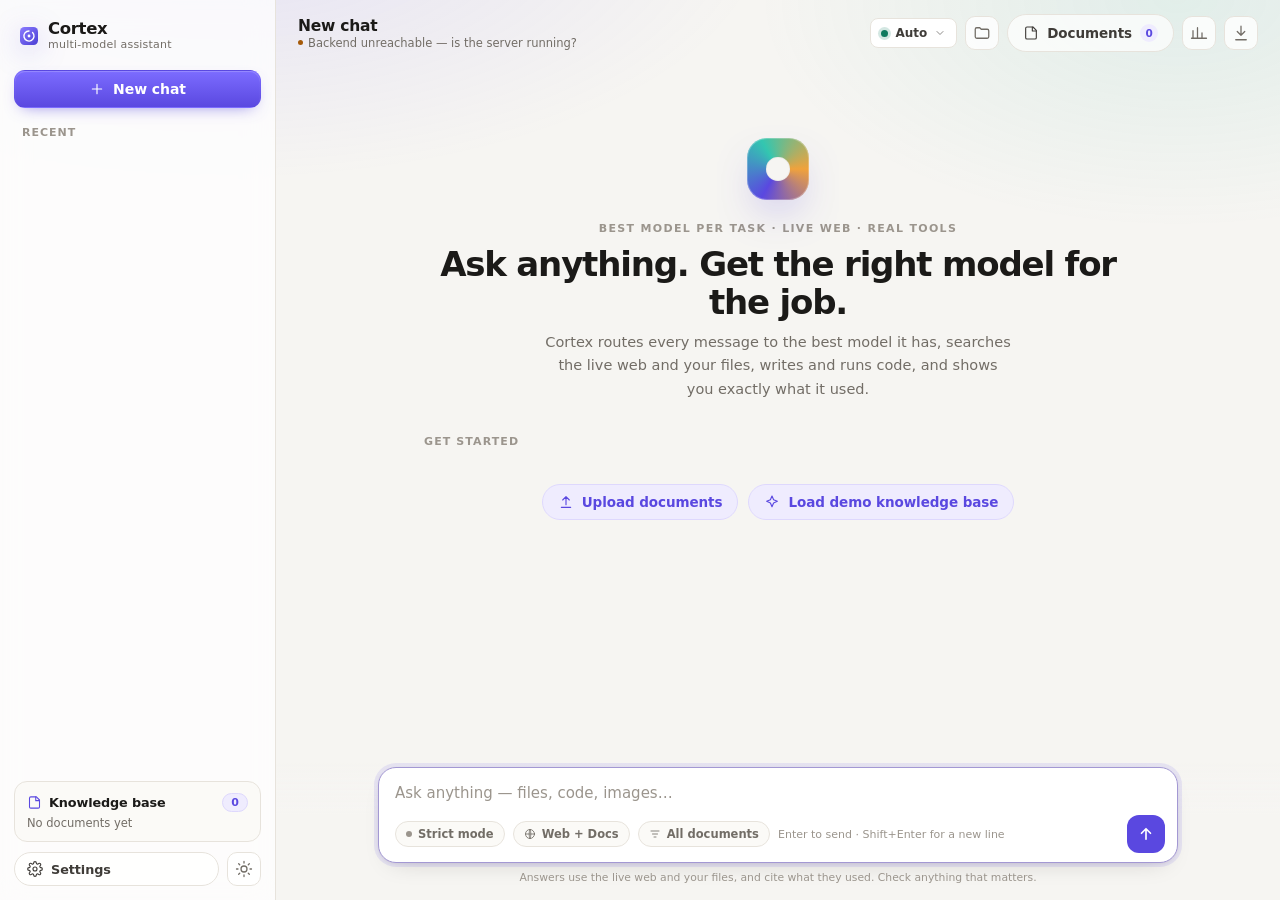
==== static/index.html @ 0e54ea05 "Add files via upload" ====
<!doctype html>
<html lang="en" data-theme="light">
<head>
<meta charset="utf-8" />
<meta name="viewport" content="width=device-width, initial-scale=1, viewport-fit=cover" />
<meta name="color-scheme" content="light dark" />
<title>Cortex — one assistant, every model</title>
<link rel="icon" href="data:image/svg+xml,%3Csvg xmlns='http://www.w3.org/2000/svg' viewBox='0 0 64 64'%3E%3Cdefs%3E%3ClinearGradient id='g' x1='0' y1='0' x2='1' y2='1'%3E%3Cstop offset='0' stop-color='%237a6cff'/%3E%3Cstop offset='1' stop-color='%234b3fd4'/%3E%3C/linearGradient%3E%3C/defs%3E%3Crect width='64' height='64' rx='16' fill='url(%23g)'/%3E%3Cpath d='M32 14a18 18 0 1 0 12.7 5.3' fill='none' stroke='white' stroke-width='5' stroke-linecap='round'/%3E%3Ccircle cx='32' cy='32' r='5' fill='white'/%3E%3C/svg%3E" />
<link rel="manifest" href="/manifest.webmanifest" />
<meta name="theme-color" content="#111827" />
<meta name="mobile-web-app-capable" content="yes" />
<meta name="apple-mobile-web-app-capable" content="yes" />
<meta name="apple-mobile-web-app-status-bar-style" content="black-translucent" />
<meta name="apple-mobile-web-app-title" content="Cortex" />
<link rel="apple-touch-icon" href="/icons/apple-touch-icon.png" />
<link rel="icon" type="image/png" sizes="64x64" href="/icons/favicon-64.png" />
<link rel="stylesheet" href="/static/styles.css" />
</head>
<body>
<div class="app" id="app">

  <!-- ───────────────────────── sidebar ───────────────────────── -->
  <aside class="sidebar" id="sidebar" aria-label="Navigation">
    <div class="brand">
      <div class="logo" aria-hidden="true">
        <svg viewBox="0 0 64 64" width="30" height="30"><defs>
          <linearGradient id="lg" x1="0" y1="0" x2="1" y2="1">
            <stop offset="0" stop-color="#8b7bff"/><stop offset="1" stop-color="#4b3fd4"/>
          </linearGradient></defs>
          <rect width="64" height="64" rx="16" fill="url(#lg)"/>
          <path d="M32 14a18 18 0 1 0 12.7 5.3" fill="none" stroke="white" stroke-width="5" stroke-linecap="round"/>
          <circle cx="32" cy="32" r="5" fill="white"/>
        </svg>
      </div>
      <div class="brand-text">
        <strong>Cortex</strong>
        <span>multi-model assistant</span>
      </div>
      <button class="icon-btn only-mobile" id="sidebarClose" title="Close menu" aria-label="Close menu">
        <svg viewBox="0 0 24 24"><path d="M6 6l12 12M18 6L6 18"/></svg>
      </button>
    </div>

    <button class="btn btn-primary btn-new" id="newChat">
      <svg viewBox="0 0 24 24" class="i"><path d="M12 5v14M5 12h14"/></svg>
      New chat
    </button>

    <div class="side-label">Recent</div>
    <nav class="chat-list" id="chatList" aria-label="Conversations"></nav>

    <div class="side-foot">
      <button class="kb-card" id="openKb">
        <div class="kb-top">
          <span class="kb-title">
            <svg viewBox="0 0 24 24" class="i"><path d="M4 19V5a2 2 0 0 1 2-2h9l5 5v11a2 2 0 0 1-2 2H6a2 2 0 0 1-2-2z"/><path d="M14 3v6h6"/></svg>
            Knowledge base
          </span>
          <span class="pill" id="kbDocs">0</span>
        </div>
        <div class="kb-meta" id="kbMeta">No documents yet</div>
      </button>
      <div class="side-actions">
        <button class="btn btn-ghost grow" id="openSettings">
          <svg viewBox="0 0 24 24" class="i"><circle cx="12" cy="12" r="3"/><path d="M19.4 15a1.7 1.7 0 0 0 .3 1.9l.1.1a2 2 0 1 1-2.8 2.8l-.1-.1a1.7 1.7 0 0 0-1.9-.3 1.7 1.7 0 0 0-1 1.5V21a2 2 0 1 1-4 0v-.1A1.7 1.7 0 0 0 9 19.4a1.7 1.7 0 0 0-1.9.3l-.1.1a2 2 0 1 1-2.8-2.8l.1-.1a1.7 1.7 0 0 0 .3-1.9 1.7 1.7 0 0 0-1.5-1H3a2 2 0 1 1 0-4h.1A1.7 1.7 0 0 0 4.6 9a1.7 1.7 0 0 0-.3-1.9l-.1-.1a2 2 0 1 1 2.8-2.8l.1.1a1.7 1.7 0 0 0 1.9.3H9a1.7 1.7 0 0 0 1-1.5V3a2 2 0 1 1 4 0v.1a1.7 1.7 0 0 0 1 1.5 1.7 1.7 0 0 0 1.9-.3l.1-.1a2 2 0 1 1 2.8 2.8l-.1.1a1.7 1.7 0 0 0-.3 1.9V9a1.7 1.7 0 0 0 1.5 1H21a2 2 0 1 1 0 4h-.1a1.7 1.7 0 0 0-1.5 1z"/></svg>
          Settings
        </button>
        <button class="icon-btn bordered" id="themeBtn" title="Toggle theme" aria-label="Toggle theme">
          <svg viewBox="0 0 24 24" class="theme-sun"><circle cx="12" cy="12" r="4"/><path d="M12 2v2M12 20v2M4.9 4.9l1.4 1.4M17.7 17.7l1.4 1.4M2 12h2M20 12h2M4.9 19.1l1.4-1.4M17.7 6.3l1.4-1.4"/></svg>
          <svg viewBox="0 0 24 24" class="theme-moon"><path d="M21 12.8A9 9 0 1 1 11.2 3a7 7 0 0 0 9.8 9.8z"/></svg>
        </button>
      </div>
    </div>
  </aside>

  <!-- ───────────────────────── main ───────────────────────── -->
  <main class="main">
    <header class="topbar">
      <button class="icon-btn only-mobile" id="menuBtn" aria-label="Open menu">
        <svg viewBox="0 0 24 24"><path d="M4 7h16M4 12h16M4 17h16"/></svg>
      </button>
      <div class="title-wrap">
        <h1 id="chatTitle">New chat</h1>
        <div class="status" id="statusLine">Connecting…</div>
      </div>
      <div class="top-actions">
        <span class="badge" id="modeBadge" hidden></span>
        <button class="model-btn" id="modelBtn" title="Choose who answers">
          <span class="rb-dot"></span>
          <span id="modelBtnLabel">Auto</span>
          <svg viewBox="0 0 24 24"><path d="M6 9l6 6 6-6"/></svg>
        </button>
        <button class="icon-btn bordered" id="wsBtn" title="Workspace files" aria-label="Workspace files">
          <svg viewBox="0 0 24 24"><path d="M3 7a2 2 0 0 1 2-2h4l2 2h8a2 2 0 0 1 2 2v8a2 2 0 0 1-2 2H5a2 2 0 0 1-2-2z"/></svg>
          <span class="ws-count" id="wsCount" hidden>0</span>
        </button>
        <button class="btn btn-ghost" id="kbBtn">
          <svg viewBox="0 0 24 24" class="i"><path d="M4 19V5a2 2 0 0 1 2-2h9l5 5v11a2 2 0 0 1-2 2H6a2 2 0 0 1-2-2z"/><path d="M14 3v6h6"/></svg>
          <span class="hide-sm">Documents</span>
          <span class="count-dot" id="docCount">0</span>
        </button>
        <button class="icon-btn bordered" id="debugBtn" title="Retrieval diagnostics" aria-label="Retrieval diagnostics">
          <svg viewBox="0 0 24 24"><path d="M4 19V9M10 19V5M16 19v-7M22 19H2"/></svg>
        </button>
        <button class="icon-btn bordered" id="exportBtn" title="Export conversation" aria-label="Export conversation">
          <svg viewBox="0 0 24 24"><path d="M12 3v12M7 10l5 5 5-5M5 21h14"/></svg>
        </button>
        <button class="icon-btn bordered" id="installBtn" hidden
                title="Install Cortex on this device" aria-label="Install Cortex">
          <svg viewBox="0 0 24 24"><rect x="6" y="2.5" width="12" height="19" rx="3"/><path d="M10.5 18.5h3"/><path d="M12 6.5v7M9.5 11l2.5 2.5L14.5 11"/></svg>
        </button>
      </div>
    </header>

    <div class="banner" id="banner" hidden>
      <div class="banner-text" id="bannerText"></div>
      <button class="btn btn-sm" id="bannerAction" hidden></button>
      <button class="icon-btn" id="bannerClose" aria-label="Dismiss"><svg viewBox="0 0 24 24"><path d="M6 6l12 12M18 6L6 18"/></svg></button>
    </div>

    <div class="scroll-area" id="scrollArea">
      <section class="messages" id="messages" aria-live="polite"></section>

      <div class="empty" id="empty">
        <div class="orb" aria-hidden="true"></div>
        <p class="eyebrow">Best model per task · live web · real tools</p>
        <h2>Ask anything. Get the right model for the job.</h2>
        <p class="empty-sub" id="emptySub">Cortex routes every message to the best model it has, searches the live web and your files, writes and runs code, and shows you exactly what it used.</p>

        <div class="starter" id="starter">
          <div class="starter-head">
            <span>Get started</span>
          </div>
          <div class="starter-grid" id="starterGrid"></div>
        </div>

        <div class="hero-actions" id="heroActions">
          <button class="btn btn-soft" id="heroUpload">
            <svg viewBox="0 0 24 24" class="i"><path d="M12 16V4M7 9l5-5 5 5"/><path d="M5 20h14"/></svg>
            Upload documents
          </button>
          <button class="btn btn-soft" id="heroDemo">
            <svg viewBox="0 0 24 24" class="i"><path d="M12 3l2.4 5.6L20 11l-5.6 2.4L12 19l-2.4-5.6L4 11l5.6-2.4z"/></svg>
            Load demo knowledge base
          </button>
        </div>
      </div>
    </div>

    <div class="composer-wrap">
      <form class="composer" id="composer" autocomplete="off">
        <textarea id="input" rows="1" placeholder="Ask anything — files, code, images…" aria-label="Message"></textarea>
        <div class="composer-bar">
          <div class="composer-left">
            <button type="button" class="chip-btn" id="strictChip" title="Strict mode: answers only from your documents">
              <span class="dot"></span><span id="strictLabel">Strict mode</span>
            </button>
            <button type="button" class="chip-btn" id="knowledgeChip" title="Where Cortex looks for answers">
              <svg viewBox="0 0 24 24" style="width:12px;height:12px"><circle cx="12" cy="12" r="9"/><path d="M3 12h18M12 3c2.5 3 2.5 15 0 18M12 3c-2.5 3-2.5 15 0 18"/></svg>
              <span id="knowledgeLabel">Web + Docs</span>
            </button>
            <button type="button" class="chip-btn" id="scopeChip" title="Choose which documents to search">
              <svg viewBox="0 0 24 24" style="width:12px;height:12px"><path d="M4 6h16M7 12h10M10 18h4"/></svg>
              <span id="scopeLabel">All documents</span>
            </button>
            <span class="hint hide-sm" id="composerHint">Enter to send · Shift+Enter for a new line</span>
          </div>
          <div class="composer-right">
            <button type="button" class="btn btn-stop" id="stopBtn" hidden>
              <span class="stop-square"></span> Stop
            </button>
            <button type="submit" class="btn btn-send" id="sendBtn" aria-label="Send">
              <svg viewBox="0 0 24 24" class="i"><path d="M12 19V5M6 11l6-6 6 6"/></svg>
            </button>
          </div>
        </div>
      </form>
      <div class="disclaimer">Answers use the live web and your files, and cite what they used. Check anything that matters.</div>
    </div>
  </main>
</div>

<!-- ───────────────────────── knowledge drawer ───────────────────────── -->
<div class="scrim" id="scrim" hidden></div>
<aside class="drawer" id="drawer" aria-label="Knowledge base" hidden>
  <header class="drawer-head">
    <div>
      <h2>Knowledge base</h2>
      <p id="drawerSub">Documents Cortex can see</p>
    </div>
    <button class="icon-btn bordered" id="drawerClose" aria-label="Close"><svg viewBox="0 0 24 24"><path d="M6 6l12 12M18 6L6 18"/></svg></button>
  </header>
  <div class="tabs" role="tablist">
    <button class="tab active" data-tab="docs" role="tab">Documents</button>
    <button class="tab" data-tab="retrieval" role="tab">Retrieval</button>
  </div>

  <div class="tab-panel" id="panel-docs">
    <div class="dropzone" id="dropzone">
      <input type="file" id="fileInput" multiple hidden accept=".pdf,.docx,.txt,.md,.csv,.html,.json,.log" />
      <svg viewBox="0 0 24 24" class="dz-icon"><path d="M12 16V4M7 9l5-5 5 5"/><path d="M5 20h14"/></svg>
      <p><strong>Drop files</strong> or <button type="button" class="link" id="browseBtn">browse</button></p>
      <span class="dz-hint">PDF · DOCX · TXT · MD · CSV · HTML · JSON — up to 25 MB</span>
    </div>
    <div id="uploadQueue" class="queue"></div>
    <div class="drawer-toolbar">
      <span id="docListMeta" class="muted-sm"></span>
      <div class="row-gap">
        <button class="btn btn-sm btn-ghost" id="demoBtn">Demo pack</button>
        <button class="btn btn-sm btn-ghost" id="reindexBtn" hidden>Re-embed</button>
      </div>
    </div>
    <div id="docList" class="doc-list"></div>
  </div>

  <div class="tab-panel" id="panel-retrieval" hidden>
    <div class="field">
      <label for="probeInput">Probe the retriever</label>
      <div class="input-row">
        <input id="probeInput" type="text" placeholder="e.g. How many leave days do new employees get?" />
        <button class="btn btn-sm btn-primary" id="probeBtn">Search</button>
      </div>
      <p class="muted-sm">Runs hybrid retrieval only — no model call, no cost.</p>
    </div>
    <div id="probeResults" class="probe-results"></div>
    <div id="lastDiag" class="diag"></div>
  </div>
</aside>

<!-- ───────────────────────── workspace drawer ───────────────────────── -->
<div class="drawer" id="wsDrawer" hidden>
  <header class="drawer-head">
    <h3>Workspace</h3>
    <div class="drawer-actions">
      <button class="btn btn-sm" id="wsDownload">Download .zip</button>
      <button class="icon-btn" id="wsClose" aria-label="Close"><svg viewBox="0 0 24 24"><path d="M6 6l12 12M18 6L6 18"/></svg></button>
    </div>
  </header>
  <div class="drawer-body" id="wsBody"><p class="muted-sm">Files the assistant writes for this conversation appear here.</p></div>
</div>

<!-- ───────────────────────── model menu ───────────────────────── -->
<div class="popmenu" id="modelMenu" hidden>
  <div class="popmenu-head">Who answers?</div>
  <input id="modelFilter" class="popmenu-filter" placeholder="Filter models…" autocomplete="off" />
  <div class="popmenu-list" id="modelList"></div>
</div>

<!-- ───────────────────────── settings modal ───────────────────────── -->
<div class="modal" id="settingsModal" hidden>
  <div class="modal-card" role="dialog" aria-modal="true" aria-labelledby="settingsTitle">
    <header class="modal-head">
      <h2 id="settingsTitle">Settings</h2>
      <button class="icon-btn" id="settingsClose" aria-label="Close"><svg viewBox="0 0 24 24"><path d="M6 6l12 12M18 6L6 18"/></svg></button>
    </header>
    <div class="modal-body">
      <section class="set-section">
        <h3>Models &amp; provider</h3>
        <div class="key-state" id="keyState"></div>
        <div class="field two" style="margin-top:8px">
          <div>
            <label for="providerSelect">Provider</label>
            <select id="providerSelect">
              <option value="gateway">Vercel AI Gateway — every model</option>
              <option value="openrouter">OpenRouter</option>
              <option value="openai">OpenAI</option>
              <option value="groq">Groq</option>
              <option value="deepseek">DeepSeek</option>
              <option value="google">Google AI Studio (Gemini)</option>
              <option value="together">Together AI</option>
              <option value="ollama">Ollama / LM Studio (local)</option>
              <option value="custom">Custom (OpenAI-compatible)</option>
            </select>
          </div>
          <div>
            <label for="apiKey">API key</label>
            <input id="apiKey" type="password" placeholder="vck_… / sk-or-…" autocomplete="off" spellcheck="false" />
          </div>
        </div>
        <div class="input-row" style="margin-top:8px">
          <input id="customBase" type="text" placeholder="https://your-endpoint/v1 (custom only)" />
          <button class="btn btn-sm btn-primary" id="saveKey">Save &amp; test</button>
        </div>
        <p class="muted-sm" id="catalogueLine">Checking the model catalogue…</p>
        <p class="muted-sm">A Vercel personal token (<code>vcp_</code>) can list models but not run them — inference needs an AI Gateway key (<code>vck_</code>) from vercel.com → AI Gateway → API Keys. Keys are stored server-side and never sent to the browser.</p>
      </section>

      <section class="set-section">
        <h3>Free mode</h3>
        <div id="freePanel" class="free-panel"></div>
      </section>

      <section class="set-section">
        <h3>Model routing</h3>
        <p class="muted-sm" style="margin:0 0 8px">Auto sends each message to the best available model for the job.</p>
        <div id="routeTable" class="route-table"></div>
      </section>

      <section class="set-section">
        <h3>Answering</h3>
        <div class="field two">
          <div>
            <label for="knowledgeSelect">Knowledge</label>
            <select id="knowledgeSelect">
              <option value="web+docs">Web + your documents</option>
              <option value="web">Web only</option>
              <option value="docs">Documents only</option>
            </select>
          </div>
          <div>
            <label for="orgInput">Assistant context</label>
            <input id="orgInput" type="text" maxlength="80" placeholder="e.g. Aurora Labs" />
          </div>
        </div>
        <div class="toggle-row">
          <div>
            <strong>Strict grounding</strong>
            <p class="muted-sm">Refuse to answer from outside your documents</p>
          </div>
          <label class="switch"><input type="checkbox" id="strictToggle" /><span></span></label>
        </div>
        <div class="toggle-row">
          <div>
            <strong>Show sources</strong>
            <p class="muted-sm">Display citation chips under each answer</p>
          </div>
          <label class="switch"><input type="checkbox" id="sourcesToggle" /><span></span></label>
        </div>
        <div class="field">
          <label for="minRel">Minimum relevance <span class="muted-sm" id="minRelVal"></span></label>
          <input type="range" id="minRel" min="0" max="0.9" step="0.02" />
          <p class="muted-sm">Below this score Cortex flags low confidence instead of guessing.</p>
        </div>
      </section>

      <section class="set-section">
        <h3>System status</h3>
        <dl class="kv" id="statusKv"></dl>
      </section>

      <section class="set-section">
        <h3>External API tools</h3>
        <p class="muted-sm" style="margin:0 0 10px">Let Cortex call outside services mid-answer.
          Credentials stay on the server and are never shown to the model.</p>
        <div id="toolsList" class="tools-list"></div>
        <details class="tools-adv">
          <summary>Advanced: allowlist &amp; API credentials</summary>
          <div class="field" style="margin-top:10px">
            <label for="allowlist">Allowed hosts (blank = any public host)</label>
            <input id="allowlist" type="text" placeholder="api.stripe.com, api.hubspot.com" />
            <p class="muted-sm">Restrict <code>fetch_url</code> to these domains. Localhost and private IPs are always blocked.</p>
          </div>
          <div class="field">
            <label>Injected credentials</label>
            <div id="secretRows" class="secret-rows"></div>
            <button class="btn btn-sm btn-ghost" id="addSecret" type="button" style="margin-top:6px">+ Add credential</button>
            <p class="muted-sm">For a matching host, this header is added to outbound requests server-side.</p>
          </div>
        </details>
      </section>

      <section class="set-section">
        <h3>Answer quality</h3>
        <dl class="kv" id="qualityKv"><dt>Loading…</dt><dd></dd></dl>
        <p class="muted-sm">Grounding checks each cited sentence against the passage it cites. Feedback trains your team on what to fix.</p>
      </section>

      <section class="set-section danger-zone">
        <h3>Danger zone</h3>
        <div class="row-between">
          <div>
            <strong>Delete all documents</strong>
            <p class="muted-sm">Removes every document and embedding from this workspace.</p>
          </div>
          <button class="btn btn-sm btn-danger" id="wipeDocs">Delete all</button>
        </div>
      </section>
    </div>
  </div>
</div>

<!-- document scope menu -->
<div class="scope-menu" id="scopeMenu" hidden>
  <div class="scope-head">
    <strong>Search in</strong>
    <button class="link" id="scopeAll">Select all</button>
  </div>
  <div class="scope-list" id="scopeList"></div>
  <div class="scope-foot">
    <span class="muted-sm" id="scopeCount"></span>
    <button class="btn btn-sm btn-primary" id="scopeApply">Apply</button>
  </div>
</div>

<!-- citation popover -->
<div class="popover" id="popover" hidden>
  <div class="pop-head">
    <div class="pop-title" id="popTitle"></div>
    <button class="icon-btn" id="popClose" aria-label="Close"><svg viewBox="0 0 24 24"><path d="M6 6l12 12M18 6L6 18"/></svg></button>
  </div>
  <div class="pop-meta" id="popMeta"></div>
  <div class="pop-body" id="popBody"></div>
  <div class="pop-foot">
    <span>retrieved passage</span>
    <span style="display:flex;align-items:center;gap:7px">
      <span class="score-bar"><i id="popFootScore"></i></span>
      <span id="popFootVal"></span>
    </span>
  </div>
</div>

<div class="toasts" id="toasts" aria-live="assertive"></div>

<script src="/static/app.js"></script>
</body>
</html>
---- static/styles.css ----
/* ═══════════════════════════════════════════════════════════════════
   Cortex — design system
   ═══════════════════════════════════════════════════════════════════ */
:root {
  --bg: #f6f5f2;
  --bg-glow: radial-gradient(900px 420px at 18% -8%, rgba(124,108,255,.13), transparent 60%),
             radial-gradient(700px 380px at 92% 0%, rgba(52,178,160,.10), transparent 60%);
  --panel: #ffffff;
  --panel-2: #fbfaf7;
  --panel-3: #f2f0ec;
  --ink: #1b1a18;
  --ink-2: #3f3c38;
  --muted: #726d66;
  --faint: #9b958d;
  --line: #e7e3dc;
  --line-strong: #d8d2c9;
  --accent: #5a48e0;
  --accent-2: #7c6cff;
  --accent-ink: #ffffff;
  --accent-soft: #efecfe;
  --accent-line: #ded8fd;
  --ok: #0f7a5f;
  --ok-soft: #e6f5f0;
  --warn: #a55a09;
  --warn-soft: #fdf1e0;
  --danger: #b3251b;
  --danger-soft: #fdeceb;
  --user-bubble: #f1eefb;
  --code-bg: #f3f1ec;
  --shadow-sm: 0 1px 2px rgba(28,24,18,.05);
  --shadow-md: 0 1px 3px rgba(28,24,18,.06), 0 10px 26px -14px rgba(28,24,18,.22);
  --shadow-lg: 0 2px 6px rgba(28,24,18,.06), 0 24px 60px -22px rgba(28,24,18,.30);
  --r-sm: 9px; --r-md: 13px; --r-lg: 18px; --r-xl: 24px;
  --sidebar-w: 276px;
  --font: "Inter", ui-sans-serif, system-ui, -apple-system, "Segoe UI", Roboto, "Helvetica Neue", Arial, sans-serif;
  --mono: ui-monospace, "SF Mono", "Cascadia Mono", Menlo, Consolas, monospace;
}

[data-theme="dark"] {
  --bg: #121211;
  --bg-glow: radial-gradient(900px 420px at 18% -8%, rgba(124,108,255,.16), transparent 60%),
             radial-gradient(700px 380px at 92% 0%, rgba(52,178,160,.08), transparent 60%);
  --panel: #1a1917;
  --panel-2: #1f1e1b;
  --panel-3: #262420;
  --ink: #efece6;
  --ink-2: #d4cfc6;
  --muted: #a49e94;
  --faint: #847e74;
  --line: #2d2b27;
  --line-strong: #3b3833;
  --accent: #9a8bff;
  --accent-2: #b3a7ff;
  --accent-ink: #17142b;
  --accent-soft: #241f3f;
  --accent-line: #38305f;
  --ok: #4ed3a8;
  --ok-soft: #16302a;
  --warn: #f0b264;
  --warn-soft: #33261450;
  --danger: #ff8078;
  --danger-soft: #3a1f1d;
  --user-bubble: #242136;
  --code-bg: #23211d;
  --shadow-sm: 0 1px 2px rgba(0,0,0,.4);
  --shadow-md: 0 1px 3px rgba(0,0,0,.35), 0 12px 30px -16px rgba(0,0,0,.7);
  --shadow-lg: 0 2px 8px rgba(0,0,0,.4), 0 30px 70px -24px rgba(0,0,0,.8);
}

[hidden] { display: none !important; }
* { box-sizing: border-box; }
html, body { height: 100%; }
body {
  margin: 0;
  font-family: var(--font);
  background: var(--bg);
  color: var(--ink);
  -webkit-font-smoothing: antialiased;
  text-rendering: optimizeLegibility;
  overflow: hidden;
}
body::before {
  content: ""; position: fixed; inset: 0; background: var(--bg-glow);
  pointer-events: none; z-index: 0;
}
svg { width: 18px; height: 18px; fill: none; stroke: currentColor; stroke-width: 1.7;
  stroke-linecap: round; stroke-linejoin: round; flex: none; }
.i { width: 16px; height: 16px; }
button { font: inherit; color: inherit; }
a { color: var(--accent); }
code { font-family: var(--mono); font-size: .88em; background: var(--code-bg);
  padding: 1px 5px; border-radius: 5px; }
.muted-sm { color: var(--muted); font-size: 12.5px; line-height: 1.5; margin: 6px 0 0; }
.only-mobile { display: none !important; }
.hide-sm { }

/* ───────────────────────────── shell ───────────────────────────── */
.app {
  position: relative; z-index: 1;
  display: grid; grid-template-columns: var(--sidebar-w) minmax(0, 1fr);
  height: 100dvh;
}

/* ─────────────────────────── sidebar ───────────────────────────── */
.sidebar {
  display: flex; flex-direction: column; min-height: 0;
  background: color-mix(in srgb, var(--panel) 72%, transparent);
  backdrop-filter: blur(14px);
  border-right: 1px solid var(--line);
  padding: 18px 14px 14px;
}
.brand { display: flex; align-items: center; gap: 10px; padding: 2px 6px 18px; }
.logo { display: grid; place-items: center; filter: drop-shadow(0 6px 14px rgba(90,72,224,.28)); }
.logo svg rect { fill: url(#lg); stroke: none; }
.logo svg path { stroke: #fff; fill: none; }
.logo svg circle { fill: #fff; stroke: none; }
.brand-text { display: flex; flex-direction: column; line-height: 1.15; }
.brand-text strong { font-size: 16.5px; letter-spacing: -.02em; }
.brand-text span { font-size: 11px; color: var(--muted); letter-spacing: .02em; }

.btn {
  display: inline-flex; align-items: center; justify-content: center; gap: 8px;
  border: 1px solid transparent; background: transparent; cursor: pointer;
  border-radius: 999px; padding: 9px 15px; font-size: 13.5px; font-weight: 550;
  letter-spacing: -.005em; transition: background .16s, border-color .16s, transform .1s, color .16s, box-shadow .16s;
  white-space: nowrap; user-select: none;
}
.btn:active { transform: translateY(.5px) scale(.995); }
.btn:disabled { opacity: .45; cursor: not-allowed; }
.btn-primary {
  background: linear-gradient(180deg, var(--accent-2), var(--accent));
  color: var(--accent-ink); box-shadow: 0 1px 1px rgba(255,255,255,.22) inset, 0 6px 16px -8px rgba(90,72,224,.7);
}
[data-theme="dark"] .btn-primary { color: #0f0d1c; }
.btn-primary:hover { filter: brightness(1.06); }
.btn-soft { background: var(--accent-soft); color: var(--accent); border-color: var(--accent-line); }
.btn-soft:hover { background: color-mix(in srgb, var(--accent-soft) 70%, var(--accent) 8%); }
.btn-ghost { color: var(--ink-2); border-color: var(--line); background: color-mix(in srgb, var(--panel) 70%, transparent); }
.btn-ghost:hover { background: var(--panel-3); border-color: var(--line-strong); }
.btn-danger { background: var(--danger-soft); color: var(--danger); border-color: color-mix(in srgb, var(--danger) 25%, transparent); }
.btn-danger:hover { background: color-mix(in srgb, var(--danger-soft) 80%, var(--danger) 10%); }
.btn-sm { padding: 6px 11px; font-size: 12.5px; border-radius: 8px; }
.btn-new { width: 100%; padding: 10px 14px; border-radius: 11px; font-size: 14px; margin-bottom: 18px; }
.btn-send { width: 38px; height: 38px; padding: 0; border-radius: 12px; background: var(--accent); color: var(--accent-ink); }
[data-theme="dark"] .btn-send { color: #100e1e; }
.btn-send:disabled { opacity: .35; }
.btn-send svg { width: 18px; height: 18px; stroke-width: 2.2; }
.btn-stop { background: var(--panel-3); border-color: var(--line-strong); color: var(--ink-2); padding: 8px 13px; font-size: 13px; }
.stop-square { width: 9px; height: 9px; border-radius: 2.5px; background: currentColor; display: inline-block; }
.grow { flex: 1; }
.row-gap { display: flex; gap: 6px; }
.row-between { display: flex; align-items: center; justify-content: space-between; gap: 16px; }

.icon-btn {
  display: grid; place-items: center; width: 34px; height: 34px; padding: 0;
  border-radius: 10px; border: 1px solid transparent; background: transparent;
  color: var(--muted); cursor: pointer; transition: background .15s, color .15s, border-color .15s;
}
.icon-btn:hover { background: var(--panel-3); color: var(--ink); }
.icon-btn.bordered { border-color: var(--line); background: color-mix(in srgb, var(--panel) 80%, transparent); }
.icon-btn.bordered:hover { border-color: var(--line-strong); }

.side-label {
  font-size: 11px; text-transform: uppercase; letter-spacing: .09em;
  color: var(--faint); font-weight: 600; padding: 0 8px 8px;
}
.chat-list { flex: 1; min-height: 0; overflow-y: auto; display: flex; flex-direction: column; gap: 2px; padding-right: 2px; }
.chat-list::-webkit-scrollbar { width: 6px; }
.chat-list::-webkit-scrollbar-thumb { background: var(--line-strong); border-radius: 99px; }
.chat-item {
  display: flex; align-items: center; gap: 8px; width: 100%;
  border: 0; background: transparent; text-align: left; cursor: pointer;
  padding: 8px 9px; border-radius: 9px; color: var(--ink-2); font-size: 13.2px;
  transition: background .14s, color .14s;
}
.chat-item:hover { background: var(--panel-3); }
.chat-item.active { background: var(--accent-soft); color: var(--accent); font-weight: 560; }
.chat-item .ci-title { flex: 1; overflow: hidden; text-overflow: ellipsis; white-space: nowrap; }
.chat-item .ci-del { opacity: 0; color: var(--faint); width: 22px; height: 22px; border-radius: 6px; display: grid; place-items: center; }
.chat-item:hover .ci-del { opacity: 1; }
.chat-item .ci-del:hover { background: var(--danger-soft); color: var(--danger); }
.chat-empty { color: var(--faint); font-size: 12.5px; padding: 6px 9px; line-height: 1.5; }

.side-foot { padding-top: 12px; display: flex; flex-direction: column; gap: 10px; }
.kb-card {
  display: block; width: 100%; text-align: left; cursor: pointer;
  border: 1px solid var(--line); background: var(--panel-2);
  padding: 11px 12px; border-radius: var(--r-md); transition: border-color .15s, background .15s;
}
.kb-card:hover { border-color: var(--accent-line); background: var(--accent-soft); }
.kb-top { display: flex; align-items: center; justify-content: space-between; gap: 8px; }
.kb-title { display: inline-flex; align-items: center; gap: 7px; font-size: 12.8px; font-weight: 600; letter-spacing: -.01em; }
.kb-title svg { width: 15px; height: 15px; color: var(--accent); }
.pill {
  font-size: 11px; font-weight: 650; padding: 2px 8px; border-radius: 99px;
  background: var(--accent-soft); color: var(--accent); border: 1px solid var(--accent-line);
  font-variant-numeric: tabular-nums;
}
.kb-meta { margin-top: 4px; font-size: 11.5px; color: var(--muted); }
.side-actions { display: flex; gap: 8px; }
.side-actions .btn-ghost { justify-content: flex-start; font-size: 12.8px; padding: 8px 12px; }
.theme-moon { display: none; }
[data-theme="dark"] .theme-sun { display: none; }
[data-theme="dark"] .theme-moon { display: block; }

/* ───────────────────────────── main ───────────────────────────── */
.main { display: flex; flex-direction: column; min-width: 0; min-height: 0; }
.topbar {
  display: flex; align-items: center; gap: 12px; padding: 14px 22px;
  border-bottom: 1px solid transparent; flex: none;
}
.title-wrap { min-width: 0; flex: 1; }
.title-wrap h1 {
  margin: 0; font-size: 15.5px; font-weight: 620; letter-spacing: -.015em;
  white-space: nowrap; overflow: hidden; text-overflow: ellipsis;
}
.status { font-size: 11.5px; color: var(--muted); margin-top: 1px; display: flex; align-items: center; gap: 5px; min-width: 0; }
.status .stext { overflow: hidden; text-overflow: ellipsis; white-space: nowrap; min-width: 0; }
.status .sdot { width: 5px; height: 5px; border-radius: 99px; background: var(--ok); display: inline-block; }
.status .sdot.warn { background: var(--warn); }
.top-actions { display: flex; align-items: center; gap: 8px; }
.badge {
  font-size: 11px; font-weight: 600; letter-spacing: .01em; padding: 3px 9px; border-radius: 99px;
  background: var(--warn-soft); color: var(--warn); border: 1px solid color-mix(in srgb, var(--warn) 25%, transparent);
}
.count-dot {
  font-size: 10.5px; font-weight: 700; min-width: 18px; height: 18px; padding: 0 5px;
  border-radius: 99px; background: var(--accent-soft); color: var(--accent);
  display: inline-grid; place-items: center; font-variant-numeric: tabular-nums;
}

.banner {
  display: flex; align-items: center; gap: 12px; margin: 0 22px 6px;
  padding: 9px 12px 9px 14px; border-radius: 11px; font-size: 12.8px;
  background: var(--warn-soft); color: color-mix(in srgb, var(--warn) 85%, var(--ink) 15%);
  border: 1px solid color-mix(in srgb, var(--warn) 22%, transparent);
}
.banner-text { flex: 1; line-height: 1.45; }
.banner .btn-sm { background: color-mix(in srgb, var(--warn) 14%, transparent); color: inherit; border-color: color-mix(in srgb, var(--warn) 30%, transparent); }
.banner .icon-btn { width: 26px; height: 26px; color: inherit; opacity: .7; }
.banner .icon-btn:hover { background: color-mix(in srgb, var(--warn) 14%, transparent); }

/* ─────────────────────────── messages ─────────────────────────── */
.scroll-area { flex: 1; min-height: 0; overflow-y: auto; scroll-behavior: smooth; }
.scroll-area::-webkit-scrollbar { width: 10px; }
.scroll-area::-webkit-scrollbar-thumb { background: var(--line-strong); border-radius: 99px; border: 3px solid var(--bg); }
.messages { max-width: 800px; margin: 0 auto; padding: 18px 24px 8px; display: flex; flex-direction: column; gap: 26px; }

.msg { display: flex; gap: 12px; animation: rise .28s ease both; }
@keyframes rise { from { opacity: 0; transform: translateY(7px); } to { opacity: 1; transform: none; } }
.msg-avatar {
  width: 28px; height: 28px; border-radius: 9px; flex: none; margin-top: 2px;
  display: grid; place-items: center; font-size: 11px; font-weight: 700;
  background: var(--panel-3); color: var(--muted); border: 1px solid var(--line);
}
.msg.assistant .msg-avatar {
  background: linear-gradient(160deg, var(--accent-2), var(--accent)); color: #fff; border: 0;
  box-shadow: 0 4px 12px -5px rgba(90,72,224,.65);
}
.msg.assistant .msg-avatar svg { width: 15px; height: 15px; stroke: #fff; }
.msg-body { min-width: 0; flex: 1; }
.msg-head { display: flex; align-items: center; gap: 8px; margin-bottom: 5px; }
.msg-who { font-size: 12.2px; font-weight: 650; letter-spacing: -.005em; }
.msg-time { font-size: 10.5px; color: var(--faint); }
.msg-tools { margin-left: auto; display: flex; gap: 2px; opacity: 0; transition: opacity .15s; }
.msg:hover .msg-tools { opacity: 1; }
.msg-tools .icon-btn { width: 26px; height: 26px; border-radius: 7px; }
.msg-tools svg { width: 14px; height: 14px; }

.msg.user .msg-body { background: var(--user-bubble); border: 1px solid color-mix(in srgb, var(--accent) 12%, var(--line));
  padding: 11px 15px; border-radius: 14px 14px 14px 4px; }
.msg.user .msg-content { font-size: 14.5px; line-height: 1.55; white-space: pre-wrap; word-break: break-word; }
.msg.user .msg-avatar { background: var(--panel-3); }

.msg-content { font-size: 14.6px; line-height: 1.68; color: var(--ink); word-break: break-word; }
.msg-content > *:first-child { margin-top: 0; }
.msg-content > *:last-child { margin-bottom: 0; }
.msg-content p { margin: 0 0 11px; }
.msg-content h1, .msg-content h2, .msg-content h3, .msg-content h4 {
  margin: 20px 0 8px; line-height: 1.3; letter-spacing: -.02em; font-weight: 640;
}
.msg-content h1 { font-size: 20px; } .msg-content h2 { font-size: 17.5px; }
.msg-content h3 { font-size: 15.5px; } .msg-content h4 { font-size: 14.5px; }
.msg-content ul, .msg-content ol { margin: 0 0 12px; padding-left: 22px; }
.msg-content li { margin: 4px 0; }
.msg-content li::marker { color: var(--faint); }
.msg-content strong { font-weight: 640; }
.msg-content blockquote {
  margin: 0 0 12px; padding: 2px 0 2px 14px; border-left: 3px solid var(--accent-line); color: var(--ink-2);
}
.msg-content hr { border: 0; border-top: 1px solid var(--line); margin: 16px 0; }
.msg-content pre {
  background: var(--code-bg); border: 1px solid var(--line); border-radius: 10px;
  padding: 12px 14px; overflow-x: auto; margin: 0 0 12px; font-size: 12.8px; line-height: 1.55;
}
.msg-content pre code { background: none; padding: 0; font-size: inherit; }
.msg-content table { width: 100%; border-collapse: collapse; margin: 0 0 14px; font-size: 13.2px; }
.msg-content th, .msg-content td { text-align: left; padding: 7px 10px; border-bottom: 1px solid var(--line); }
.msg-content th { font-weight: 620; color: var(--ink-2); background: var(--panel-2); }
.msg-content tr:last-child td { border-bottom: 0; }
.msg-content a { text-decoration: underline; text-underline-offset: 2px; text-decoration-thickness: 1px; }

.cite {
  display: inline-grid; place-items: center; min-width: 17px; height: 17px; padding: 0 4px;
  margin: 0 1px; vertical-align: 1px; border-radius: 5px; cursor: pointer;
  font-size: 10.5px; font-weight: 700; font-family: var(--font);
  background: var(--accent-soft); color: var(--accent); border: 1px solid var(--accent-line);
  transition: background .14s, transform .1s;
}
.cite:hover { background: var(--accent); color: #fff; transform: translateY(-1px); }
[data-theme="dark"] .cite:hover { color: #14112a; }

.streaming .msg-content > *:last-child::after {
  content: ""; display: inline-block; width: 7px; height: 15px; margin-left: 3px;
  background: var(--accent); border-radius: 2px; vertical-align: -2px;
  animation: blink 1.05s steps(2, start) infinite;
}
@keyframes blink { 0%, 100% { opacity: 1; } 50% { opacity: 0; } }

.thinking { display: flex; align-items: center; gap: 9px; color: var(--muted); font-size: 13px; padding: 3px 0; }
.dots { display: inline-flex; gap: 3px; }
.dots i { width: 5px; height: 5px; border-radius: 99px; background: var(--accent); opacity: .35; animation: pulse 1.1s ease-in-out infinite; }
.dots i:nth-child(2) { animation-delay: .16s; } .dots i:nth-child(3) { animation-delay: .32s; }
@keyframes pulse { 0%, 100% { opacity: .25; transform: scale(.85); } 45% { opacity: 1; transform: scale(1); } }

.sources { margin-top: 12px; }
.src-head {
  display: inline-flex; align-items: center; gap: 7px; cursor: pointer; border: 0; background: none;
  font-size: 12px; font-weight: 600; color: var(--muted); padding: 5px 8px 5px 0; border-radius: 7px;
}
.src-head:hover { color: var(--accent); }
.src-head svg { width: 13px; height: 13px; transition: transform .18s; }
.src-head.open svg { transform: rotate(90deg); }
.src-list { display: flex; flex-wrap: wrap; gap: 6px; margin-top: 6px; }
.src-chip {
  display: inline-flex; align-items: center; gap: 6px; max-width: 100%;
  font-size: 11.6px; padding: 4px 9px 4px 7px; border-radius: 8px; cursor: pointer;
  background: var(--panel-2); border: 1px solid var(--line); color: var(--ink-2);
  transition: border-color .14s, background .14s;
}
.src-chip:hover { border-color: var(--accent-line); background: var(--accent-soft); color: var(--accent); }
.src-chip .n {
  font-weight: 700; font-size: 10px; width: 15px; height: 15px; border-radius: 4px; display: grid; place-items: center;
  background: var(--accent-soft); color: var(--accent);
}
.src-chip .nm { max-width: 210px; overflow: hidden; text-overflow: ellipsis; white-space: nowrap; }
.src-chip .pg { color: var(--faint); font-variant-numeric: tabular-nums; }

.answer-meta { display: flex; flex-wrap: wrap; align-items: center; gap: 8px; margin-top: 10px;
  font-size: 11px; color: var(--faint); font-variant-numeric: tabular-nums; }
.answer-meta .sep { width: 3px; height: 3px; border-radius: 99px; background: var(--line-strong); }
.answer-meta .warnish { color: var(--warn); }
.answer-meta .okish { color: var(--ok, #3fbf7f); font-weight: 600; }

.msg-error .msg-body { background: var(--danger-soft); border: 1px solid color-mix(in srgb, var(--danger) 22%, transparent);
  border-radius: 12px; padding: 11px 14px; font-size: 13.5px; color: var(--danger); }

/* ────────────────────────── empty state ───────────────────────── */
.empty { max-width: 760px; margin: 0 auto; padding: 5vh 24px 40px; text-align: center; }
.empty.hidden { display: none; }
.orb {
  width: 62px; height: 62px; margin: 0 auto 22px; border-radius: 20px; position: relative;
  background: conic-gradient(from 210deg, var(--accent), #33c6b0, #f0a23c, var(--accent));
  box-shadow: 0 18px 44px -18px rgba(90,72,224,.7), 0 0 0 1px rgba(255,255,255,.25) inset;
  animation: float 7s ease-in-out infinite;
}
.orb::after {
  content: ""; position: absolute; inset: 31%; border-radius: 50%;
  background: var(--bg); box-shadow: 0 0 0 1px rgba(0,0,0,.04) inset;
}
@keyframes float { 0%,100% { transform: translateY(0) rotate(0); } 50% { transform: translateY(-7px) rotate(4deg); } }
.eyebrow { font-size: 11px; text-transform: uppercase; letter-spacing: .12em; color: var(--faint); font-weight: 600; margin: 0 0 10px; }
.empty h2 { font-size: clamp(26px, 3.5vw, 34px); letter-spacing: -.035em; margin: 0 0 10px; line-height: 1.12; font-weight: 660; }
.empty-sub { max-width: 470px; margin: 0 auto; color: var(--muted); font-size: 14.5px; line-height: 1.6; }
.starter { margin-top: 34px; text-align: left; }
.starter-head { font-size: 11px; text-transform: uppercase; letter-spacing: .1em; color: var(--faint); font-weight: 600; margin-bottom: 10px; padding-left: 2px; }
.starter-grid { display: grid; grid-template-columns: 1fr 1fr; gap: 9px; }
.starter-card {
  text-align: left; cursor: pointer; padding: 13px 15px; border-radius: 12px;
  background: color-mix(in srgb, var(--panel) 90%, transparent); border: 1px solid var(--line);
  font-size: 13.4px; line-height: 1.45; color: var(--ink-2); transition: border-color .15s, transform .12s, box-shadow .15s, background .15s;
  box-shadow: var(--shadow-sm);
}
.starter-card:hover { border-color: var(--accent-line); background: var(--accent-soft); color: var(--accent); transform: translateY(-1px); box-shadow: var(--shadow-md); }
.starter-card span { display: block; font-size: 10.5px; color: var(--faint); margin-top: 5px; letter-spacing: .02em; }
.starter-card:hover span { color: color-mix(in srgb, var(--accent) 65%, var(--muted)); }
.hero-actions { display: flex; gap: 10px; justify-content: center; margin-top: 26px; flex-wrap: wrap; }
.empty-note {
  margin-top: 14px; font-size: 12px; color: var(--faint); display: inline-flex; align-items: center; gap: 6px;
}

/* ────────────────────────── composer ──────────────────────────── */
.composer-wrap { flex: none; padding: 6px 24px 16px; background: linear-gradient(180deg, transparent, var(--bg) 38%); }
.composer {
  max-width: 800px; margin: 0 auto; background: var(--panel);
  border: 1px solid var(--line-strong); border-radius: var(--r-lg); padding: 12px 12px 9px 16px;
  box-shadow: var(--shadow-md); transition: border-color .18s, box-shadow .18s;
}
.composer:focus-within {
  border-color: color-mix(in srgb, var(--accent) 42%, var(--line-strong));
  box-shadow: 0 0 0 4px color-mix(in srgb, var(--accent) 11%, transparent), var(--shadow-md);
}
.composer textarea {
  width: 100%; border: 0; outline: 0; resize: none; background: transparent; color: var(--ink);
  font: inherit; font-size: 15px; line-height: 1.55; max-height: 200px; padding: 2px 0 6px;
}
.composer textarea::placeholder { color: var(--faint); }
.composer-bar { display: flex; align-items: center; justify-content: space-between; gap: 10px; }
.composer-left { display: flex; align-items: center; gap: 8px; min-width: 0; }
.composer-right { display: flex; align-items: center; gap: 7px; }
.chip-btn {
  display: inline-flex; align-items: center; gap: 6px; padding: 5px 10px; border-radius: 99px;
  border: 1px solid var(--line); background: var(--panel-2); color: var(--muted);
  font-size: 11.5px; font-weight: 560; cursor: pointer; transition: all .15s; white-space: nowrap;
}
.chip-btn .dot { width: 6px; height: 6px; border-radius: 99px; background: var(--faint); }
.chip-btn.on { background: var(--ok-soft); border-color: color-mix(in srgb, var(--ok) 30%, transparent); color: var(--ok); }
.chip-btn.on .dot { background: var(--ok); box-shadow: 0 0 0 2px color-mix(in srgb, var(--ok) 18%, transparent); }
.hint { font-size: 11px; color: var(--faint); white-space: nowrap; overflow: hidden; text-overflow: ellipsis; }
.disclaimer { max-width: 800px; margin: 8px auto 0; text-align: center; font-size: 10.8px; color: var(--faint); }

/* ─────────────────────────── scrollbar/ux ─────────────────────── */
::selection { background: color-mix(in srgb, var(--accent) 24%, transparent); }
:focus-visible { outline: 2px solid color-mix(in srgb, var(--accent) 55%, transparent); outline-offset: 2px; }

/* ───────────────────────────── drawer ─────────────────────────── */
.scrim {
  position: fixed; inset: 0; background: rgba(18,16,12,.32); backdrop-filter: blur(2px);
  z-index: 40; animation: fade .18s ease;
}
@keyframes fade { from { opacity: 0; } }
.drawer {
  position: fixed; top: 0; right: 0; bottom: 0; width: min(480px, 100vw); z-index: 50;
  background: var(--panel); border-left: 1px solid var(--line);
  display: flex; flex-direction: column; box-shadow: var(--shadow-lg);
  animation: slidein .22s cubic-bezier(.22,.8,.3,1);
}
@keyframes slidein { from { transform: translateX(24px); opacity: .4; } }
.drawer-head { display: flex; align-items: flex-start; justify-content: space-between; gap: 12px; padding: 20px 20px 12px; }
.drawer-head h2 { margin: 0; font-size: 17px; letter-spacing: -.02em; }
.drawer-head p { margin: 3px 0 0; font-size: 12px; color: var(--muted); }
.tabs { display: flex; gap: 4px; padding: 0 20px; border-bottom: 1px solid var(--line); }
.tab {
  border: 0; background: none; cursor: pointer; padding: 9px 11px; font-size: 13px; font-weight: 560;
  color: var(--muted); border-bottom: 2px solid transparent; margin-bottom: -1px; border-radius: 6px 6px 0 0;
}
.tab:hover { color: var(--ink); background: var(--panel-2); }
.tab.active { color: var(--accent); border-bottom-color: var(--accent); }
.tab-panel { flex: 1; min-height: 0; overflow-y: auto; padding: 16px 20px 24px; }
.dropzone {
  border: 1.5px dashed var(--line-strong); border-radius: var(--r-md); padding: 20px 16px;
  text-align: center; color: var(--muted); font-size: 13px; background: var(--panel-2);
  transition: border-color .15s, background .15s;
}
.dropzone:hover, .dropzone.drag { border-color: var(--accent); background: var(--accent-soft); }
.dz-icon { width: 22px; height: 22px; color: var(--accent); margin-bottom: 6px; }
.dropzone p { margin: 4px 0 2px; }
.dz-hint { font-size: 11px; color: var(--faint); }
.link { border: 0; background: none; color: var(--accent); cursor: pointer; padding: 0; font-weight: 600; font-size: inherit; text-decoration: underline; text-underline-offset: 2px; }
.queue { display: flex; flex-direction: column; gap: 6px; margin-top: 10px; }
.queue-item { display: flex; align-items: center; gap: 8px; font-size: 12px; color: var(--muted); }
.queue-item .spin { width: 12px; height: 12px; border: 2px solid var(--line-strong); border-top-color: var(--accent); border-radius: 50%; animation: spin .8s linear infinite; }
@keyframes spin { to { transform: rotate(360deg); } }
.drawer-toolbar { display: flex; align-items: center; justify-content: space-between; gap: 8px; margin: 16px 0 8px; }
.doc-list { display: flex; flex-direction: column; gap: 7px; }
.doc {
  border: 1px solid var(--line); border-radius: 11px; background: var(--panel-2); overflow: hidden;
}
.doc-main { display: flex; align-items: center; gap: 10px; padding: 10px 11px; }
.doc-ico {
  width: 30px; height: 30px; border-radius: 8px; display: grid; place-items: center; flex: none;
  background: var(--panel-3); color: var(--muted); font-size: 9px; font-weight: 750; letter-spacing: .02em;
}
.doc-ico.pdf { background: var(--danger-soft); color: var(--danger); }
.doc-ico.docx { background: #e7effc; color: #2b5cb8; }
[data-theme="dark"] .doc-ico.docx { background: #1b2740; color: #8fb6ff; }
.doc-ico.md, .doc-ico.txt { background: var(--accent-soft); color: var(--accent); }
.doc-ico.csv { background: var(--ok-soft); color: var(--ok); }
.doc-name {
  flex: 1; min-width: 0; font-size: 12.8px; font-weight: 560; white-space: nowrap; overflow: hidden;
  text-overflow: ellipsis; cursor: pointer;
}
.doc-name:hover { color: var(--accent); text-decoration: underline; text-underline-offset: 2px; }
.doc-sub { font-size: 10.8px; color: var(--faint); margin-top: 1px; }
.doc-actions { display: flex; gap: 1px; }
.doc-actions .icon-btn { width: 27px; height: 27px; }
.doc-actions svg { width: 14px; height: 14px; }
.doc-chunks { border-top: 1px dashed var(--line); padding: 9px 12px 12px; background: var(--panel); }
.chunk-prev { font-size: 11.6px; color: var(--muted); line-height: 1.55; margin: 0 0 8px; }
.chunk-prev b { color: var(--ink-2); font-weight: 600; }
.field { margin-bottom: 14px; }
.field label, .set-section label { display: block; font-size: 12.2px; font-weight: 600; color: var(--ink-2); margin-bottom: 6px; }
.field.two { display: grid; grid-template-columns: 1fr 1fr; gap: 10px; }
input[type="text"], input[type="password"], select, input[type="search"] {
  width: 100%; padding: 9px 11px; border-radius: 9px; border: 1px solid var(--line-strong);
  background: var(--panel); color: var(--ink); font: inherit; font-size: 13.2px; outline: 0;
  transition: border-color .15s, box-shadow .15s;
}
input:focus, select:focus { border-color: var(--accent); box-shadow: 0 0 0 3px color-mix(in srgb, var(--accent) 12%, transparent); }
.input-row { display: flex; gap: 6px; }
.input-row input { flex: 1; }
.probe-results { display: flex; flex-direction: column; gap: 8px; }
.probe-item { border: 1px solid var(--line); border-radius: 10px; padding: 10px 12px; background: var(--panel-2); font-size: 12.2px; }
.probe-top { display: flex; align-items: center; gap: 7px; margin-bottom: 5px; }
.probe-score { margin-left: auto; font-size: 10.5px; font-weight: 700; color: var(--accent); background: var(--accent-soft); padding: 2px 7px; border-radius: 99px; }
.probe-text { color: var(--muted); line-height: 1.5; display: -webkit-box; -webkit-line-clamp: 3; -webkit-box-orient: vertical; overflow: hidden; }
.diag { margin-top: 16px; display: grid; grid-template-columns: 1fr 1fr; gap: 6px; }
.diag-cell { border: 1px solid var(--line); border-radius: 9px; padding: 8px 10px; background: var(--panel-2); }
.diag-cell b { display: block; font-size: 15px; letter-spacing: -.02em; font-variant-numeric: tabular-nums; }
.diag-cell span { font-size: 10.5px; color: var(--faint); text-transform: uppercase; letter-spacing: .05em; }
.empty-mini { color: var(--faint); font-size: 12.5px; text-align: center; padding: 18px 8px; line-height: 1.5; }

/* ───────────────────────────── modal ──────────────────────────── */
.modal {
  position: fixed; inset: 0; z-index: 60; display: grid; place-items: center;
  background: rgba(18,16,12,.4); backdrop-filter: blur(3px); padding: 20px; animation: fade .16s ease;
}
.modal-card {
  width: min(580px, 100%); max-height: 88dvh; display: flex; flex-direction: column;
  background: var(--panel); border: 1px solid var(--line); border-radius: var(--r-xl);
  box-shadow: var(--shadow-lg); animation: pop .2s cubic-bezier(.22,.9,.3,1);
}
@keyframes pop { from { opacity: 0; transform: translateY(8px) scale(.985); } }
.modal-head { display: flex; align-items: center; justify-content: space-between; padding: 18px 20px 10px; }
.modal-head h2 { margin: 0; font-size: 17px; letter-spacing: -.02em; }
.modal-body { overflow-y: auto; padding: 4px 20px 22px; }
.set-section { padding: 15px 0; border-bottom: 1px solid var(--line); }
.set-section:last-child { border-bottom: 0; }
.set-section h3 { margin: 0 0 12px; font-size: 11px; text-transform: uppercase; letter-spacing: .09em; color: var(--faint); }
.key-state { display: flex; align-items: center; gap: 7px; font-size: 12.4px; margin-bottom: 10px; color: var(--muted); }
.key-state .sdot { width: 6px; height: 6px; border-radius: 99px; background: var(--ok); }
.key-state .sdot.off { background: var(--warn); }
.toggle-row { display: flex; align-items: center; justify-content: space-between; gap: 16px; padding: 8px 0; }
.toggle-row strong { font-size: 13px; font-weight: 570; }
.switch { position: relative; width: 38px; height: 22px; flex: none; cursor: pointer; }
.switch input { opacity: 0; width: 0; height: 0; position: absolute; }
.switch span {
  position: absolute; inset: 0; border-radius: 99px; background: var(--line-strong);
  transition: background .18s;
}
.switch span::after {
  content: ""; position: absolute; top: 2.5px; left: 2.5px; width: 17px; height: 17px;
  border-radius: 50%; background: #fff; box-shadow: 0 1px 3px rgba(0,0,0,.25); transition: transform .18s;
}
.switch input:checked + span { background: var(--accent); }
.switch input:checked + span::after { transform: translateX(16px); }
input[type="range"] {
  width: 100%; -webkit-appearance: none; appearance: none; height: 4px; border-radius: 99px;
  background: linear-gradient(90deg, var(--accent) var(--fill, 20%), var(--line-strong) var(--fill, 20%));
  outline: none; margin: 6px 0 2px;
}
input[type="range"]::-webkit-slider-thumb {
  -webkit-appearance: none; width: 16px; height: 16px; border-radius: 50%;
  background: var(--panel); border: 2px solid var(--accent); box-shadow: var(--shadow-sm); cursor: pointer;
}
input[type="range"]::-moz-range-thumb { width: 13px; height: 13px; border-radius: 50%; background: var(--panel); border: 2px solid var(--accent); cursor: pointer; }
.kv { display: grid; grid-template-columns: auto 1fr; gap: 7px 16px; margin: 0; font-size: 12.4px; }
.kv dt { color: var(--faint); }
.kv dd { margin: 0; text-align: right; font-variant-numeric: tabular-nums; }
.kv dd .ok { color: var(--ok); font-weight: 600; }
.kv dd .warn { color: var(--warn); font-weight: 600; }
.danger-zone h3 { color: var(--danger); opacity: .75; }

/* ──────────────────────────── popover ─────────────────────────── */
.popover {
  position: fixed; z-index: 70; width: min(430px, calc(100vw - 28px));
  background: var(--panel); border: 1px solid var(--line-strong); border-radius: 14px;
  box-shadow: var(--shadow-lg); padding: 12px 14px 14px; animation: pop .14s ease;
}
.pop-head { display: flex; align-items: flex-start; gap: 10px; }
.pop-title { flex: 1; font-size: 13px; font-weight: 640; letter-spacing: -.01em; line-height: 1.35; }
.pop-head .icon-btn { width: 24px; height: 24px; margin: -2px -4px 0 0; }
.pop-meta { font-size: 11px; color: var(--faint); margin-top: 2px; display: flex; gap: 8px; flex-wrap: wrap; }
.pop-body {
  margin-top: 9px; font-size: 12.6px; line-height: 1.6; color: var(--ink-2);
  max-height: 240px; overflow-y: auto; white-space: pre-wrap;
  border-top: 1px solid var(--line); padding-top: 9px;
}
.pop-body mark { background: color-mix(in srgb, var(--accent) 18%, transparent); color: inherit; border-radius: 3px; padding: 0 2px; }
.pop-foot { margin-top: 10px; display: flex; justify-content: space-between; align-items: center; font-size: 11px; color: var(--faint); }
.score-bar { height: 4px; width: 90px; border-radius: 99px; background: var(--line); overflow: hidden; }
.score-bar i { display: block; height: 100%; background: linear-gradient(90deg, var(--accent-2), var(--accent)); }

/* ───────────────────────────── toasts ─────────────────────────── */
.toasts { position: fixed; bottom: 20px; left: 50%; transform: translateX(-50%); z-index: 90;
  display: flex; flex-direction: column; gap: 8px; align-items: center; pointer-events: none; }
.toast {
  background: var(--ink); color: var(--bg); font-size: 12.8px; padding: 9px 15px; border-radius: 99px;
  box-shadow: var(--shadow-md); animation: toastin .22s cubic-bezier(.22,.9,.3,1); max-width: min(90vw, 520px);
  display: flex; align-items: center; gap: 8px;
}
[data-theme="dark"] .toast { background: #f2efe9; color: #16150f; }
.toast.err { background: var(--danger); color: #fff; }
@keyframes toastin { from { opacity: 0; transform: translateY(8px); } }
.toast.leaving { animation: toastout .2s ease forwards; }
@keyframes toastout { to { opacity: 0; transform: translateY(6px); } }

/* ───────────────────────────── responsive ────────────────────── */
@media (max-width: 900px) {
  .app { grid-template-columns: 1fr; }
  .sidebar {
    position: fixed; inset: 0 auto 0 0; width: 290px; z-index: 55; transform: translateX(-100%);
    transition: transform .24s cubic-bezier(.22,.8,.3,1); background: var(--panel);
    box-shadow: var(--shadow-lg); border-right: 1px solid var(--line);
  }
  .sidebar.open { transform: none; }
  .only-mobile { display: grid !important; }
  .topbar { padding: 12px 14px; }
  .messages { padding: 14px 14px 4px; }
  .composer-wrap { padding: 6px 12px 12px; }
  .starter-grid { grid-template-columns: 1fr; }
  .empty { padding-top: 3vh; }
  .hide-sm { display: none !important; }
  .title-wrap h1 { font-size: 14.5px; }
  .msg.user .msg-body { padding: 10px 13px; }
  .drawer { width: 100vw; }
  .msg-tools { opacity: 1; }
  .field.two { grid-template-columns: 1fr; }
  .diag { grid-template-columns: 1fr 1fr; }
}
@media (max-width: 720px) {
  .top-actions .badge { display: none; }
  #debugBtn, #exportBtn { display: none; }
  .title-wrap h1 { max-width: 48vw; }
  .src-list { display: grid !important; grid-template-columns: minmax(0, 1fr) minmax(0, 1fr); }
  .src-chip { width: 100%; min-width: 0; }
  .src-chip .nm { max-width: none; min-width: 0; overflow: hidden; text-overflow: ellipsis; white-space: nowrap; }
  .banner { margin: 0 12px 6px; }
}
@media (max-width: 520px) {
  .top-actions .btn-ghost span:not(.count-dot) { display: none; }
  /* phones: the composer must never push a control off-screen */
  .composer-bar { flex-wrap: nowrap; gap: 6px; }
  .composer-left {
    flex: 1 1 0; min-width: 0; flex-wrap: nowrap; overflow-x: auto;
    scrollbar-width: none; -webkit-overflow-scrolling: touch;
    mask-image: linear-gradient(90deg, #000 94%, transparent);
  }
  .composer-left::-webkit-scrollbar { display: none; }
  .composer-right { flex: none; }
  .chip-btn { padding: 5px 9px; font-size: 11.5px; white-space: nowrap; }
  #scopeChip { display: none; }        /* the Documents panel does this job on a phone */
  .banner { padding: 10px 12px; gap: 8px; font-size: 12.5px; }
  .banner .btn-sm { display: none; }          /* settings still reachable from the sidebar */
  .banner-text { line-height: 1.4; }
  .empty h2 { font-size: 25px; }
  .orb { width: 52px; height: 52px; border-radius: 17px; margin-bottom: 18px; }
  .composer { border-radius: 16px; }
  .msg { gap: 9px; }
  .msg-avatar { width: 25px; height: 25px; border-radius: 8px; }
}
.show-sm { display: none; }
@media (max-width: 720px) { .show-sm { display: inline; } }

@media (prefers-reduced-motion: reduce) {
  *, *::before, *::after { animation-duration: .001ms !important; animation-iteration-count: 1 !important; transition-duration: .001ms !important; scroll-behavior: auto !important; }
}

/* starter cards: question + tag */
.starter-card .q { display: block; font-size: 13.4px; line-height: 1.45; font-weight: 520; }
.starter-card .tag { display: block; font-size: 10.5px; color: var(--faint); margin-top: 5px; letter-spacing: .02em; }
.starter-card:hover .tag { color: color-mix(in srgb, var(--accent) 65%, var(--muted)); }

/* ── document scope menu ─────────────────────────────────────── */
.scope-menu {
  position: fixed; z-index: 75; width: 300px; max-height: 60dvh; display: flex; flex-direction: column;
  background: var(--panel); border: 1px solid var(--line-strong); border-radius: 14px;
  box-shadow: var(--shadow-lg); padding: 12px; animation: pop .14s ease;
}
.scope-head { display: flex; align-items: center; justify-content: space-between; padding: 0 2px 8px; }
.scope-head strong { font-size: 12.5px; }
.scope-head .link { font-size: 11.5px; }
.scope-list { overflow-y: auto; display: flex; flex-direction: column; gap: 2px; }
.scope-item {
  display: flex; align-items: center; gap: 9px; padding: 7px 8px; border-radius: 8px;
  font-size: 12.6px; cursor: pointer; color: var(--ink-2);
}
.scope-item:hover { background: var(--panel-3); }
.scope-item input { accent-color: var(--accent); width: 14px; height: 14px; flex: none; }
.scope-item span { overflow: hidden; text-overflow: ellipsis; white-space: nowrap; }
.scope-foot {
  display: flex; align-items: center; justify-content: space-between; gap: 10px;
  border-top: 1px solid var(--line); margin-top: 8px; padding-top: 9px;
}
.scope-foot .muted-sm { margin: 0; }

/* ── follow-up chips ─────────────────────────────────────────── */
.followups { display: flex; flex-wrap: wrap; gap: 6px; margin-top: 12px; }
.followups-label { font-size: 10.5px; text-transform: uppercase; letter-spacing: .08em; color: var(--faint);
  font-weight: 600; width: 100%; margin-bottom: 2px; }
.followup {
  border: 1px dashed var(--line-strong); background: transparent; color: var(--ink-2);
  border-radius: 99px; padding: 6px 12px; font-size: 12.2px; cursor: pointer;
  transition: all .15s; text-align: left;
}
.followup:hover { border-style: solid; border-color: var(--accent-line); background: var(--accent-soft); color: var(--accent); }

/* ── grounding badge ────────────────────────────────────────── */
.grounding {
  display: inline-flex; align-items: center; gap: 5px; font-size: 11px; font-weight: 560;
  padding: 3px 8px; border-radius: 99px; border: 1px solid transparent; cursor: help;
}
.grounding svg { width: 12px; height: 12px; stroke-width: 2.2; }
.grounding.ok { background: var(--ok-soft); color: var(--ok);
  border-color: color-mix(in srgb, var(--ok) 24%, transparent); }
.grounding.partial { background: var(--warn-soft); color: var(--warn);
  border-color: color-mix(in srgb, var(--warn) 24%, transparent); }
.grounding.low { background: var(--danger-soft); color: var(--danger);
  border-color: color-mix(in srgb, var(--danger) 24%, transparent); }
.msg-tools .icon-btn.active-up { color: var(--ok); background: var(--ok-soft); }
.msg-tools .icon-btn.active-down { color: var(--danger); background: var(--danger-soft); }

/* grounded-claim popover list */
.ground-list { display: flex; flex-direction: column; gap: 6px; margin-top: 8px; }
.ground-row { display: flex; gap: 8px; font-size: 12px; line-height: 1.45; }
.ground-row .gdot { width: 7px; height: 7px; border-radius: 99px; margin-top: 5px; flex: none; }
.ground-row .gdot.g ok { background: var(--ok); }
.ground-row .gdot.g { background: var(--ok); }
.ground-row .gdot.b { background: var(--warn); }
.ground-row .gtxt { color: var(--ink-2); }

/* grounding warning under an answer */
.answer-warning {
  display: flex; align-items: flex-start; gap: 8px; margin-top: 10px;
  padding: 9px 12px; border-radius: 10px; font-size: 12.4px; line-height: 1.5;
  background: var(--warn-soft); color: color-mix(in srgb, var(--warn) 82%, var(--ink) 18%);
  border: 1px solid color-mix(in srgb, var(--warn) 24%, transparent);
}
.answer-warning svg { width: 14px; height: 14px; margin-top: 1px; flex: none; }

/* ── tools panel ─────────────────────────────────────────────── */
.tools-list { display: flex; flex-direction: column; gap: 2px; }
.tool-row {
  display: flex; align-items: center; gap: 11px; padding: 9px 2px;
  border-bottom: 1px solid var(--line);
}
.tool-row:last-child { border-bottom: 0; }
.tool-ico {
  width: 28px; height: 28px; border-radius: 8px; display: grid; place-items: center; flex: none;
  background: var(--accent-soft); color: var(--accent); border: 1px solid var(--accent-line);
}
.tool-ico svg { width: 14px; height: 14px; }
.tool-meta { flex: 1; min-width: 0; }
.tool-name { font-size: 12.8px; font-weight: 570; display: flex; align-items: center; gap: 7px; }
.tool-need {
  font-size: 9.5px; font-weight: 650; letter-spacing: .03em; text-transform: uppercase;
  padding: 1px 6px; border-radius: 99px; background: var(--warn-soft); color: var(--warn);
  border: 1px solid color-mix(in srgb, var(--warn) 26%, transparent);
}
.tool-desc { font-size: 11px; color: var(--muted); margin-top: 2px; line-height: 1.4;
  display: -webkit-box; -webkit-line-clamp: 2; -webkit-box-orient: vertical; overflow: hidden; }
.tool-test { font-size: 11px; padding: 4px 9px; border-radius: 7px; border: 1px solid var(--line);
  background: var(--panel-2); color: var(--muted); cursor: pointer; white-space: nowrap; }
.tool-test:hover { border-color: var(--accent-line); color: var(--accent); }
.tool-test:disabled { opacity: .4; cursor: not-allowed; }
.tools-adv { margin-top: 12px; }
.tools-adv summary { font-size: 12px; color: var(--muted); cursor: pointer; padding: 4px 0; }
.tools-adv summary:hover { color: var(--accent); }
.secret-rows { display: flex; flex-direction: column; gap: 6px; }
.secret-row { display: grid; grid-template-columns: 1fr 1fr 1.4fr 26px; gap: 6px; align-items: center; }
.secret-row input { font-size: 11.5px; padding: 6px 8px; }
.secret-row .icon-btn { width: 24px; height: 24px; }

/* ── tool activity inside a message ──────────────────────────── */
.tool-activity { display: flex; flex-direction: column; gap: 6px; margin: 4px 0 10px; }
.tool-card {
  border: 1px solid var(--line); border-radius: 10px; background: var(--panel-2);
  font-size: 12px; overflow: hidden; max-width: 100%;
}
.tool-card-head {
  display: flex; align-items: center; gap: 8px; padding: 7px 10px; cursor: pointer; width: 100%;
  border: 0; background: none; text-align: left; color: var(--ink-2);
}
.tool-card-head:hover { background: var(--panel-3); }
.tool-card-head .tc-ico { width: 15px; height: 15px; color: var(--accent); flex: none; }
.tool-card-head .tc-label { font-weight: 600; font-size: 11.8px; }
.tool-card-head .tc-args { color: var(--muted); font-size: 11.4px; overflow: hidden;
  text-overflow: ellipsis; white-space: nowrap; flex: 1; min-width: 0; }
.tool-card-head .tc-state { font-size: 10px; font-weight: 650; padding: 2px 7px; border-radius: 99px;
  background: var(--accent-soft); color: var(--accent); flex: none; }
.tool-card-head .tc-state.ok { background: var(--ok-soft); color: var(--ok); }
.tool-card-head .tc-state.err { background: var(--danger-soft); color: var(--danger); }
.tool-card-head .tc-chev { color: var(--faint); transition: transform .15s; flex: none; }
.tool-card.open .tc-chev { transform: rotate(90deg); }
.tool-card-body {
  display: none; padding: 0 10px 9px 33px; color: var(--muted); font-size: 11.4px; line-height: 1.5;
  border-top: 1px dashed var(--line); margin-top: 2px; padding-top: 8px;
}
.tool-card.open .tool-card-body { display: block; }
.tool-card-body code { font-size: 10.8px; }
.tool-card-body ul { margin: 5px 0 0; padding-left: 16px; }
.tool-card-body li { margin: 2px 0; }
.tool-spin { width: 11px; height: 11px; border: 2px solid var(--line-strong); border-top-color: var(--accent);
  border-radius: 50%; animation: spin .8s linear infinite; flex: none; }

/* ── model picker ─────────────────────────────────────────────── */
.model-btn {
  display: inline-flex; align-items: center; gap: 7px; height: 30px; padding: 0 10px;
  border-radius: 8px; border: 1px solid var(--line); background: var(--panel);
  color: var(--ink-2); font-size: 12px; font-weight: 560; cursor: pointer; max-width: 190px;
}
.model-btn:hover { border-color: var(--accent-line); color: var(--accent); }
.model-btn svg { width: 12px; height: 12px; opacity: .7; }
.model-btn span:nth-child(2) { overflow: hidden; text-overflow: ellipsis; white-space: nowrap; }
.rb-dot { width: 7px; height: 7px; border-radius: 50%; background: var(--ok); flex: none;
  box-shadow: 0 0 0 3px color-mix(in srgb, var(--ok) 18%, transparent); }
.rb-dot.off { background: var(--muted); box-shadow: none; }
.ws-count { font-size: 9.5px; font-weight: 700; background: var(--accent); color: #fff;
  border-radius: 99px; padding: 1px 5px; margin-left: 2px; }
.icon-btn { position: relative; }

/* ── model menu ──────────────────────────────────────────────── */
.popmenu {
  position: absolute; top: 62px; right: 18px; width: 350px; max-height: 66vh; z-index: 60;
  background: var(--panel); border: 1px solid var(--line-strong); border-radius: 13px;
  box-shadow: var(--shadow-lg); display: flex; flex-direction: column; overflow: hidden;
}
.popmenu-head { padding: 11px 13px 0; font-size: 11px; font-weight: 650; letter-spacing: .05em;
  text-transform: uppercase; color: var(--muted); }
.popmenu-filter {
  margin: 8px 12px; padding: 7px 10px; font-size: 12.5px; border-radius: 8px;
  border: 1px solid var(--line); background: var(--panel-2); color: var(--ink);
}
.popmenu-list { overflow-y: auto; padding: 2px 6px 8px; }
.popmenu-group { font-size: 10px; font-weight: 650; letter-spacing: .06em; text-transform: uppercase;
  color: var(--faint); padding: 9px 8px 4px; }
.popmenu-item {
  display: flex; align-items: center; gap: 8px; width: 100%; padding: 7px 9px; border: 0;
  background: none; border-radius: 7px; cursor: pointer; text-align: left; color: var(--ink-2);
}
.popmenu-item:hover { background: var(--panel-3); }
.popmenu-item.active { background: var(--accent-soft); color: var(--accent); }
.popmenu-item .pm-name { font-size: 12.5px; font-weight: 560; flex: 1; min-width: 0;
  overflow: hidden; text-overflow: ellipsis; white-space: nowrap; }
.popmenu-item .pm-hint { font-size: 10px; color: var(--faint); flex: none; max-width: 130px;
  overflow: hidden; text-overflow: ellipsis; white-space: nowrap; }
.popmenu-item.active .pm-hint { color: var(--accent); opacity: .8; }

/* ── route table (settings) ──────────────────────────────────── */
.route-table { display: flex; flex-direction: column; gap: 1px; }
.route-row { display: flex; align-items: center; gap: 10px; padding: 6px 0; font-size: 12px;
  border-bottom: 1px solid var(--line); }
.route-row:last-child { border-bottom: 0; }
.route-task { width: 92px; color: var(--muted); flex: none; }
.route-model { flex: 1; font-weight: 550; font-size: 11.5px; overflow: hidden;
  text-overflow: ellipsis; white-space: nowrap; }
.route-rank { font-size: 10px; color: var(--faint); }

/* ── media in chat ───────────────────────────────────────────── */
.msg-media { margin: 10px 0 4px; display: flex; flex-wrap: wrap; gap: 10px; }
.msg-media img { max-width: min(420px, 100%); border-radius: 12px; border: 1px solid var(--line);
  display: block; background: var(--panel-2); }
.msg-media video { max-width: min(520px, 100%); border-radius: 12px; border: 1px solid var(--line);
  display: block; background: #000; }
.media-audio { width: min(420px, 100%); }
.media-card {
  border: 1px solid var(--line); border-radius: 12px; padding: 9px 11px; background: var(--panel-2);
  display: flex; align-items: center; gap: 10px; min-width: 260px;
}
.media-card .mc-meta { font-size: 11px; color: var(--muted); }
.media-pending { font-size: 11.5px; color: var(--muted); display: flex; align-items: center; gap: 8px; }

/* ── workspace drawer ────────────────────────────────────────── */
.drawer {
  position: fixed; top: 0; right: 0; bottom: 0; width: min(420px, 92vw); z-index: 70;
  background: var(--panel); border-left: 1px solid var(--line-strong);
  box-shadow: var(--shadow-lg); display: flex; flex-direction: column;
}
.drawer-head { display: flex; align-items: center; justify-content: space-between;
  padding: 14px 16px; border-bottom: 1px solid var(--line); }
.drawer-head h3 { font-size: 13.5px; font-weight: 620; }
.drawer-actions { display: flex; align-items: center; gap: 8px; }
.drawer-body { padding: 12px 16px 20px; overflow-y: auto; }
.ws-file { display: flex; align-items: center; gap: 10px; padding: 8px 0;
  border-bottom: 1px solid var(--line); font-size: 12.5px; }
.ws-file .wf-kind { font-size: 9.5px; text-transform: uppercase; letter-spacing: .04em;
  color: var(--muted); background: var(--panel-3); border-radius: 4px; padding: 2px 5px; flex: none; }
.ws-file .wf-path { flex: 1; font-family: var(--mono, ui-monospace); font-size: 11.5px;
  overflow: hidden; text-overflow: ellipsis; white-space: nowrap; }
.ws-file .wf-size { color: var(--faint); font-size: 10.5px; flex: none; }
.src-chip.web .n { background: var(--accent-soft); color: var(--accent); }
.src-chip.web .nm { max-width: 190px; }
#popTitle a { color: inherit; text-decoration: none; }
#popTitle a:hover { text-decoration: underline; }
.src-chip .web-ico { width: 10px; height: 10px; color: var(--accent); opacity: .8; flex: none; }
.popmenu-empty { padding: 14px 14px 16px; display: grid; gap: 6px; max-width: 300px; }
.popmenu-empty strong { font-size: 12.5px; }
.popmenu-empty span { font-size: 12px; color: var(--muted); line-height: 1.45; }
.popmenu-cta { margin-top: 6px; justify-self: start; border: 1px solid var(--line-strong);
  background: var(--panel); color: var(--text); border-radius: 8px; padding: 6px 10px;
  font: inherit; font-size: 12px; cursor: pointer; }
.popmenu-cta:hover { background: var(--panel-3); }
.free-panel { display: grid; gap: 8px; }
.free-rows { display: grid; gap: 2px; border: 1px solid var(--line); border-radius: 10px;
  overflow: hidden; }
.free-row { display: flex; align-items: center; justify-content: space-between; gap: 12px;
  padding: 7px 11px; font-size: 12.5px; background: var(--panel); }
.free-row + .free-row { border-top: 1px solid var(--line); }
.free-row .ok { color: var(--good, #17845b); font-weight: 500; }
.free-row .off { color: var(--faint); }
.popmenu-note { padding: 12px 14px 14px; display: grid; gap: 6px; max-width: 320px;
  border-top: 1px solid var(--line); margin-top: 4px; font-size: 12px; color: var(--muted);
  line-height: 1.45; }
.popmenu-note strong { color: var(--text); font-size: 12.5px; }
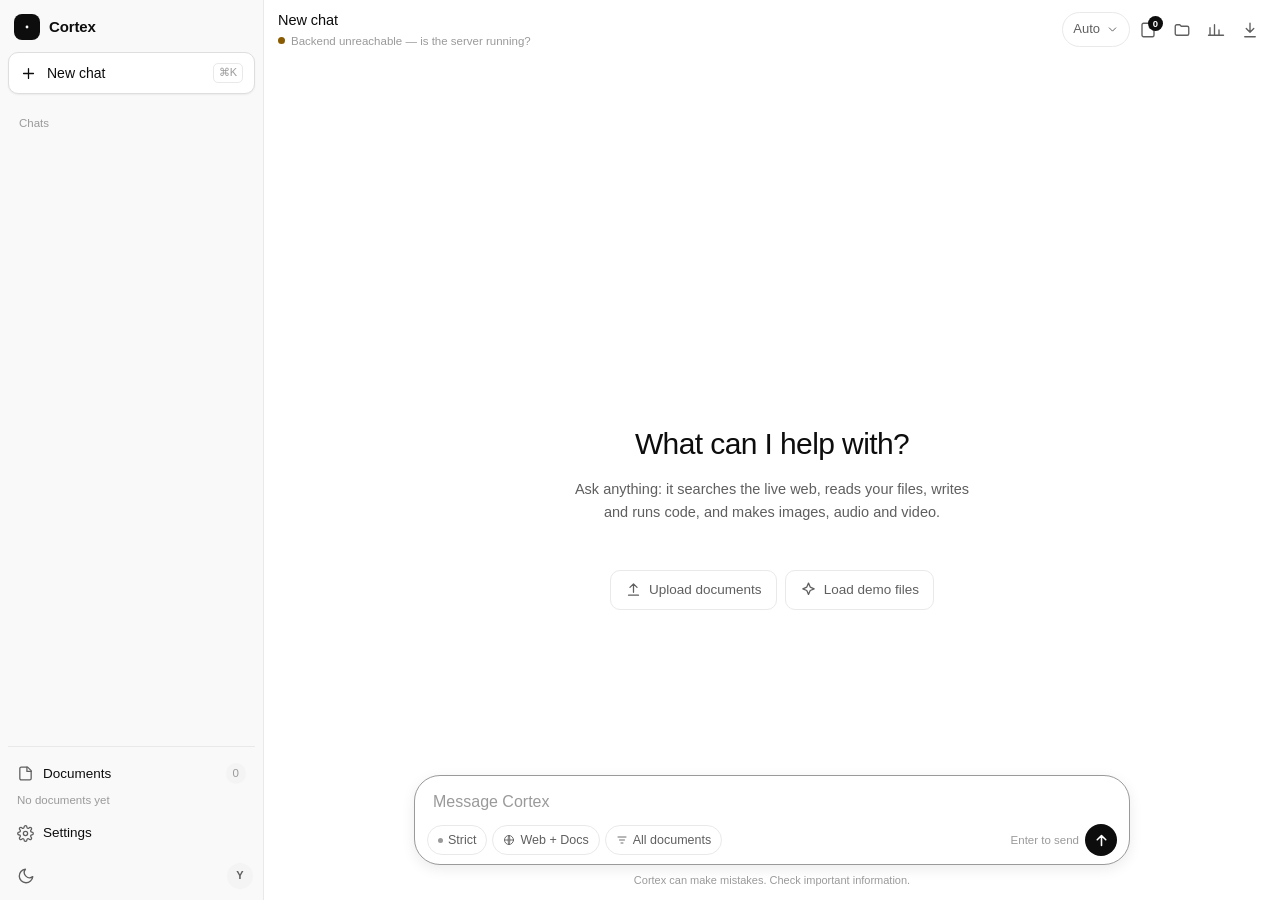
==== commit d5855284: "Add files via upload New UI" ====
--- a/static/index.html
+++ b/static/index.html
@@ -4,13 +4,13 @@
 <meta charset="utf-8" />
 <meta name="viewport" content="width=device-width, initial-scale=1, viewport-fit=cover" />
 <meta name="color-scheme" content="light dark" />
-<title>Cortex — one assistant, every model</title>
-<link rel="icon" href="data:image/svg+xml,%3Csvg xmlns='http://www.w3.org/2000/svg' viewBox='0 0 64 64'%3E%3Cdefs%3E%3ClinearGradient id='g' x1='0' y1='0' x2='1' y2='1'%3E%3Cstop offset='0' stop-color='%237a6cff'/%3E%3Cstop offset='1' stop-color='%234b3fd4'/%3E%3C/linearGradient%3E%3C/defs%3E%3Crect width='64' height='64' rx='16' fill='url(%23g)'/%3E%3Cpath d='M32 14a18 18 0 1 0 12.7 5.3' fill='none' stroke='white' stroke-width='5' stroke-linecap='round'/%3E%3Ccircle cx='32' cy='32' r='5' fill='white'/%3E%3C/svg%3E" />
+<title>Cortex</title>
+<link rel="icon" href="data:image/svg+xml,%3Csvg xmlns='http://www.w3.org/2000/svg' viewBox='0 0 64 64'%3E%3Crect width='64' height='64' rx='14' fill='%23181818'/%3E%3Cpath d='M32 13a19 19 0 1 0 13.4 5.6' fill='none' stroke='white' stroke-width='5.5' stroke-linecap='round'/%3E%3Ccircle cx='32' cy='32' r='5' fill='white'/%3E%3C/svg%3E" />
 <link rel="manifest" href="/manifest.webmanifest" />
-<meta name="theme-color" content="#111827" />
+<meta name="theme-color" content="#ffffff" />
 <meta name="mobile-web-app-capable" content="yes" />
 <meta name="apple-mobile-web-app-capable" content="yes" />
-<meta name="apple-mobile-web-app-status-bar-style" content="black-translucent" />
+<meta name="apple-mobile-web-app-status-bar-style" content="default" />
 <meta name="apple-mobile-web-app-title" content="Cortex" />
 <link rel="apple-touch-icon" href="/icons/apple-touch-icon.png" />
 <link rel="icon" type="image/png" sizes="64x64" href="/icons/favicon-64.png" />
@@ -21,54 +21,50 @@
 
   <!-- ───────────────────────── sidebar ───────────────────────── -->
   <aside class="sidebar" id="sidebar" aria-label="Navigation">
-    <div class="brand">
-      <div class="logo" aria-hidden="true">
-        <svg viewBox="0 0 64 64" width="30" height="30"><defs>
-          <linearGradient id="lg" x1="0" y1="0" x2="1" y2="1">
-            <stop offset="0" stop-color="#8b7bff"/><stop offset="1" stop-color="#4b3fd4"/>
-          </linearGradient></defs>
-          <rect width="64" height="64" rx="16" fill="url(#lg)"/>
-          <path d="M32 14a18 18 0 1 0 12.7 5.3" fill="none" stroke="white" stroke-width="5" stroke-linecap="round"/>
-          <circle cx="32" cy="32" r="5" fill="white"/>
-        </svg>
-      </div>
-      <div class="brand-text">
+    <div class="side-top">
+      <div class="brand">
+        <span class="brand-mark" aria-hidden="true">
+          <svg viewBox="0 0 64 64" width="22" height="22"><path d="M32 13a19 19 0 1 0 13.4 5.6" fill="none" stroke="currentColor" stroke-width="6" stroke-linecap="round"/><circle cx="32" cy="32" r="5" fill="currentColor"/></svg>
+        </span>
         <strong>Cortex</strong>
-        <span>multi-model assistant</span>
       </div>
       <button class="icon-btn only-mobile" id="sidebarClose" title="Close menu" aria-label="Close menu">
         <svg viewBox="0 0 24 24"><path d="M6 6l12 12M18 6L6 18"/></svg>
       </button>
     </div>
 
-    <button class="btn btn-primary btn-new" id="newChat">
+    <button class="new-chat" id="newChat">
       <svg viewBox="0 0 24 24" class="i"><path d="M12 5v14M5 12h14"/></svg>
-      New chat
+      <span>New chat</span>
+      <kbd class="hide-sm">⌘K</kbd>
     </button>
 
-    <div class="side-label">Recent</div>
-    <nav class="chat-list" id="chatList" aria-label="Conversations"></nav>
+    <div class="side-scroll">
+      <div class="side-label">Chats</div>
+      <nav class="chat-list" id="chatList" aria-label="Conversations"></nav>
+    </div>
 
     <div class="side-foot">
-      <button class="kb-card" id="openKb">
-        <div class="kb-top">
-          <span class="kb-title">
-            <svg viewBox="0 0 24 24" class="i"><path d="M4 19V5a2 2 0 0 1 2-2h9l5 5v11a2 2 0 0 1-2 2H6a2 2 0 0 1-2-2z"/><path d="M14 3v6h6"/></svg>
-            Knowledge base
-          </span>
-          <span class="pill" id="kbDocs">0</span>
-        </div>
-        <div class="kb-meta" id="kbMeta">No documents yet</div>
+      <button class="side-row" id="openKb">
+        <svg viewBox="0 0 24 24" class="i"><path d="M4 19V5a2 2 0 0 1 2-2h9l5 5v11a2 2 0 0 1-2 2H6a2 2 0 0 1-2-2z"/><path d="M14 3v6h6"/></svg>
+        <span class="grow">Documents</span>
+        <span class="side-count" id="kbDocs">0</span>
+      </button>
+      <div class="kb-meta" id="kbMeta">No documents yet</div>
+
+      <button class="side-row" id="openSettings">
+        <svg viewBox="0 0 24 24" class="i"><circle cx="12" cy="12" r="3"/><path d="M19.4 15a1.7 1.7 0 0 0 .3 1.9l.1.1a2 2 0 1 1-2.8 2.8l-.1-.1a1.7 1.7 0 0 0-1.9-.3 1.7 1.7 0 0 0-1 1.5V21a2 2 0 1 1-4 0v-.1A1.7 1.7 0 0 0 9 19.4a1.7 1.7 0 0 0-1.9.3l-.1.1a2 2 0 1 1-2.8-2.8l.1-.1a1.7 1.7 0 0 0 .3-1.9 1.7 1.7 0 0 0-1.5-1H3a2 2 0 1 1 0-4h.1A1.7 1.7 0 0 0 4.6 9a1.7 1.7 0 0 0-.3-1.9l-.1-.1a2 2 0 1 1 2.8-2.8l.1.1a1.7 1.7 0 0 0 1.9.3H9a1.7 1.7 0 0 0 1-1.5V3a2 2 0 1 1 4 0v.1a1.7 1.7 0 0 0 1 1.5 1.7 1.7 0 0 0 1.9-.3l.1-.1a2 2 0 1 1 2.8 2.8l-.1.1a1.7 1.7 0 0 0-.3 1.9V9a1.7 1.7 0 0 0 1.5 1H21a2 2 0 1 1 0 4h-.1a1.7 1.7 0 0 0-1.5 1z"/></svg>
+        <span class="grow">Settings</span>
       </button>
       <div class="side-actions">
-        <button class="btn btn-ghost grow" id="openSettings">
-          <svg viewBox="0 0 24 24" class="i"><circle cx="12" cy="12" r="3"/><path d="M19.4 15a1.7 1.7 0 0 0 .3 1.9l.1.1a2 2 0 1 1-2.8 2.8l-.1-.1a1.7 1.7 0 0 0-1.9-.3 1.7 1.7 0 0 0-1 1.5V21a2 2 0 1 1-4 0v-.1A1.7 1.7 0 0 0 9 19.4a1.7 1.7 0 0 0-1.9.3l-.1.1a2 2 0 1 1-2.8-2.8l.1-.1a1.7 1.7 0 0 0 .3-1.9 1.7 1.7 0 0 0-1.5-1H3a2 2 0 1 1 0-4h.1A1.7 1.7 0 0 0 4.6 9a1.7 1.7 0 0 0-.3-1.9l-.1-.1a2 2 0 1 1 2.8-2.8l.1.1a1.7 1.7 0 0 0 1.9.3H9a1.7 1.7 0 0 0 1-1.5V3a2 2 0 1 1 4 0v.1a1.7 1.7 0 0 0 1 1.5 1.7 1.7 0 0 0 1.9-.3l.1-.1a2 2 0 1 1 2.8 2.8l-.1.1a1.7 1.7 0 0 0-.3 1.9V9a1.7 1.7 0 0 0 1.5 1H21a2 2 0 1 1 0 4h-.1a1.7 1.7 0 0 0-1.5 1z"/></svg>
-          Settings
-        </button>
-        <button class="icon-btn bordered" id="themeBtn" title="Toggle theme" aria-label="Toggle theme">
+        <button class="icon-btn" id="themeBtn" title="Toggle theme" aria-label="Toggle theme">
           <svg viewBox="0 0 24 24" class="theme-sun"><circle cx="12" cy="12" r="4"/><path d="M12 2v2M12 20v2M4.9 4.9l1.4 1.4M17.7 17.7l1.4 1.4M2 12h2M20 12h2M4.9 19.1l1.4-1.4M17.7 6.3l1.4-1.4"/></svg>
           <svg viewBox="0 0 24 24" class="theme-moon"><path d="M21 12.8A9 9 0 1 1 11.2 3a7 7 0 0 0 9.8 9.8z"/></svg>
         </button>
+        <button class="icon-btn" id="installBtn" hidden title="Install on this device" aria-label="Install Cortex">
+          <svg viewBox="0 0 24 24"><rect x="6" y="2.5" width="12" height="19" rx="3"/><path d="M10.5 18.5h3"/><path d="M12 6.5v7M9.5 11l2.5 2.5L14.5 11"/></svg>
+        </button>
+        <span class="side-user" title="Signed in" aria-label="Signed in">Y</span>
       </div>
     </div>
   </aside>
@@ -86,28 +82,22 @@
       <div class="top-actions">
         <span class="badge" id="modeBadge" hidden></span>
         <button class="model-btn" id="modelBtn" title="Choose who answers">
-          <span class="rb-dot"></span>
           <span id="modelBtnLabel">Auto</span>
           <svg viewBox="0 0 24 24"><path d="M6 9l6 6 6-6"/></svg>
         </button>
-        <button class="icon-btn bordered" id="wsBtn" title="Workspace files" aria-label="Workspace files">
+        <button class="icon-btn" id="kbBtn" title="Documents" aria-label="Documents">
+          <svg viewBox="0 0 24 24"><path d="M4 19V5a2 2 0 0 1 2-2h9l5 5v11a2 2 0 0 1-2 2H6a2 2 0 0 1-2-2z"/><path d="M14 3v6h6"/></svg>
+          <span class="count-dot" id="docCount">0</span>
+        </button>
+        <button class="icon-btn" id="wsBtn" title="Workspace files" aria-label="Workspace files">
           <svg viewBox="0 0 24 24"><path d="M3 7a2 2 0 0 1 2-2h4l2 2h8a2 2 0 0 1 2 2v8a2 2 0 0 1-2 2H5a2 2 0 0 1-2-2z"/></svg>
           <span class="ws-count" id="wsCount" hidden>0</span>
         </button>
-        <button class="btn btn-ghost" id="kbBtn">
-          <svg viewBox="0 0 24 24" class="i"><path d="M4 19V5a2 2 0 0 1 2-2h9l5 5v11a2 2 0 0 1-2 2H6a2 2 0 0 1-2-2z"/><path d="M14 3v6h6"/></svg>
-          <span class="hide-sm">Documents</span>
-          <span class="count-dot" id="docCount">0</span>
-        </button>
-        <button class="icon-btn bordered" id="debugBtn" title="Retrieval diagnostics" aria-label="Retrieval diagnostics">
+        <button class="icon-btn" id="debugBtn" title="Retrieval diagnostics" aria-label="Retrieval diagnostics">
           <svg viewBox="0 0 24 24"><path d="M4 19V9M10 19V5M16 19v-7M22 19H2"/></svg>
         </button>
-        <button class="icon-btn bordered" id="exportBtn" title="Export conversation" aria-label="Export conversation">
+        <button class="icon-btn" id="exportBtn" title="Export conversation" aria-label="Export conversation">
           <svg viewBox="0 0 24 24"><path d="M12 3v12M7 10l5 5 5-5M5 21h14"/></svg>
-        </button>
-        <button class="icon-btn bordered" id="installBtn" hidden
-                title="Install Cortex on this device" aria-label="Install Cortex">
-          <svg viewBox="0 0 24 24"><rect x="6" y="2.5" width="12" height="19" rx="3"/><path d="M10.5 18.5h3"/><path d="M12 6.5v7M9.5 11l2.5 2.5L14.5 11"/></svg>
         </button>
       </div>
     </header>
@@ -122,15 +112,10 @@
       <section class="messages" id="messages" aria-live="polite"></section>
 
       <div class="empty" id="empty">
-        <div class="orb" aria-hidden="true"></div>
-        <p class="eyebrow">Best model per task · live web · real tools</p>
-        <h2>Ask anything. Get the right model for the job.</h2>
-        <p class="empty-sub" id="emptySub">Cortex routes every message to the best model it has, searches the live web and your files, writes and runs code, and shows you exactly what it used.</p>
+        <h2>What can I help with?</h2>
+        <p class="empty-sub" id="emptySub">Ask anything: it searches the live web, reads your files, writes and runs code, and makes images, audio and video.</p>
 
         <div class="starter" id="starter">
-          <div class="starter-head">
-            <span>Get started</span>
-          </div>
           <div class="starter-grid" id="starterGrid"></div>
         </div>
 
@@ -141,7 +126,7 @@
           </button>
           <button class="btn btn-soft" id="heroDemo">
             <svg viewBox="0 0 24 24" class="i"><path d="M12 3l2.4 5.6L20 11l-5.6 2.4L12 19l-2.4-5.6L4 11l5.6-2.4z"/></svg>
-            Load demo knowledge base
+            Load demo files
           </button>
         </div>
       </div>
@@ -149,33 +134,33 @@
 
     <div class="composer-wrap">
       <form class="composer" id="composer" autocomplete="off">
-        <textarea id="input" rows="1" placeholder="Ask anything — files, code, images…" aria-label="Message"></textarea>
+        <textarea id="input" rows="1" placeholder="Message Cortex" aria-label="Message"></textarea>
         <div class="composer-bar">
           <div class="composer-left">
-            <button type="button" class="chip-btn" id="strictChip" title="Strict mode: answers only from your documents">
-              <span class="dot"></span><span id="strictLabel">Strict mode</span>
+            <button type="button" class="chip-btn" id="strictChip" title="Answers only from your documents">
+              <span class="dot"></span><span id="strictLabel">Strict</span>
             </button>
             <button type="button" class="chip-btn" id="knowledgeChip" title="Where Cortex looks for answers">
-              <svg viewBox="0 0 24 24" style="width:12px;height:12px"><circle cx="12" cy="12" r="9"/><path d="M3 12h18M12 3c2.5 3 2.5 15 0 18M12 3c-2.5 3-2.5 15 0 18"/></svg>
+              <svg viewBox="0 0 24 24" class="i-sm"><circle cx="12" cy="12" r="9"/><path d="M3 12h18M12 3c2.5 3 2.5 15 0 18M12 3c-2.5 3-2.5 15 0 18"/></svg>
               <span id="knowledgeLabel">Web + Docs</span>
             </button>
             <button type="button" class="chip-btn" id="scopeChip" title="Choose which documents to search">
-              <svg viewBox="0 0 24 24" style="width:12px;height:12px"><path d="M4 6h16M7 12h10M10 18h4"/></svg>
+              <svg viewBox="0 0 24 24" class="i-sm"><path d="M4 6h16M7 12h10M10 18h4"/></svg>
               <span id="scopeLabel">All documents</span>
             </button>
-            <span class="hint hide-sm" id="composerHint">Enter to send · Shift+Enter for a new line</span>
           </div>
           <div class="composer-right">
-            <button type="button" class="btn btn-stop" id="stopBtn" hidden>
-              <span class="stop-square"></span> Stop
+            <span class="hint hide-sm" id="composerHint">Enter to send</span>
+            <button type="button" class="btn btn-stop" id="stopBtn" hidden aria-label="Stop">
+              <span class="stop-square"></span>
             </button>
-            <button type="submit" class="btn btn-send" id="sendBtn" aria-label="Send">
-              <svg viewBox="0 0 24 24" class="i"><path d="M12 19V5M6 11l6-6 6 6"/></svg>
+            <button type="submit" class="send-btn" id="sendBtn" aria-label="Send">
+              <svg viewBox="0 0 24 24"><path d="M12 19V5M6 11l6-6 6 6"/></svg>
             </button>
           </div>
         </div>
       </form>
-      <div class="disclaimer">Answers use the live web and your files, and cite what they used. Check anything that matters.</div>
+      <div class="disclaimer">Cortex can make mistakes. Check important information.</div>
     </div>
   </main>
 </div>
--- a/static/styles.css
+++ b/static/styles.css
@@ -1,904 +1,885 @@
-/* ═══════════════════════════════════════════════════════════════════
-   Cortex — design system
-   ═══════════════════════════════════════════════════════════════════ */
+/* ═══════════════════════════════════════════════════════════════════════
+   Cortex — interface
+   A calm, familiar assistant layout: quiet sidebar, a single measured
+   column of conversation, and one rounded composer. Neutral by default,
+   with a matching dark theme.
+   ═══════════════════════════════════════════════════════════════════════ */
+
 :root {
-  --bg: #f6f5f2;
-  --bg-glow: radial-gradient(900px 420px at 18% -8%, rgba(124,108,255,.13), transparent 60%),
-             radial-gradient(700px 380px at 92% 0%, rgba(52,178,160,.10), transparent 60%);
-  --panel: #ffffff;
-  --panel-2: #fbfaf7;
-  --panel-3: #f2f0ec;
-  --ink: #1b1a18;
-  --ink-2: #3f3c38;
-  --muted: #726d66;
-  --faint: #9b958d;
-  --line: #e7e3dc;
-  --line-strong: #d8d2c9;
-  --accent: #5a48e0;
-  --accent-2: #7c6cff;
-  --accent-ink: #ffffff;
-  --accent-soft: #efecfe;
-  --accent-line: #ded8fd;
-  --ok: #0f7a5f;
-  --ok-soft: #e6f5f0;
-  --warn: #a55a09;
-  --warn-soft: #fdf1e0;
-  --danger: #b3251b;
-  --danger-soft: #fdeceb;
-  --user-bubble: #f1eefb;
-  --code-bg: #f3f1ec;
-  --shadow-sm: 0 1px 2px rgba(28,24,18,.05);
-  --shadow-md: 0 1px 3px rgba(28,24,18,.06), 0 10px 26px -14px rgba(28,24,18,.22);
-  --shadow-lg: 0 2px 6px rgba(28,24,18,.06), 0 24px 60px -22px rgba(28,24,18,.30);
-  --r-sm: 9px; --r-md: 13px; --r-lg: 18px; --r-xl: 24px;
-  --sidebar-w: 276px;
-  --font: "Inter", ui-sans-serif, system-ui, -apple-system, "Segoe UI", Roboto, "Helvetica Neue", Arial, sans-serif;
-  --mono: ui-monospace, "SF Mono", "Cascadia Mono", Menlo, Consolas, monospace;
+  --bg: #ffffff;
+  --bg-side: #f9f9f9;
+  --bg-elev: #ffffff;
+  --bg-elev-2: #f7f7f8;
+  --bg-inset: #f4f4f4;
+  --text: #0d0d0d;
+  --text-2: #5f5f5f;
+  --text-3: #9a9a9a;
+  --line: #e9e9e9;
+  --line-2: #dedede;
+  --hover: #f0f0f0;
+  --bubble: #f4f4f4;
+  --accent: #0d0d0d;
+  --accent-text: #ffffff;
+  --link: #0b5fca;
+  --ok: #12803f;
+  --ok-bg: #e8f6ed;
+  --warn: #8a5b00;
+  --warn-bg: #fdf4e3;
+  --danger: #c0314b;
+  --danger-bg: #fdecef;
+  --shadow-sm: 0 1px 2px rgb(0 0 0 / 6%);
+  --shadow-md: 0 4px 14px rgb(0 0 0 / 8%);
+  --shadow-lg: 0 18px 50px rgb(0 0 0 / 14%);
+  --r: 12px;
+  --r-lg: 18px;
+  --side-w: 264px;
+  --col: 760px;
+  --font: -apple-system, BlinkMacSystemFont, "Segoe UI", "Helvetica Neue", Helvetica, Arial, sans-serif;
+  --mono: ui-monospace, SFMono-Regular, "SF Mono", Menlo, Consolas, monospace;
+  color-scheme: light;
 }
 
 [data-theme="dark"] {
-  --bg: #121211;
-  --bg-glow: radial-gradient(900px 420px at 18% -8%, rgba(124,108,255,.16), transparent 60%),
-             radial-gradient(700px 380px at 92% 0%, rgba(52,178,160,.08), transparent 60%);
-  --panel: #1a1917;
-  --panel-2: #1f1e1b;
-  --panel-3: #262420;
-  --ink: #efece6;
-  --ink-2: #d4cfc6;
-  --muted: #a49e94;
-  --faint: #847e74;
-  --line: #2d2b27;
-  --line-strong: #3b3833;
-  --accent: #9a8bff;
-  --accent-2: #b3a7ff;
-  --accent-ink: #17142b;
-  --accent-soft: #241f3f;
-  --accent-line: #38305f;
-  --ok: #4ed3a8;
-  --ok-soft: #16302a;
-  --warn: #f0b264;
-  --warn-soft: #33261450;
-  --danger: #ff8078;
-  --danger-soft: #3a1f1d;
-  --user-bubble: #242136;
-  --code-bg: #23211d;
-  --shadow-sm: 0 1px 2px rgba(0,0,0,.4);
-  --shadow-md: 0 1px 3px rgba(0,0,0,.35), 0 12px 30px -16px rgba(0,0,0,.7);
-  --shadow-lg: 0 2px 8px rgba(0,0,0,.4), 0 30px 70px -24px rgba(0,0,0,.8);
-}
-
-[hidden] { display: none !important; }
+  --bg: #212121;
+  --bg-side: #171717;
+  --bg-elev: #262626;
+  --bg-elev-2: #2a2a2a;
+  --bg-inset: #2f2f2f;
+  --text: #ececec;
+  --text-2: #b4b4b4;
+  --text-3: #858585;
+  --line: #353535;
+  --line-2: #414141;
+  --hover: #2a2a2a;
+  --bubble: #303030;
+  --accent: #ececec;
+  --accent-text: #141414;
+  --link: #7ab0ff;
+  --ok: #6ee7a8;
+  --ok-bg: #14251a;
+  --warn: #f3c76b;
+  --warn-bg: #2a2213;
+  --danger: #ff9aae;
+  --danger-bg: #2b161a;
+  --shadow-sm: 0 1px 2px rgb(0 0 0 / 40%);
+  --shadow-md: 0 4px 16px rgb(0 0 0 / 45%);
+  --shadow-lg: 0 20px 60px rgb(0 0 0 / 55%);
+  color-scheme: dark;
+}
+
 * { box-sizing: border-box; }
 html, body { height: 100%; }
 body {
   margin: 0;
+  background: var(--bg);
+  color: var(--text);
   font-family: var(--font);
-  background: var(--bg);
-  color: var(--ink);
+  font-size: 16px;
+  line-height: 1.6;
   -webkit-font-smoothing: antialiased;
   text-rendering: optimizeLegibility;
-  overflow: hidden;
-}
-body::before {
-  content: ""; position: fixed; inset: 0; background: var(--bg-glow);
-  pointer-events: none; z-index: 0;
-}
-svg { width: 18px; height: 18px; fill: none; stroke: currentColor; stroke-width: 1.7;
-  stroke-linecap: round; stroke-linejoin: round; flex: none; }
-.i { width: 16px; height: 16px; }
-button { font: inherit; color: inherit; }
-a { color: var(--accent); }
-code { font-family: var(--mono); font-size: .88em; background: var(--code-bg);
-  padding: 1px 5px; border-radius: 5px; }
-.muted-sm { color: var(--muted); font-size: 12.5px; line-height: 1.5; margin: 6px 0 0; }
-.only-mobile { display: none !important; }
-.hide-sm { }
+}
+button, input, select, textarea { font: inherit; color: inherit; }
+button { cursor: pointer; background: none; border: 0; padding: 0; }
+svg { width: 18px; height: 18px; fill: none; stroke: currentColor; stroke-width: 1.8; stroke-linecap: round; stroke-linejoin: round; }
+svg path[fill], svg circle[fill] { stroke: none; }
+.i { width: 17px; height: 17px; }
+.i-sm { width: 13px; height: 13px; }
+.hidden { display: none !important; }
+/* an element with the hidden attribute must never be laid out, even when a
+   component rule below sets display: grid/flex on it */
+[hidden] { display: none !important; }
+.grow { flex: 1; }
+:focus-visible { outline: 2px solid var(--text); outline-offset: 2px; border-radius: 8px; }
 
 /* ───────────────────────────── shell ───────────────────────────── */
 .app {
-  position: relative; z-index: 1;
-  display: grid; grid-template-columns: var(--sidebar-w) minmax(0, 1fr);
+  display: grid;
+  grid-template-columns: var(--side-w) minmax(0, 1fr);
   height: 100dvh;
-}
-
-/* ─────────────────────────── sidebar ───────────────────────────── */
+  overflow: hidden;
+}
+
+/* ───────────────────────────── sidebar ─────────────────────────── */
 .sidebar {
-  display: flex; flex-direction: column; min-height: 0;
-  background: color-mix(in srgb, var(--panel) 72%, transparent);
-  backdrop-filter: blur(14px);
+  display: flex;
+  flex-direction: column;
+  min-width: 0;
+  background: var(--bg-side);
   border-right: 1px solid var(--line);
-  padding: 18px 14px 14px;
-}
-.brand { display: flex; align-items: center; gap: 10px; padding: 2px 6px 18px; }
-.logo { display: grid; place-items: center; filter: drop-shadow(0 6px 14px rgba(90,72,224,.28)); }
-.logo svg rect { fill: url(#lg); stroke: none; }
-.logo svg path { stroke: #fff; fill: none; }
-.logo svg circle { fill: #fff; stroke: none; }
-.brand-text { display: flex; flex-direction: column; line-height: 1.15; }
-.brand-text strong { font-size: 16.5px; letter-spacing: -.02em; }
-.brand-text span { font-size: 11px; color: var(--muted); letter-spacing: .02em; }
-
-.btn {
-  display: inline-flex; align-items: center; justify-content: center; gap: 8px;
-  border: 1px solid transparent; background: transparent; cursor: pointer;
-  border-radius: 999px; padding: 9px 15px; font-size: 13.5px; font-weight: 550;
-  letter-spacing: -.005em; transition: background .16s, border-color .16s, transform .1s, color .16s, box-shadow .16s;
-  white-space: nowrap; user-select: none;
-}
-.btn:active { transform: translateY(.5px) scale(.995); }
-.btn:disabled { opacity: .45; cursor: not-allowed; }
-.btn-primary {
-  background: linear-gradient(180deg, var(--accent-2), var(--accent));
-  color: var(--accent-ink); box-shadow: 0 1px 1px rgba(255,255,255,.22) inset, 0 6px 16px -8px rgba(90,72,224,.7);
-}
-[data-theme="dark"] .btn-primary { color: #0f0d1c; }
-.btn-primary:hover { filter: brightness(1.06); }
-.btn-soft { background: var(--accent-soft); color: var(--accent); border-color: var(--accent-line); }
-.btn-soft:hover { background: color-mix(in srgb, var(--accent-soft) 70%, var(--accent) 8%); }
-.btn-ghost { color: var(--ink-2); border-color: var(--line); background: color-mix(in srgb, var(--panel) 70%, transparent); }
-.btn-ghost:hover { background: var(--panel-3); border-color: var(--line-strong); }
-.btn-danger { background: var(--danger-soft); color: var(--danger); border-color: color-mix(in srgb, var(--danger) 25%, transparent); }
-.btn-danger:hover { background: color-mix(in srgb, var(--danger-soft) 80%, var(--danger) 10%); }
-.btn-sm { padding: 6px 11px; font-size: 12.5px; border-radius: 8px; }
-.btn-new { width: 100%; padding: 10px 14px; border-radius: 11px; font-size: 14px; margin-bottom: 18px; }
-.btn-send { width: 38px; height: 38px; padding: 0; border-radius: 12px; background: var(--accent); color: var(--accent-ink); }
-[data-theme="dark"] .btn-send { color: #100e1e; }
-.btn-send:disabled { opacity: .35; }
-.btn-send svg { width: 18px; height: 18px; stroke-width: 2.2; }
-.btn-stop { background: var(--panel-3); border-color: var(--line-strong); color: var(--ink-2); padding: 8px 13px; font-size: 13px; }
-.stop-square { width: 9px; height: 9px; border-radius: 2.5px; background: currentColor; display: inline-block; }
-.grow { flex: 1; }
-.row-gap { display: flex; gap: 6px; }
-.row-between { display: flex; align-items: center; justify-content: space-between; gap: 16px; }
-
-.icon-btn {
-  display: grid; place-items: center; width: 34px; height: 34px; padding: 0;
-  border-radius: 10px; border: 1px solid transparent; background: transparent;
-  color: var(--muted); cursor: pointer; transition: background .15s, color .15s, border-color .15s;
-}
-.icon-btn:hover { background: var(--panel-3); color: var(--ink); }
-.icon-btn.bordered { border-color: var(--line); background: color-mix(in srgb, var(--panel) 80%, transparent); }
-.icon-btn.bordered:hover { border-color: var(--line-strong); }
-
-.side-label {
-  font-size: 11px; text-transform: uppercase; letter-spacing: .09em;
-  color: var(--faint); font-weight: 600; padding: 0 8px 8px;
-}
-.chat-list { flex: 1; min-height: 0; overflow-y: auto; display: flex; flex-direction: column; gap: 2px; padding-right: 2px; }
-.chat-list::-webkit-scrollbar { width: 6px; }
-.chat-list::-webkit-scrollbar-thumb { background: var(--line-strong); border-radius: 99px; }
+  padding: 10px 8px 8px;
+  gap: 2px;
+}
+.side-top { display: flex; align-items: center; gap: 8px; padding: 4px 6px 10px; }
+.brand { display: flex; align-items: center; gap: 9px; font-size: 15px; letter-spacing: -.01em; }
+.brand-mark { display: grid; place-items: center; width: 26px; height: 26px; border-radius: 8px;
+  background: var(--accent); color: var(--accent-text); }
+.brand strong { font-weight: 600; }
+
+.new-chat {
+  display: flex; align-items: center; gap: 10px;
+  width: 100%; padding: 9px 11px; margin-bottom: 10px;
+  border-radius: 10px; border: 1px solid var(--line-2);
+  background: var(--bg-elev); color: var(--text);
+  font-size: 14px; font-weight: 500; text-align: left;
+  box-shadow: var(--shadow-sm);
+  transition: background .15s, border-color .15s;
+}
+.new-chat:hover { background: var(--hover); }
+.new-chat kbd { margin-left: auto; font-family: var(--font); font-size: 11px; color: var(--text-3);
+  border: 1px solid var(--line); border-radius: 5px; padding: 0 5px; }
+
+.side-scroll { flex: 1; min-height: 0; overflow-y: auto; padding: 0 2px; scrollbar-width: thin; }
+.side-label { font-size: 11.5px; font-weight: 500; color: var(--text-3); padding: 8px 9px 6px; }
+
+.chat-list { display: flex; flex-direction: column; gap: 1px; }
 .chat-item {
   display: flex; align-items: center; gap: 8px; width: 100%;
-  border: 0; background: transparent; text-align: left; cursor: pointer;
-  padding: 8px 9px; border-radius: 9px; color: var(--ink-2); font-size: 13.2px;
-  transition: background .14s, color .14s;
-}
-.chat-item:hover { background: var(--panel-3); }
-.chat-item.active { background: var(--accent-soft); color: var(--accent); font-weight: 560; }
-.chat-item .ci-title { flex: 1; overflow: hidden; text-overflow: ellipsis; white-space: nowrap; }
-.chat-item .ci-del { opacity: 0; color: var(--faint); width: 22px; height: 22px; border-radius: 6px; display: grid; place-items: center; }
+  padding: 8px 9px; border-radius: 9px;
+  color: var(--text); font-size: 13.5px; text-align: left;
+  transition: background .12s;
+}
+.chat-item:hover { background: var(--hover); }
+.chat-item.active { background: var(--bg-inset); font-weight: 500; }
+.chat-item .ci-title { flex: 1; min-width: 0; overflow: hidden; text-overflow: ellipsis; white-space: nowrap; }
+.chat-item .ci-del { opacity: 0; color: var(--text-3); display: grid; place-items: center; padding: 2px; border-radius: 5px; }
 .chat-item:hover .ci-del { opacity: 1; }
-.chat-item .ci-del:hover { background: var(--danger-soft); color: var(--danger); }
-.chat-empty { color: var(--faint); font-size: 12.5px; padding: 6px 9px; line-height: 1.5; }
-
-.side-foot { padding-top: 12px; display: flex; flex-direction: column; gap: 10px; }
-.kb-card {
-  display: block; width: 100%; text-align: left; cursor: pointer;
-  border: 1px solid var(--line); background: var(--panel-2);
-  padding: 11px 12px; border-radius: var(--r-md); transition: border-color .15s, background .15s;
-}
-.kb-card:hover { border-color: var(--accent-line); background: var(--accent-soft); }
-.kb-top { display: flex; align-items: center; justify-content: space-between; gap: 8px; }
-.kb-title { display: inline-flex; align-items: center; gap: 7px; font-size: 12.8px; font-weight: 600; letter-spacing: -.01em; }
-.kb-title svg { width: 15px; height: 15px; color: var(--accent); }
-.pill {
-  font-size: 11px; font-weight: 650; padding: 2px 8px; border-radius: 99px;
-  background: var(--accent-soft); color: var(--accent); border: 1px solid var(--accent-line);
-  font-variant-numeric: tabular-nums;
-}
-.kb-meta { margin-top: 4px; font-size: 11.5px; color: var(--muted); }
-.side-actions { display: flex; gap: 8px; }
-.side-actions .btn-ghost { justify-content: flex-start; font-size: 12.8px; padding: 8px 12px; }
-.theme-moon { display: none; }
-[data-theme="dark"] .theme-sun { display: none; }
-[data-theme="dark"] .theme-moon { display: block; }
-
-/* ───────────────────────────── main ───────────────────────────── */
-.main { display: flex; flex-direction: column; min-width: 0; min-height: 0; }
+.chat-item .ci-del:hover { color: var(--danger); background: var(--danger-bg); }
+.chat-empty { color: var(--text-3); font-size: 13px; padding: 10px 9px; line-height: 1.5; }
+
+.side-foot { border-top: 1px solid var(--line); padding-top: 8px; }
+.side-row {
+  display: flex; align-items: center; gap: 9px; width: 100%;
+  padding: 8px 9px; border-radius: 9px; font-size: 13.5px; color: var(--text); text-align: left;
+}
+.side-row:hover { background: var(--hover); }
+.side-row svg { color: var(--text-2); }
+.side-count { font-size: 11.5px; color: var(--text-3); background: var(--bg-inset); border-radius: 999px; padding: 1px 7px; }
+.kb-meta { font-size: 11.5px; color: var(--text-3); padding: 0 9px 6px; line-height: 1.4; }
+.side-actions { display: flex; align-items: center; gap: 2px; padding: 4px 4px 2px; }
+.side-user {
+  margin-left: auto; width: 26px; height: 26px; border-radius: 999px;
+  display: grid; place-items: center; font-size: 11px; font-weight: 600;
+  background: var(--bg-inset); color: var(--text-2);
+}
+
+/* ───────────────────────────── main ────────────────────────────── */
+.main { display: flex; flex-direction: column; min-width: 0; height: 100dvh; background: var(--bg); }
+
 .topbar {
-  display: flex; align-items: center; gap: 12px; padding: 14px 22px;
-  border-bottom: 1px solid transparent; flex: none;
-}
-.title-wrap { min-width: 0; flex: 1; }
+  display: flex; align-items: center; gap: 10px;
+  padding: 9px 14px; min-height: 52px;
+  border-bottom: 1px solid transparent;
+  flex: none;
+}
+.title-wrap { min-width: 0; }
 .title-wrap h1 {
-  margin: 0; font-size: 15.5px; font-weight: 620; letter-spacing: -.015em;
+  margin: 0; font-size: 14.5px; font-weight: 500; letter-spacing: -.005em;
   white-space: nowrap; overflow: hidden; text-overflow: ellipsis;
 }
-.status { font-size: 11.5px; color: var(--muted); margin-top: 1px; display: flex; align-items: center; gap: 5px; min-width: 0; }
-.status .stext { overflow: hidden; text-overflow: ellipsis; white-space: nowrap; min-width: 0; }
-.status .sdot { width: 5px; height: 5px; border-radius: 99px; background: var(--ok); display: inline-block; }
-.status .sdot.warn { background: var(--warn); }
-.top-actions { display: flex; align-items: center; gap: 8px; }
+.status { font-size: 11.5px; color: var(--text-3); white-space: nowrap; overflow: hidden; text-overflow: ellipsis; }
+.top-actions { margin-left: auto; display: flex; align-items: center; gap: 2px; }
+
+.icon-btn {
+  display: grid; place-items: center; width: 32px; height: 32px;
+  border-radius: 8px; color: var(--text-2); position: relative;
+  transition: background .12s, color .12s;
+}
+.icon-btn:hover { background: var(--hover); color: var(--text); }
+.icon-btn.bordered { border: 1px solid var(--line); }
+.count-dot {
+  position: absolute; top: 2px; right: 1px; min-width: 15px; height: 15px; padding: 0 4px;
+  border-radius: 999px; background: var(--text); color: var(--bg);
+  font-size: 9.5px; font-weight: 600; display: grid; place-items: center; line-height: 1;
+}
+.ws-count { position: absolute; top: 2px; right: 1px; font-size: 9.5px; color: var(--text-3); }
+
+.model-btn {
+  display: flex; align-items: center; gap: 6px;
+  padding: 6px 10px; border-radius: 999px; border: 1px solid var(--line);
+  font-size: 13px; color: var(--text-2); white-space: nowrap;
+}
+.model-btn:hover { background: var(--hover); color: var(--text); }
+.model-btn svg { width: 13px; height: 13px; }
+
 .badge {
-  font-size: 11px; font-weight: 600; letter-spacing: .01em; padding: 3px 9px; border-radius: 99px;
-  background: var(--warn-soft); color: var(--warn); border: 1px solid color-mix(in srgb, var(--warn) 25%, transparent);
-}
-.count-dot {
-  font-size: 10.5px; font-weight: 700; min-width: 18px; height: 18px; padding: 0 5px;
-  border-radius: 99px; background: var(--accent-soft); color: var(--accent);
-  display: inline-grid; place-items: center; font-variant-numeric: tabular-nums;
+  font-size: 11.5px; padding: 3px 9px; border-radius: 999px;
+  background: var(--bg-inset); color: var(--text-2);
 }
 
 .banner {
-  display: flex; align-items: center; gap: 12px; margin: 0 22px 6px;
-  padding: 9px 12px 9px 14px; border-radius: 11px; font-size: 12.8px;
-  background: var(--warn-soft); color: color-mix(in srgb, var(--warn) 85%, var(--ink) 15%);
-  border: 1px solid color-mix(in srgb, var(--warn) 22%, transparent);
-}
-.banner-text { flex: 1; line-height: 1.45; }
-.banner .btn-sm { background: color-mix(in srgb, var(--warn) 14%, transparent); color: inherit; border-color: color-mix(in srgb, var(--warn) 30%, transparent); }
-.banner .icon-btn { width: 26px; height: 26px; color: inherit; opacity: .7; }
-.banner .icon-btn:hover { background: color-mix(in srgb, var(--warn) 14%, transparent); }
-
-/* ─────────────────────────── messages ─────────────────────────── */
+  display: flex; align-items: center; gap: 10px;
+  margin: 0 auto; padding: 2px 22px 6px;
+  width: 100%; max-width: var(--col);
+  color: var(--text-3); font-size: 12px;
+}
+.banner .banner-text::before {
+  content: ""; display: inline-block; width: 5px; height: 5px; border-radius: 999px;
+  background: var(--ok); margin-right: 7px; vertical-align: 1px;
+}
+.banner-text { flex: 1; min-width: 0; }
+.banner .icon-btn { width: 24px; height: 24px; }
+.banner .btn-sm { padding: 2px 8px; font-size: 11.5px; color: var(--link); border-color: var(--line); }
+.banner .btn-sm { flex: none; }
+
+/* ─────────────────────────── conversation ──────────────────────── */
 .scroll-area { flex: 1; min-height: 0; overflow-y: auto; scroll-behavior: smooth; }
-.scroll-area::-webkit-scrollbar { width: 10px; }
-.scroll-area::-webkit-scrollbar-thumb { background: var(--line-strong); border-radius: 99px; border: 3px solid var(--bg); }
-.messages { max-width: 800px; margin: 0 auto; padding: 18px 24px 8px; display: flex; flex-direction: column; gap: 26px; }
-
-.msg { display: flex; gap: 12px; animation: rise .28s ease both; }
-@keyframes rise { from { opacity: 0; transform: translateY(7px); } to { opacity: 1; transform: none; } }
+.messages {
+  width: 100%; max-width: var(--col);
+  margin: 0 auto; padding: 18px 22px 8px;
+  display: flex; flex-direction: column; gap: 22px;
+}
+
+.msg { display: flex; gap: 14px; align-items: flex-start; }
 .msg-avatar {
-  width: 28px; height: 28px; border-radius: 9px; flex: none; margin-top: 2px;
-  display: grid; place-items: center; font-size: 11px; font-weight: 700;
-  background: var(--panel-3); color: var(--muted); border: 1px solid var(--line);
-}
-.msg.assistant .msg-avatar {
-  background: linear-gradient(160deg, var(--accent-2), var(--accent)); color: #fff; border: 0;
-  box-shadow: 0 4px 12px -5px rgba(90,72,224,.65);
-}
-.msg.assistant .msg-avatar svg { width: 15px; height: 15px; stroke: #fff; }
+  flex: none; width: 26px; height: 26px; border-radius: 999px;
+  display: grid; place-items: center; margin-top: 2px;
+  background: var(--accent); color: var(--accent-text);
+}
+.msg-avatar svg { width: 15px; height: 15px; stroke: currentColor; fill: none; }
+.msg.user .msg-avatar { display: none; }
 .msg-body { min-width: 0; flex: 1; }
-.msg-head { display: flex; align-items: center; gap: 8px; margin-bottom: 5px; }
-.msg-who { font-size: 12.2px; font-weight: 650; letter-spacing: -.005em; }
-.msg-time { font-size: 10.5px; color: var(--faint); }
-.msg-tools { margin-left: auto; display: flex; gap: 2px; opacity: 0; transition: opacity .15s; }
+
+/* the person's turn sits in a bubble on the right */
+.msg.user { justify-content: flex-end; }
+.msg.user .msg-body {
+  flex: 0 1 auto; max-width: min(78%, 600px);
+  background: var(--bubble); border-radius: 22px;
+  padding: 10px 16px; overflow-wrap: anywhere;
+}
+.msg.user .msg-head { display: none; }
+/* pre-wrap belongs on the content, never on the padded container: the template
+   indentation around it would otherwise render as blank lines */
+.msg.user .msg-content { font-size: 15.5px; line-height: 1.55; white-space: pre-wrap; }
+.msg.user .msg-content p { margin: 0; }
+
+/* the assistant's turn is plain text */
+.msg.assistant .msg-head {
+  display: flex; align-items: center; gap: 7px;
+  min-height: 26px; margin-bottom: 2px;
+}
+.msg-who { font-size: 13.5px; font-weight: 600; letter-spacing: -.005em; }
+.msg-time { font-size: 11.5px; color: var(--text-3); opacity: 0; transition: opacity .15s; }
+.msg:hover .msg-time { opacity: 1; }
+.msg-tools { margin-left: auto; display: flex; gap: 1px; opacity: 0; transition: opacity .15s; }
 .msg:hover .msg-tools { opacity: 1; }
-.msg-tools .icon-btn { width: 26px; height: 26px; border-radius: 7px; }
-.msg-tools svg { width: 14px; height: 14px; }
-
-.msg.user .msg-body { background: var(--user-bubble); border: 1px solid color-mix(in srgb, var(--accent) 12%, var(--line));
-  padding: 11px 15px; border-radius: 14px 14px 14px 4px; }
-.msg.user .msg-content { font-size: 14.5px; line-height: 1.55; white-space: pre-wrap; word-break: break-word; }
-.msg.user .msg-avatar { background: var(--panel-3); }
-
-.msg-content { font-size: 14.6px; line-height: 1.68; color: var(--ink); word-break: break-word; }
-.msg-content > *:first-child { margin-top: 0; }
-.msg-content > *:last-child { margin-bottom: 0; }
-.msg-content p { margin: 0 0 11px; }
+.msg-tools .icon-btn { width: 27px; height: 27px; border-radius: 7px; }
+.msg-tools .icon-btn svg { width: 15px; height: 15px; }
+.msg-tools .active-up { color: var(--ok); }
+.msg-tools .active-down { color: var(--danger); }
+
+.msg-content { font-size: 15.5px; line-height: 1.72; overflow-wrap: anywhere; }
+.msg-content > :first-child { margin-top: 0; }
+.msg-content > :last-child { margin-bottom: 0; }
+.msg-content p { margin: 0 0 12px; }
 .msg-content h1, .msg-content h2, .msg-content h3, .msg-content h4 {
-  margin: 20px 0 8px; line-height: 1.3; letter-spacing: -.02em; font-weight: 640;
-}
-.msg-content h1 { font-size: 20px; } .msg-content h2 { font-size: 17.5px; }
-.msg-content h3 { font-size: 15.5px; } .msg-content h4 { font-size: 14.5px; }
+  margin: 22px 0 8px; line-height: 1.3; letter-spacing: -.015em; font-weight: 600;
+}
+.msg-content h1 { font-size: 21px; }
+.msg-content h2 { font-size: 18px; }
+.msg-content h3 { font-size: 16px; }
+.msg-content h4 { font-size: 15px; }
 .msg-content ul, .msg-content ol { margin: 0 0 12px; padding-left: 22px; }
 .msg-content li { margin: 4px 0; }
-.msg-content li::marker { color: var(--faint); }
-.msg-content strong { font-weight: 640; }
+.msg-content li > p { margin: 0; }
+.msg-content strong { font-weight: 600; }
+.msg-content a { color: var(--link); text-decoration: none; border-bottom: 1px solid color-mix(in srgb, var(--link) 35%, transparent); }
+.msg-content a:hover { border-bottom-color: var(--link); }
+.msg-content code {
+  font-family: var(--mono); font-size: .875em;
+  background: var(--bg-inset); border-radius: 5px; padding: 1.5px 5px;
+}
+.msg-content pre {
+  margin: 0 0 12px; padding: 12px 14px; border-radius: 12px;
+  background: var(--bg-inset); border: 1px solid var(--line);
+  overflow-x: auto; line-height: 1.55;
+}
+.msg-content pre code { background: none; padding: 0; font-size: 13px; }
 .msg-content blockquote {
-  margin: 0 0 12px; padding: 2px 0 2px 14px; border-left: 3px solid var(--accent-line); color: var(--ink-2);
-}
-.msg-content hr { border: 0; border-top: 1px solid var(--line); margin: 16px 0; }
-.msg-content pre {
-  background: var(--code-bg); border: 1px solid var(--line); border-radius: 10px;
-  padding: 12px 14px; overflow-x: auto; margin: 0 0 12px; font-size: 12.8px; line-height: 1.55;
-}
-.msg-content pre code { background: none; padding: 0; font-size: inherit; }
-.msg-content table { width: 100%; border-collapse: collapse; margin: 0 0 14px; font-size: 13.2px; }
-.msg-content th, .msg-content td { text-align: left; padding: 7px 10px; border-bottom: 1px solid var(--line); }
-.msg-content th { font-weight: 620; color: var(--ink-2); background: var(--panel-2); }
-.msg-content tr:last-child td { border-bottom: 0; }
-.msg-content a { text-decoration: underline; text-underline-offset: 2px; text-decoration-thickness: 1px; }
-
+  margin: 0 0 12px; padding: 2px 0 2px 14px; border-left: 3px solid var(--line-2); color: var(--text-2);
+}
+.msg-content hr { border: 0; border-top: 1px solid var(--line); margin: 18px 0; }
+.msg-content table { border-collapse: collapse; width: 100%; margin: 0 0 12px; font-size: 14.5px; }
+.msg-content th, .msg-content td { border: 1px solid var(--line); padding: 7px 10px; text-align: left; }
+.msg-content th { background: var(--bg-elev-2); font-weight: 600; }
+.msg-content img { max-width: 100%; border-radius: 10px; }
 .cite {
   display: inline-grid; place-items: center; min-width: 17px; height: 17px; padding: 0 4px;
-  margin: 0 1px; vertical-align: 1px; border-radius: 5px; cursor: pointer;
-  font-size: 10.5px; font-weight: 700; font-family: var(--font);
-  background: var(--accent-soft); color: var(--accent); border: 1px solid var(--accent-line);
-  transition: background .14s, transform .1s;
-}
-.cite:hover { background: var(--accent); color: #fff; transform: translateY(-1px); }
-[data-theme="dark"] .cite:hover { color: #14112a; }
-
-.streaming .msg-content > *:last-child::after {
-  content: ""; display: inline-block; width: 7px; height: 15px; margin-left: 3px;
-  background: var(--accent); border-radius: 2px; vertical-align: -2px;
-  animation: blink 1.05s steps(2, start) infinite;
-}
-@keyframes blink { 0%, 100% { opacity: 1; } 50% { opacity: 0; } }
-
-.thinking { display: flex; align-items: center; gap: 9px; color: var(--muted); font-size: 13px; padding: 3px 0; }
-.dots { display: inline-flex; gap: 3px; }
-.dots i { width: 5px; height: 5px; border-radius: 99px; background: var(--accent); opacity: .35; animation: pulse 1.1s ease-in-out infinite; }
-.dots i:nth-child(2) { animation-delay: .16s; } .dots i:nth-child(3) { animation-delay: .32s; }
-@keyframes pulse { 0%, 100% { opacity: .25; transform: scale(.85); } 45% { opacity: 1; transform: scale(1); } }
-
-.sources { margin-top: 12px; }
+  margin: 0 1px; border-radius: 5px; background: var(--bg-inset); color: var(--text-2);
+  font-size: 10.5px; font-weight: 600; cursor: pointer; vertical-align: 1px;
+}
+.cite:hover { background: var(--text); color: var(--bg); }
+
+/* streaming caret + thinking */
+.caret-slot::after {
+  content: ""; display: inline-block; width: 7px; height: 15px; margin-left: 2px;
+  background: var(--text); border-radius: 1px; vertical-align: -2px;
+  animation: blink 1.1s steps(2, start) infinite;
+}
+@keyframes blink { 50% { opacity: 0; } }
+.thinking { display: flex; align-items: center; gap: 9px; color: var(--text-3); font-size: 15px; }
+.thinking .dots { display: inline-flex; gap: 3px; }
+.thinking .dots i {
+  width: 5px; height: 5px; border-radius: 999px; background: var(--text-3);
+  animation: pulse 1.2s ease-in-out infinite;
+}
+.thinking .dots i:nth-child(2) { animation-delay: .15s; }
+.thinking .dots i:nth-child(3) { animation-delay: .3s; }
+@keyframes pulse { 0%, 60%, 100% { opacity: .35; transform: translateY(0); } 30% { opacity: 1; transform: translateY(-2px); } }
+
+/* ─────────────────────── activity (tools) ─────────────────────── */
+/* One quiet line above the answer, like "Searched the web · 2 sources".
+   Everything the assistant did is inside it; nothing competes with the text. */
+.activity { margin: 0 0 10px; }
+.activity-head {
+  display: inline-flex; align-items: center; gap: 7px;
+  padding: 4px 10px 4px 8px; border-radius: 999px;
+  border: 1px solid var(--line); background: var(--bg-elev);
+  color: var(--text-2); font-size: 12.5px; line-height: 1.5;
+  transition: background .12s;
+}
+.activity-head:hover { background: var(--hover); color: var(--text); }
+.activity-head .a-ico { display: grid; place-items: center; color: var(--text-3); }
+.activity-head .a-ico svg { width: 13px; height: 13px; }
+.activity-head .a-chev { width: 12px; height: 12px; transition: transform .18s; color: var(--text-3); }
+.activity.open .activity-head .a-chev { transform: rotate(90deg); }
+.activity-head .a-spin {
+  width: 12px; height: 12px; border-radius: 999px;
+  border: 1.8px solid var(--line-2); border-top-color: var(--text-2);
+  animation: spin .7s linear infinite;
+}
+@keyframes spin { to { transform: rotate(360deg); } }
+.activity-body { display: none; margin: 7px 0 0 4px; padding-left: 12px; border-left: 1px solid var(--line); }
+.activity.open .activity-body { display: block; }
+.step { display: flex; align-items: baseline; gap: 8px; padding: 4px 0; font-size: 13px; color: var(--text-2); }
+.step .s-dot { flex: none; width: 5px; height: 5px; border-radius: 999px; background: var(--text-3); margin-top: 7px; }
+.step.ok .s-dot { background: var(--ok); }
+.step.err .s-dot { background: var(--danger); }
+.step .s-name { color: var(--text); font-weight: 500; white-space: nowrap; }
+.step .s-arg { color: var(--text-3); overflow: hidden; text-overflow: ellipsis; white-space: nowrap; max-width: 46ch; }
+.step .s-body { display: none; margin: 4px 0 6px 13px; font-size: 12.5px; color: var(--text-2); }
+.step.open .s-body { display: block; }
+.step .s-body ul { margin: 4px 0 0; padding-left: 16px; }
+.step .s-body li { margin: 2px 0; }
+.step .s-body code { font-family: var(--mono); font-size: 11.5px; color: var(--text-3); }
+.step button.s-head { display: flex; align-items: baseline; gap: 8px; text-align: left; min-width: 0; }
+
+/* ─────────────────────────── sources ──────────────────────────── */
+.sources { margin-top: 14px; }
 .src-head {
-  display: inline-flex; align-items: center; gap: 7px; cursor: pointer; border: 0; background: none;
-  font-size: 12px; font-weight: 600; color: var(--muted); padding: 5px 8px 5px 0; border-radius: 7px;
-}
-.src-head:hover { color: var(--accent); }
-.src-head svg { width: 13px; height: 13px; transition: transform .18s; }
+  display: inline-flex; align-items: center; gap: 6px;
+  font-size: 12.5px; color: var(--text-2); padding: 4px 8px 4px 4px; border-radius: 7px;
+}
+.src-head:hover { background: var(--hover); color: var(--text); }
+.src-head svg { width: 12px; height: 12px; transition: transform .18s; }
 .src-head.open svg { transform: rotate(90deg); }
 .src-list { display: flex; flex-wrap: wrap; gap: 6px; margin-top: 6px; }
 .src-chip {
-  display: inline-flex; align-items: center; gap: 6px; max-width: 100%;
-  font-size: 11.6px; padding: 4px 9px 4px 7px; border-radius: 8px; cursor: pointer;
-  background: var(--panel-2); border: 1px solid var(--line); color: var(--ink-2);
-  transition: border-color .14s, background .14s;
-}
-.src-chip:hover { border-color: var(--accent-line); background: var(--accent-soft); color: var(--accent); }
+  display: inline-flex; align-items: center; gap: 6px; min-width: 0; max-width: 100%;
+  padding: 5px 10px; border-radius: 999px; border: 1px solid var(--line);
+  background: var(--bg-elev); color: var(--text-2); font-size: 12.5px;
+}
+.src-chip:hover { background: var(--hover); color: var(--text); }
 .src-chip .n {
-  font-weight: 700; font-size: 10px; width: 15px; height: 15px; border-radius: 4px; display: grid; place-items: center;
-  background: var(--accent-soft); color: var(--accent);
-}
-.src-chip .nm { max-width: 210px; overflow: hidden; text-overflow: ellipsis; white-space: nowrap; }
-.src-chip .pg { color: var(--faint); font-variant-numeric: tabular-nums; }
-
-.answer-meta { display: flex; flex-wrap: wrap; align-items: center; gap: 8px; margin-top: 10px;
-  font-size: 11px; color: var(--faint); font-variant-numeric: tabular-nums; }
-.answer-meta .sep { width: 3px; height: 3px; border-radius: 99px; background: var(--line-strong); }
+  display: grid; place-items: center; min-width: 16px; height: 16px; padding: 0 3px;
+  border-radius: 5px; background: var(--bg-inset); font-size: 10px; font-weight: 600; color: var(--text-2);
+}
+.src-chip .nm { overflow: hidden; text-overflow: ellipsis; white-space: nowrap; max-width: 30ch; }
+.src-chip .pg, .src-chip .web-ico { color: var(--text-3); font-size: 11px; }
+.src-chip .web-ico { width: 12px; height: 12px; }
+
+/* ─────────────────────── media, follow-ups ────────────────────── */
+.msg-media { display: flex; flex-wrap: wrap; gap: 10px; margin: 12px 0 4px; }
+.msg-media img, .msg-media video { max-width: min(100%, 420px); border-radius: 12px; border: 1px solid var(--line); display: block; }
+.msg-media audio { width: min(100%, 420px); }
+.media-file {
+  display: inline-flex; align-items: center; gap: 8px; padding: 8px 12px;
+  border: 1px solid var(--line); border-radius: 10px; font-size: 13px; color: var(--text-2);
+  background: var(--bg-elev);
+}
+.media-file:hover { background: var(--hover); color: var(--text); }
+
+.followups { display: flex; flex-wrap: wrap; gap: 7px; margin-top: 16px; align-items: center; }
+.followups-label { font-size: 11.5px; color: var(--text-3); margin-right: 2px; }
+.followup {
+  padding: 6px 12px; border-radius: 999px; border: 1px solid var(--line);
+  font-size: 13px; color: var(--text-2); background: var(--bg-elev);
+}
+.followup:hover { background: var(--hover); color: var(--text); }
+
+.answer-warning {
+  display: flex; gap: 8px; align-items: flex-start; margin-top: 12px;
+  padding: 9px 12px; border-radius: 10px; font-size: 13px;
+  background: var(--warn-bg); color: var(--warn); border: 1px solid color-mix(in srgb, var(--warn) 25%, transparent);
+}
+.answer-warning svg { width: 15px; height: 15px; flex: none; margin-top: 2px; }
+
+/* the little footer under an answer: model, time, tokens */
+.answer-meta {
+  display: flex; flex-wrap: wrap; align-items: center; gap: 0 8px;
+  margin-top: 12px; font-size: 11.5px; color: var(--text-3);
+}
+.answer-meta .sep { width: 2px; height: 2px; border-radius: 999px; background: currentColor; opacity: .7; }
+.answer-meta .okish { color: var(--ok); }
 .answer-meta .warnish { color: var(--warn); }
-.answer-meta .okish { color: var(--ok, #3fbf7f); font-weight: 600; }
-
-.msg-error .msg-body { background: var(--danger-soft); border: 1px solid color-mix(in srgb, var(--danger) 22%, transparent);
-  border-radius: 12px; padding: 11px 14px; font-size: 13.5px; color: var(--danger); }
-
-/* ────────────────────────── empty state ───────────────────────── */
-.empty { max-width: 760px; margin: 0 auto; padding: 5vh 24px 40px; text-align: center; }
-.empty.hidden { display: none; }
-.orb {
-  width: 62px; height: 62px; margin: 0 auto 22px; border-radius: 20px; position: relative;
-  background: conic-gradient(from 210deg, var(--accent), #33c6b0, #f0a23c, var(--accent));
-  box-shadow: 0 18px 44px -18px rgba(90,72,224,.7), 0 0 0 1px rgba(255,255,255,.25) inset;
-  animation: float 7s ease-in-out infinite;
-}
-.orb::after {
-  content: ""; position: absolute; inset: 31%; border-radius: 50%;
-  background: var(--bg); box-shadow: 0 0 0 1px rgba(0,0,0,.04) inset;
-}
-@keyframes float { 0%,100% { transform: translateY(0) rotate(0); } 50% { transform: translateY(-7px) rotate(4deg); } }
-.eyebrow { font-size: 11px; text-transform: uppercase; letter-spacing: .12em; color: var(--faint); font-weight: 600; margin: 0 0 10px; }
-.empty h2 { font-size: clamp(26px, 3.5vw, 34px); letter-spacing: -.035em; margin: 0 0 10px; line-height: 1.12; font-weight: 660; }
-.empty-sub { max-width: 470px; margin: 0 auto; color: var(--muted); font-size: 14.5px; line-height: 1.6; }
-.starter { margin-top: 34px; text-align: left; }
-.starter-head { font-size: 11px; text-transform: uppercase; letter-spacing: .1em; color: var(--faint); font-weight: 600; margin-bottom: 10px; padding-left: 2px; }
-.starter-grid { display: grid; grid-template-columns: 1fr 1fr; gap: 9px; }
+.grounding {
+  display: inline-flex; align-items: center; gap: 4px; padding: 2px 7px; border-radius: 999px;
+  border: 1px solid var(--line); font-size: 11px; color: var(--text-2);
+}
+.grounding svg { width: 11px; height: 11px; }
+.grounding.ok { color: var(--ok); border-color: color-mix(in srgb, var(--ok) 30%, transparent); }
+.grounding.partial { color: var(--warn); border-color: color-mix(in srgb, var(--warn) 30%, transparent); }
+.grounding.low { color: var(--danger); border-color: color-mix(in srgb, var(--danger) 30%, transparent); }
+
+/* ─────────────────────────── empty state ──────────────────────── */
+.scroll-area { display: flex; flex-direction: column; }
+.messages { flex: 1 0 auto; }
+.empty {
+  flex: 1 1 auto; display: flex; flex-direction: column; justify-content: center;
+  width: 100%; max-width: var(--col); margin: 0 auto; padding: 24px 22px 56px;
+  text-align: center;
+}
+.empty[hidden] { display: none; }
+.empty h2 { margin: 0 0 10px; font-size: clamp(24px, 4vw, 30px); font-weight: 500; letter-spacing: -.02em; }
+.empty-sub { margin: 0 auto 26px; max-width: 52ch; color: var(--text-2); font-size: 14.5px; line-height: 1.6; }
+.starter { max-width: 620px; margin: 0 auto; }
+.starter-grid { display: grid; grid-template-columns: repeat(2, minmax(0, 1fr)); gap: 9px; }
 .starter-card {
-  text-align: left; cursor: pointer; padding: 13px 15px; border-radius: 12px;
-  background: color-mix(in srgb, var(--panel) 90%, transparent); border: 1px solid var(--line);
-  font-size: 13.4px; line-height: 1.45; color: var(--ink-2); transition: border-color .15s, transform .12s, box-shadow .15s, background .15s;
-  box-shadow: var(--shadow-sm);
-}
-.starter-card:hover { border-color: var(--accent-line); background: var(--accent-soft); color: var(--accent); transform: translateY(-1px); box-shadow: var(--shadow-md); }
-.starter-card span { display: block; font-size: 10.5px; color: var(--faint); margin-top: 5px; letter-spacing: .02em; }
-.starter-card:hover span { color: color-mix(in srgb, var(--accent) 65%, var(--muted)); }
-.hero-actions { display: flex; gap: 10px; justify-content: center; margin-top: 26px; flex-wrap: wrap; }
-.empty-note {
-  margin-top: 14px; font-size: 12px; color: var(--faint); display: inline-flex; align-items: center; gap: 6px;
-}
-
-/* ────────────────────────── composer ──────────────────────────── */
-.composer-wrap { flex: none; padding: 6px 24px 16px; background: linear-gradient(180deg, transparent, var(--bg) 38%); }
+  display: flex; flex-direction: column; gap: 5px; align-items: flex-start;
+  padding: 12px 14px; border: 1px solid var(--line); border-radius: 12px;
+  background: var(--bg-elev); text-align: left; transition: background .12s, border-color .12s;
+}
+.starter-card:hover { background: var(--hover); border-color: var(--line-2); }
+.starter-card .q { font-size: 13.5px; line-height: 1.45; color: var(--text); }
+.starter-card .tag { font-size: 11px; color: var(--text-3); }
+.hero-actions { display: flex; justify-content: center; gap: 8px; margin-top: 20px; flex-wrap: wrap; }
+
+/* ───────────────────────────── buttons ────────────────────────── */
+.btn {
+  display: inline-flex; align-items: center; justify-content: center; gap: 7px;
+  padding: 8px 14px; border-radius: 10px; border: 1px solid transparent;
+  font-size: 13.5px; font-weight: 500; white-space: nowrap;
+  transition: background .12s, color .12s, border-color .12s, opacity .12s;
+}
+.btn:disabled { opacity: .4; cursor: not-allowed; }
+.btn-soft { background: var(--bg-elev); border-color: var(--line); color: var(--text-2); }
+.btn-soft:hover { background: var(--hover); color: var(--text); }
+.btn-ghost { border-color: transparent; color: var(--text-2); }
+.btn-ghost:hover { background: var(--hover); color: var(--text); }
+.btn-primary { background: var(--accent); color: var(--accent-text); }
+.btn-primary:hover { opacity: .88; }
+.btn-sm { padding: 5px 10px; font-size: 12.5px; border-radius: 8px; }
+.btn-danger { background: var(--danger-bg); color: var(--danger); }
+.btn-stop {
+  display: inline-grid; place-items: center; width: 32px; height: 32px; border-radius: 999px;
+  background: var(--bg-inset); border: 1px solid var(--line-2); color: var(--text);
+}
+.stop-square { width: 9px; height: 9px; border-radius: 2px; background: currentColor; }
+.link { color: var(--link); text-decoration: none; border: 0; padding: 0; font-size: inherit; background: none; }
+.link:hover { text-decoration: underline; }
+
+/* ──────────────────────────── composer ────────────────────────── */
+.composer-wrap {
+  flex: none; width: 100%; max-width: var(--col); margin: 0 auto;
+  padding: 6px 22px calc(10px + env(safe-area-inset-bottom));
+}
 .composer {
-  max-width: 800px; margin: 0 auto; background: var(--panel);
-  border: 1px solid var(--line-strong); border-radius: var(--r-lg); padding: 12px 12px 9px 16px;
-  box-shadow: var(--shadow-md); transition: border-color .18s, box-shadow .18s;
-}
-.composer:focus-within {
-  border-color: color-mix(in srgb, var(--accent) 42%, var(--line-strong));
-  box-shadow: 0 0 0 4px color-mix(in srgb, var(--accent) 11%, transparent), var(--shadow-md);
-}
+  border: 1px solid var(--line-2); border-radius: 26px;
+  background: var(--bg-elev); box-shadow: var(--shadow-sm);
+  padding: 10px 12px 8px;
+  transition: border-color .15s, box-shadow .15s;
+}
+.composer:focus-within { border-color: var(--text-3); box-shadow: var(--shadow-md); }
 .composer textarea {
-  width: 100%; border: 0; outline: 0; resize: none; background: transparent; color: var(--ink);
-  font: inherit; font-size: 15px; line-height: 1.55; max-height: 200px; padding: 2px 0 6px;
-}
-.composer textarea::placeholder { color: var(--faint); }
-.composer-bar { display: flex; align-items: center; justify-content: space-between; gap: 10px; }
-.composer-left { display: flex; align-items: center; gap: 8px; min-width: 0; }
-.composer-right { display: flex; align-items: center; gap: 7px; }
+  display: block; width: 100%; max-height: 220px; min-height: 24px;
+  padding: 4px 6px; border: 0; outline: 0; resize: none; background: transparent;
+  font-size: 16px; line-height: 1.55; color: var(--text);
+}
+.composer textarea::placeholder { color: var(--text-3); }
+.composer-bar { display: flex; align-items: center; gap: 8px; margin-top: 6px; }
+.composer-left { display: flex; align-items: center; gap: 5px; min-width: 0; flex: 1; overflow-x: auto; scrollbar-width: none; }
+.composer-left::-webkit-scrollbar { display: none; }
+.composer-right { display: flex; align-items: center; gap: 6px; flex: none; }
+.hint { font-size: 11.5px; color: var(--text-3); white-space: nowrap; }
+
 .chip-btn {
-  display: inline-flex; align-items: center; gap: 6px; padding: 5px 10px; border-radius: 99px;
-  border: 1px solid var(--line); background: var(--panel-2); color: var(--muted);
-  font-size: 11.5px; font-weight: 560; cursor: pointer; transition: all .15s; white-space: nowrap;
-}
-.chip-btn .dot { width: 6px; height: 6px; border-radius: 99px; background: var(--faint); }
-.chip-btn.on { background: var(--ok-soft); border-color: color-mix(in srgb, var(--ok) 30%, transparent); color: var(--ok); }
-.chip-btn.on .dot { background: var(--ok); box-shadow: 0 0 0 2px color-mix(in srgb, var(--ok) 18%, transparent); }
-.hint { font-size: 11px; color: var(--faint); white-space: nowrap; overflow: hidden; text-overflow: ellipsis; }
-.disclaimer { max-width: 800px; margin: 8px auto 0; text-align: center; font-size: 10.8px; color: var(--faint); }
-
-/* ─────────────────────────── scrollbar/ux ─────────────────────── */
-::selection { background: color-mix(in srgb, var(--accent) 24%, transparent); }
-:focus-visible { outline: 2px solid color-mix(in srgb, var(--accent) 55%, transparent); outline-offset: 2px; }
-
-/* ───────────────────────────── drawer ─────────────────────────── */
-.scrim {
-  position: fixed; inset: 0; background: rgba(18,16,12,.32); backdrop-filter: blur(2px);
-  z-index: 40; animation: fade .18s ease;
-}
-@keyframes fade { from { opacity: 0; } }
+  display: inline-flex; align-items: center; gap: 5px; flex: none;
+  padding: 4px 10px; border-radius: 999px; border: 1px solid var(--line);
+  background: transparent; color: var(--text-2); font-size: 12.5px; white-space: nowrap;
+}
+.chip-btn:hover { background: var(--hover); color: var(--text); }
+.chip-btn .dot { width: 5px; height: 5px; border-radius: 999px; background: var(--text-3); }
+.chip-btn.on { color: var(--text); border-color: var(--line-2); background: var(--bg-inset); }
+.chip-btn.on .dot { background: var(--ok); }
+.chip-btn svg { width: 12px; height: 12px; }
+
+.send-btn {
+  display: grid; place-items: center; width: 32px; height: 32px; border-radius: 999px;
+  background: var(--accent); color: var(--accent-text);
+  transition: opacity .12s, transform .12s;
+}
+.send-btn svg { width: 17px; height: 17px; stroke-width: 2.2; }
+.send-btn:hover:not(:disabled) { transform: translateY(-1px); }
+.send-btn:disabled { opacity: .25; cursor: not-allowed; }
+.composer.busy .send-btn { display: none; }
+.disclaimer { text-align: center; font-size: 11px; color: var(--text-3); padding-top: 7px; }
+
+/* ─────────────────────────── scrollbars ───────────────────────── */
+.scroll-area { scrollbar-width: thin; scrollbar-color: var(--line-2) transparent; }
+.scroll-area::-webkit-scrollbar { width: 10px; }
+.scroll-area::-webkit-scrollbar-thumb { background: var(--line-2); border-radius: 999px; border: 3px solid var(--bg); }
+
+/* ───────────────────────── drawer (documents) ─────────────────── */
+.scrim { position: fixed; inset: 0; background: rgb(0 0 0 / 32%); z-index: 40; }
 .drawer {
-  position: fixed; top: 0; right: 0; bottom: 0; width: min(480px, 100vw); z-index: 50;
-  background: var(--panel); border-left: 1px solid var(--line);
-  display: flex; flex-direction: column; box-shadow: var(--shadow-lg);
-  animation: slidein .22s cubic-bezier(.22,.8,.3,1);
-}
-@keyframes slidein { from { transform: translateX(24px); opacity: .4; } }
-.drawer-head { display: flex; align-items: flex-start; justify-content: space-between; gap: 12px; padding: 20px 20px 12px; }
-.drawer-head h2 { margin: 0; font-size: 17px; letter-spacing: -.02em; }
-.drawer-head p { margin: 3px 0 0; font-size: 12px; color: var(--muted); }
-.tabs { display: flex; gap: 4px; padding: 0 20px; border-bottom: 1px solid var(--line); }
+  position: fixed; top: 0; right: 0; bottom: 0; width: min(440px, 100vw);
+  background: var(--bg-elev); border-left: 1px solid var(--line);
+  z-index: 41; display: flex; flex-direction: column; box-shadow: var(--shadow-lg);
+}
+.drawer-head {
+  display: flex; align-items: flex-start; justify-content: space-between; gap: 12px;
+  padding: 16px 16px 10px;
+}
+.drawer-head h2 { margin: 0; font-size: 16px; font-weight: 600; }
+.drawer-head p { margin: 2px 0 0; font-size: 12.5px; color: var(--text-3); }
+.drawer-actions { display: flex; align-items: center; gap: 6px; }
+.tabs { display: flex; gap: 4px; padding: 0 16px 10px; border-bottom: 1px solid var(--line); }
 .tab {
-  border: 0; background: none; cursor: pointer; padding: 9px 11px; font-size: 13px; font-weight: 560;
-  color: var(--muted); border-bottom: 2px solid transparent; margin-bottom: -1px; border-radius: 6px 6px 0 0;
-}
-.tab:hover { color: var(--ink); background: var(--panel-2); }
-.tab.active { color: var(--accent); border-bottom-color: var(--accent); }
-.tab-panel { flex: 1; min-height: 0; overflow-y: auto; padding: 16px 20px 24px; }
+  padding: 6px 11px; border-radius: 8px; font-size: 13px; color: var(--text-2);
+}
+.tab:hover { background: var(--hover); }
+.tab.active { background: var(--bg-inset); color: var(--text); font-weight: 500; }
+.tab-panel { padding: 14px 16px; overflow-y: auto; flex: 1; }
 .dropzone {
-  border: 1.5px dashed var(--line-strong); border-radius: var(--r-md); padding: 20px 16px;
-  text-align: center; color: var(--muted); font-size: 13px; background: var(--panel-2);
-  transition: border-color .15s, background .15s;
-}
-.dropzone:hover, .dropzone.drag { border-color: var(--accent); background: var(--accent-soft); }
-.dz-icon { width: 22px; height: 22px; color: var(--accent); margin-bottom: 6px; }
-.dropzone p { margin: 4px 0 2px; }
-.dz-hint { font-size: 11px; color: var(--faint); }
-.link { border: 0; background: none; color: var(--accent); cursor: pointer; padding: 0; font-weight: 600; font-size: inherit; text-decoration: underline; text-underline-offset: 2px; }
+  border: 1px dashed var(--line-2); border-radius: 14px; padding: 22px 14px;
+  text-align: center; color: var(--text-2); background: var(--bg-elev-2);
+}
+.dropzone.drag { border-color: var(--text); background: var(--bg-inset); }
+.dropzone .dz-icon { width: 22px; height: 22px; color: var(--text-3); margin-bottom: 6px; }
+.dropzone p { margin: 0; font-size: 13.5px; }
+.dropzone .dz-hint { display: block; margin-top: 5px; font-size: 11.5px; color: var(--text-3); }
 .queue { display: flex; flex-direction: column; gap: 6px; margin-top: 10px; }
-.queue-item { display: flex; align-items: center; gap: 8px; font-size: 12px; color: var(--muted); }
-.queue-item .spin { width: 12px; height: 12px; border: 2px solid var(--line-strong); border-top-color: var(--accent); border-radius: 50%; animation: spin .8s linear infinite; }
-@keyframes spin { to { transform: rotate(360deg); } }
-.drawer-toolbar { display: flex; align-items: center; justify-content: space-between; gap: 8px; margin: 16px 0 8px; }
-.doc-list { display: flex; flex-direction: column; gap: 7px; }
-.doc {
-  border: 1px solid var(--line); border-radius: 11px; background: var(--panel-2); overflow: hidden;
-}
-.doc-main { display: flex; align-items: center; gap: 10px; padding: 10px 11px; }
-.doc-ico {
-  width: 30px; height: 30px; border-radius: 8px; display: grid; place-items: center; flex: none;
-  background: var(--panel-3); color: var(--muted); font-size: 9px; font-weight: 750; letter-spacing: .02em;
-}
-.doc-ico.pdf { background: var(--danger-soft); color: var(--danger); }
-.doc-ico.docx { background: #e7effc; color: #2b5cb8; }
-[data-theme="dark"] .doc-ico.docx { background: #1b2740; color: #8fb6ff; }
-.doc-ico.md, .doc-ico.txt { background: var(--accent-soft); color: var(--accent); }
-.doc-ico.csv { background: var(--ok-soft); color: var(--ok); }
-.doc-name {
-  flex: 1; min-width: 0; font-size: 12.8px; font-weight: 560; white-space: nowrap; overflow: hidden;
-  text-overflow: ellipsis; cursor: pointer;
-}
-.doc-name:hover { color: var(--accent); text-decoration: underline; text-underline-offset: 2px; }
-.doc-sub { font-size: 10.8px; color: var(--faint); margin-top: 1px; }
+.q-row { display: flex; align-items: center; gap: 8px; font-size: 12.5px; color: var(--text-2); }
+.q-bar { flex: 1; height: 4px; border-radius: 999px; background: var(--bg-inset); overflow: hidden; }
+.q-bar i { display: block; height: 100%; background: var(--text-2); border-radius: 999px; transition: width .2s; }
+.drawer-toolbar { display: flex; align-items: center; justify-content: space-between; gap: 8px; margin: 14px 0 8px; }
+.row-gap { display: flex; gap: 6px; }
+.muted-sm { font-size: 12px; color: var(--text-3); margin: 0; }
+.doc-list { display: flex; flex-direction: column; gap: 6px; }
+.doc-row {
+  display: flex; align-items: center; gap: 10px; padding: 9px 10px;
+  border: 1px solid var(--line); border-radius: 10px; background: var(--bg-elev);
+}
+.doc-row:hover { background: var(--hover); }
+.doc-ico { width: 26px; height: 26px; border-radius: 7px; display: grid; place-items: center;
+  background: var(--bg-inset); color: var(--text-2); font-size: 9.5px; font-weight: 700; text-transform: uppercase; }
+.doc-main { min-width: 0; flex: 1; }
+.doc-name { font-size: 13px; overflow: hidden; text-overflow: ellipsis; white-space: nowrap; }
+.doc-meta { font-size: 11px; color: var(--text-3); }
+.field { margin: 0 0 12px; }
+.field label { display: block; font-size: 12.5px; color: var(--text-2); margin-bottom: 5px; }
+.field.two { display: grid; grid-template-columns: 1fr 1fr; gap: 10px; }
+.field input[type="text"], .field input[type="password"], .field select, .input-row input {
+  width: 100%; padding: 9px 11px; border-radius: 10px; border: 1px solid var(--line-2);
+  background: var(--bg); color: var(--text); font-size: 13.5px; outline: 0;
+}
+.field input:focus, .field select:focus, .input-row input:focus { border-color: var(--text-3); }
+.input-row { display: flex; gap: 8px; align-items: center; }
+.input-row input { flex: 1; }
+.probe-results { display: flex; flex-direction: column; gap: 8px; margin-top: 12px; }
+.diag { margin-top: 14px; font-size: 12px; color: var(--text-2); }
+
+/* ───────────────────────── pop menu (models) ──────────────────── */
+.popmenu {
+  position: fixed; z-index: 60; width: 320px; max-width: calc(100vw - 24px);
+  background: var(--bg-elev); border: 1px solid var(--line);
+  border-radius: 14px; box-shadow: var(--shadow-lg); overflow: hidden;
+  display: flex; flex-direction: column; max-height: min(70vh, 520px);
+}
+.popmenu-head { padding: 11px 14px 6px; font-size: 12px; color: var(--text-3); font-weight: 500; }
+.popmenu-filter {
+  margin: 0 10px 8px; padding: 7px 10px; border-radius: 9px;
+  border: 1px solid var(--line); background: var(--bg); font-size: 13px; outline: 0;
+}
+.popmenu-list { overflow-y: auto; padding: 0 6px 8px; }
+.model-row {
+  display: flex; align-items: center; gap: 8px; width: 100%;
+  padding: 8px 9px; border-radius: 8px; font-size: 13px; text-align: left;
+}
+.model-row:hover { background: var(--hover); }
+.model-row.active { background: var(--bg-inset); font-weight: 500; }
+.model-row .mr-main { min-width: 0; flex: 1; }
+.model-row .mr-name { overflow: hidden; text-overflow: ellipsis; white-space: nowrap; }
+.model-row .mr-hint { font-size: 11px; color: var(--text-3); }
+.model-group { padding: 9px 9px 3px; font-size: 11px; color: var(--text-3); }
+
+/* ───────────────────────── modal (settings) ───────────────────── */
+.modal { position: fixed; inset: 0; z-index: 70; display: grid; place-items: center; padding: 20px;
+  background: rgb(0 0 0 / 40%); }
+.modal-card {
+  width: min(680px, 100%); max-height: min(86vh, 860px);
+  display: flex; flex-direction: column;
+  background: var(--bg-elev); border: 1px solid var(--line);
+  border-radius: 18px; box-shadow: var(--shadow-lg); overflow: hidden;
+}
+.modal-head { display: flex; align-items: center; justify-content: space-between; padding: 15px 18px 12px; border-bottom: 1px solid var(--line); }
+.modal-head h2 { margin: 0; font-size: 16px; font-weight: 600; }
+.modal-body { overflow-y: auto; padding: 4px 18px 20px; }
+.set-section { padding: 16px 0; border-bottom: 1px solid var(--line); }
+.set-section:last-child { border-bottom: 0; }
+.set-section h3 { margin: 0 0 10px; font-size: 13px; font-weight: 600; letter-spacing: -.005em; }
+.set-section p.muted-sm { line-height: 1.5; }
+.key-state { font-size: 12.5px; color: var(--text-2); padding: 9px 11px; border-radius: 10px; background: var(--bg-elev-2); border: 1px solid var(--line); }
+.key-state .ok { color: var(--ok); }
+.key-state .bad { color: var(--danger); }
+.toggle-row { display: flex; align-items: center; justify-content: space-between; gap: 14px; padding: 9px 0; }
+.toggle-row strong { font-size: 13.5px; font-weight: 500; }
+.toggle-row .muted-sm { margin: 1px 0 0; }
+.switch { position: relative; display: inline-block; width: 38px; height: 22px; flex: none; }
+.switch input { position: absolute; opacity: 0; width: 100%; height: 100%; margin: 0; cursor: pointer; }
+.switch span { position: absolute; inset: 0; border-radius: 999px; background: var(--line-2); transition: background .15s; }
+.switch span::after {
+  content: ""; position: absolute; top: 2px; left: 2px; width: 18px; height: 18px;
+  border-radius: 999px; background: #fff; box-shadow: var(--shadow-sm); transition: transform .15s;
+}
+.switch input:checked + span { background: var(--ok); }
+.switch input:checked + span::after { transform: translateX(16px); }
+.kv { display: grid; grid-template-columns: minmax(0, 180px) 1fr; gap: 7px 14px; margin: 0; font-size: 12.5px; }
+.kv dt { color: var(--text-3); }
+.kv dd { margin: 0; color: var(--text); overflow-wrap: anywhere; }
+.route-table { display: flex; flex-direction: column; gap: 4px; font-size: 12.5px; }
+.route-row { display: flex; gap: 8px; align-items: baseline; }
+.route-row .rt-task { width: 92px; flex: none; color: var(--text-3); }
+.route-row .rt-model { color: var(--text); font-family: var(--mono); font-size: 11.5px; overflow: hidden; text-overflow: ellipsis; }
+.free-panel { font-size: 12.5px; color: var(--text-2); }
+.tools-list { display: flex; flex-direction: column; gap: 6px; }
+.tool-row { display: flex; align-items: center; gap: 10px; padding: 8px 10px; border: 1px solid var(--line); border-radius: 10px; }
+.tool-row .tr-main { flex: 1; min-width: 0; }
+.tool-row .tr-name { font-size: 13px; }
+.tool-row .tr-hint { font-size: 11px; color: var(--text-3); }
+.tools-adv { margin-top: 12px; }
+.tools-adv summary { font-size: 12.5px; color: var(--text-2); cursor: pointer; }
+.secret-rows { display: flex; flex-direction: column; gap: 6px; }
+.secret-row { display: grid; grid-template-columns: 1fr 1fr; gap: 6px; }
+.row-between { display: flex; align-items: center; justify-content: space-between; gap: 12px; }
+.danger-zone h3 { color: var(--danger); }
+
+/* ─────────────────────── scope menu / popover ─────────────────── */
+.scope-menu {
+  position: fixed; z-index: 60; width: 320px; max-width: calc(100vw - 24px);
+  background: var(--bg-elev); border: 1px solid var(--line); border-radius: 14px;
+  box-shadow: var(--shadow-lg); overflow: hidden;
+}
+.scope-head, .scope-foot { display: flex; align-items: center; justify-content: space-between; padding: 10px 12px; font-size: 13px; }
+.scope-head { border-bottom: 1px solid var(--line); }
+.scope-foot { border-top: 1px solid var(--line); }
+.scope-list { max-height: 260px; overflow-y: auto; padding: 6px; }
+.scope-row { display: flex; align-items: center; gap: 8px; padding: 7px 8px; border-radius: 8px; font-size: 13px; }
+.scope-row:hover { background: var(--hover); }
+.popover {
+  position: fixed; z-index: 65; width: min(520px, calc(100vw - 24px));
+  background: var(--bg-elev); border: 1px solid var(--line); border-radius: 14px;
+  box-shadow: var(--shadow-lg); overflow: hidden;
+}
+.pop-head { display: flex; align-items: flex-start; justify-content: space-between; gap: 10px; padding: 12px 14px 6px; }
+.pop-title { font-size: 14px; font-weight: 600; }
+.pop-meta { padding: 0 14px 8px; font-size: 12px; color: var(--text-3); }
+.pop-body { padding: 0 14px 12px; max-height: 320px; overflow-y: auto; font-size: 13.5px; line-height: 1.6; }
+.pop-foot { display: flex; align-items: center; justify-content: space-between; padding: 9px 14px; border-top: 1px solid var(--line); font-size: 11.5px; color: var(--text-3); }
+.score-bar { display: inline-block; width: 62px; height: 4px; border-radius: 999px; background: var(--bg-inset); overflow: hidden; }
+.score-bar i { display: block; height: 100%; background: var(--text-2); }
+.ground-list { display: flex; flex-direction: column; gap: 8px; }
+.ground-row { display: flex; gap: 8px; align-items: flex-start; font-size: 12.5px; }
+.gdot { width: 7px; height: 7px; border-radius: 999px; margin-top: 6px; flex: none; }
+.gdot.g { background: var(--ok); }
+.gdot.b { background: var(--danger); }
+
+/* ───────────────────────────── toasts ─────────────────────────── */
+.toasts { position: fixed; z-index: 90; left: 50%; bottom: 22px; transform: translateX(-50%);
+  display: flex; flex-direction: column; gap: 8px; align-items: center; pointer-events: none; }
+.toast {
+  padding: 9px 14px; border-radius: 10px; font-size: 13px;
+  background: var(--accent); color: var(--accent-text); box-shadow: var(--shadow-md);
+  animation: toast-in .18s ease-out;
+}
+.toast.err { background: var(--danger); color: #fff; }
+@keyframes toast-in { from { opacity: 0; transform: translateY(6px); } }
+
+/* ─────────────────────────── responsive ───────────────────────── */
+.only-mobile { display: none; }
+
+@media (max-width: 860px) {
+  :root { --side-w: 0px; }
+  .app { grid-template-columns: minmax(0, 1fr); }
+  .sidebar {
+    position: fixed; top: 0; left: 0; bottom: 0; width: 284px; z-index: 50;
+    transform: translateX(-100%); transition: transform .22s ease;
+    box-shadow: var(--shadow-lg);
+  }
+  .sidebar.open { transform: none; }
+  .only-mobile { display: grid; }
+  .messages { padding: 10px 16px 4px; }
+  .composer-wrap { padding: 6px 12px calc(8px + env(safe-area-inset-bottom)); }
+  .empty { padding-top: 7vh; }
+  .empty h2 { font-size: 24px; }
+  .starter-grid { grid-template-columns: 1fr; }
+  .composer { border-radius: 24px; }
+  .msg.user .msg-body { max-width: 84%; }
+  .hide-sm { display: none !important; }
+  .topbar { padding: 8px 10px; }
+  .disclaimer { font-size: 10.5px; padding-top: 5px; }
+  .field.two { grid-template-columns: 1fr; }
+  .msg-tools { opacity: 1; }
+  .activity-head { font-size: 12px; }
+}
+
+@media (max-width: 520px) {
+  #scopeChip { display: none; }
+  .composer-left { overflow-x: auto; }
+  .msg.assistant { gap: 10px; }
+  .msg-avatar { width: 24px; height: 24px; }
+  .answer-meta { font-size: 11px; }
+}
+
+@media (prefers-reduced-motion: reduce) {
+  *, *::before, *::after { animation-duration: .01ms !important; transition-duration: .01ms !important; scroll-behavior: auto !important; }
+}
+
+/* ─────────────────── markup produced by app.js ────────────────── */
+/* model menu */
+.popmenu-group { padding: 9px 9px 3px; font-size: 11px; color: var(--text-3); }
+.popmenu-item {
+  display: flex; flex-direction: column; gap: 1px; width: 100%;
+  padding: 8px 9px; border-radius: 8px; text-align: left;
+}
+.popmenu-item:hover { background: var(--hover); }
+.popmenu-item.active { background: var(--bg-inset); }
+.pm-name { font-size: 13px; color: var(--text); }
+.pm-hint { font-size: 11px; color: var(--text-3); }
+.popmenu-empty { padding: 14px; font-size: 12.5px; color: var(--text-2); line-height: 1.55; display: flex; flex-direction: column; gap: 6px; }
+.popmenu-empty strong { font-size: 13px; color: var(--text); }
+.popmenu-cta { align-self: flex-start; font-size: 12.5px; color: var(--link); }
+.popmenu-note {
+  margin: 8px 6px 4px; padding: 10px 11px; border-radius: 10px;
+  background: var(--bg-elev-2); border: 1px solid var(--line);
+  font-size: 12px; color: var(--text-2); line-height: 1.5;
+  display: flex; flex-direction: column; gap: 6px;
+}
+
+/* documents */
+.doc { border: 1px solid var(--line); border-radius: 10px; padding: 9px 10px; background: var(--bg-elev); }
+.doc:hover { background: var(--hover); }
+.doc-main { display: flex; align-items: center; gap: 10px; min-width: 0; }
+.doc-name { font-size: 13px; overflow: hidden; text-overflow: ellipsis; white-space: nowrap; }
+.doc-sub { font-size: 11px; color: var(--text-3); }
 .doc-actions { display: flex; gap: 1px; }
 .doc-actions .icon-btn { width: 27px; height: 27px; }
-.doc-actions svg { width: 14px; height: 14px; }
-.doc-chunks { border-top: 1px dashed var(--line); padding: 9px 12px 12px; background: var(--panel); }
-.chunk-prev { font-size: 11.6px; color: var(--muted); line-height: 1.55; margin: 0 0 8px; }
-.chunk-prev b { color: var(--ink-2); font-weight: 600; }
-.field { margin-bottom: 14px; }
-.field label, .set-section label { display: block; font-size: 12.2px; font-weight: 600; color: var(--ink-2); margin-bottom: 6px; }
-.field.two { display: grid; grid-template-columns: 1fr 1fr; gap: 10px; }
-input[type="text"], input[type="password"], select, input[type="search"] {
-  width: 100%; padding: 9px 11px; border-radius: 9px; border: 1px solid var(--line-strong);
-  background: var(--panel); color: var(--ink); font: inherit; font-size: 13.2px; outline: 0;
-  transition: border-color .15s, box-shadow .15s;
-}
-input:focus, select:focus { border-color: var(--accent); box-shadow: 0 0 0 3px color-mix(in srgb, var(--accent) 12%, transparent); }
-.input-row { display: flex; gap: 6px; }
-.input-row input { flex: 1; }
-.probe-results { display: flex; flex-direction: column; gap: 8px; }
-.probe-item { border: 1px solid var(--line); border-radius: 10px; padding: 10px 12px; background: var(--panel-2); font-size: 12.2px; }
-.probe-top { display: flex; align-items: center; gap: 7px; margin-bottom: 5px; }
-.probe-score { margin-left: auto; font-size: 10.5px; font-weight: 700; color: var(--accent); background: var(--accent-soft); padding: 2px 7px; border-radius: 99px; }
-.probe-text { color: var(--muted); line-height: 1.5; display: -webkit-box; -webkit-line-clamp: 3; -webkit-box-orient: vertical; overflow: hidden; }
-.diag { margin-top: 16px; display: grid; grid-template-columns: 1fr 1fr; gap: 6px; }
-.diag-cell { border: 1px solid var(--line); border-radius: 9px; padding: 8px 10px; background: var(--panel-2); }
-.diag-cell b { display: block; font-size: 15px; letter-spacing: -.02em; font-variant-numeric: tabular-nums; }
-.diag-cell span { font-size: 10.5px; color: var(--faint); text-transform: uppercase; letter-spacing: .05em; }
-.empty-mini { color: var(--faint); font-size: 12.5px; text-align: center; padding: 18px 8px; line-height: 1.5; }
-
-/* ───────────────────────────── modal ──────────────────────────── */
-.modal {
-  position: fixed; inset: 0; z-index: 60; display: grid; place-items: center;
-  background: rgba(18,16,12,.4); backdrop-filter: blur(3px); padding: 20px; animation: fade .16s ease;
-}
-.modal-card {
-  width: min(580px, 100%); max-height: 88dvh; display: flex; flex-direction: column;
-  background: var(--panel); border: 1px solid var(--line); border-radius: var(--r-xl);
-  box-shadow: var(--shadow-lg); animation: pop .2s cubic-bezier(.22,.9,.3,1);
-}
-@keyframes pop { from { opacity: 0; transform: translateY(8px) scale(.985); } }
-.modal-head { display: flex; align-items: center; justify-content: space-between; padding: 18px 20px 10px; }
-.modal-head h2 { margin: 0; font-size: 17px; letter-spacing: -.02em; }
-.modal-body { overflow-y: auto; padding: 4px 20px 22px; }
-.set-section { padding: 15px 0; border-bottom: 1px solid var(--line); }
-.set-section:last-child { border-bottom: 0; }
-.set-section h3 { margin: 0 0 12px; font-size: 11px; text-transform: uppercase; letter-spacing: .09em; color: var(--faint); }
-.key-state { display: flex; align-items: center; gap: 7px; font-size: 12.4px; margin-bottom: 10px; color: var(--muted); }
-.key-state .sdot { width: 6px; height: 6px; border-radius: 99px; background: var(--ok); }
-.key-state .sdot.off { background: var(--warn); }
-.toggle-row { display: flex; align-items: center; justify-content: space-between; gap: 16px; padding: 8px 0; }
-.toggle-row strong { font-size: 13px; font-weight: 570; }
-.switch { position: relative; width: 38px; height: 22px; flex: none; cursor: pointer; }
-.switch input { opacity: 0; width: 0; height: 0; position: absolute; }
-.switch span {
-  position: absolute; inset: 0; border-radius: 99px; background: var(--line-strong);
-  transition: background .18s;
-}
-.switch span::after {
-  content: ""; position: absolute; top: 2.5px; left: 2.5px; width: 17px; height: 17px;
-  border-radius: 50%; background: #fff; box-shadow: 0 1px 3px rgba(0,0,0,.25); transition: transform .18s;
-}
-.switch input:checked + span { background: var(--accent); }
-.switch input:checked + span::after { transform: translateX(16px); }
-input[type="range"] {
-  width: 100%; -webkit-appearance: none; appearance: none; height: 4px; border-radius: 99px;
-  background: linear-gradient(90deg, var(--accent) var(--fill, 20%), var(--line-strong) var(--fill, 20%));
-  outline: none; margin: 6px 0 2px;
-}
-input[type="range"]::-webkit-slider-thumb {
-  -webkit-appearance: none; width: 16px; height: 16px; border-radius: 50%;
-  background: var(--panel); border: 2px solid var(--accent); box-shadow: var(--shadow-sm); cursor: pointer;
-}
-input[type="range"]::-moz-range-thumb { width: 13px; height: 13px; border-radius: 50%; background: var(--panel); border: 2px solid var(--accent); cursor: pointer; }
-.kv { display: grid; grid-template-columns: auto 1fr; gap: 7px 16px; margin: 0; font-size: 12.4px; }
-.kv dt { color: var(--faint); }
-.kv dd { margin: 0; text-align: right; font-variant-numeric: tabular-nums; }
-.kv dd .ok { color: var(--ok); font-weight: 600; }
-.kv dd .warn { color: var(--warn); font-weight: 600; }
-.danger-zone h3 { color: var(--danger); opacity: .75; }
-
-/* ──────────────────────────── popover ─────────────────────────── */
-.popover {
-  position: fixed; z-index: 70; width: min(430px, calc(100vw - 28px));
-  background: var(--panel); border: 1px solid var(--line-strong); border-radius: 14px;
-  box-shadow: var(--shadow-lg); padding: 12px 14px 14px; animation: pop .14s ease;
-}
-.pop-head { display: flex; align-items: flex-start; gap: 10px; }
-.pop-title { flex: 1; font-size: 13px; font-weight: 640; letter-spacing: -.01em; line-height: 1.35; }
-.pop-head .icon-btn { width: 24px; height: 24px; margin: -2px -4px 0 0; }
-.pop-meta { font-size: 11px; color: var(--faint); margin-top: 2px; display: flex; gap: 8px; flex-wrap: wrap; }
-.pop-body {
-  margin-top: 9px; font-size: 12.6px; line-height: 1.6; color: var(--ink-2);
-  max-height: 240px; overflow-y: auto; white-space: pre-wrap;
-  border-top: 1px solid var(--line); padding-top: 9px;
-}
-.pop-body mark { background: color-mix(in srgb, var(--accent) 18%, transparent); color: inherit; border-radius: 3px; padding: 0 2px; }
-.pop-foot { margin-top: 10px; display: flex; justify-content: space-between; align-items: center; font-size: 11px; color: var(--faint); }
-.score-bar { height: 4px; width: 90px; border-radius: 99px; background: var(--line); overflow: hidden; }
-.score-bar i { display: block; height: 100%; background: linear-gradient(90deg, var(--accent-2), var(--accent)); }
-
-/* ───────────────────────────── toasts ─────────────────────────── */
-.toasts { position: fixed; bottom: 20px; left: 50%; transform: translateX(-50%); z-index: 90;
-  display: flex; flex-direction: column; gap: 8px; align-items: center; pointer-events: none; }
-.toast {
-  background: var(--ink); color: var(--bg); font-size: 12.8px; padding: 9px 15px; border-radius: 99px;
-  box-shadow: var(--shadow-md); animation: toastin .22s cubic-bezier(.22,.9,.3,1); max-width: min(90vw, 520px);
-  display: flex; align-items: center; gap: 8px;
-}
-[data-theme="dark"] .toast { background: #f2efe9; color: #16150f; }
-.toast.err { background: var(--danger); color: #fff; }
-@keyframes toastin { from { opacity: 0; transform: translateY(8px); } }
-.toast.leaving { animation: toastout .2s ease forwards; }
-@keyframes toastout { to { opacity: 0; transform: translateY(6px); } }
-
-/* ───────────────────────────── responsive ────────────────────── */
-@media (max-width: 900px) {
-  .app { grid-template-columns: 1fr; }
-  .sidebar {
-    position: fixed; inset: 0 auto 0 0; width: 290px; z-index: 55; transform: translateX(-100%);
-    transition: transform .24s cubic-bezier(.22,.8,.3,1); background: var(--panel);
-    box-shadow: var(--shadow-lg); border-right: 1px solid var(--line);
-  }
-  .sidebar.open { transform: none; }
-  .only-mobile { display: grid !important; }
-  .topbar { padding: 12px 14px; }
-  .messages { padding: 14px 14px 4px; }
-  .composer-wrap { padding: 6px 12px 12px; }
-  .starter-grid { grid-template-columns: 1fr; }
-  .empty { padding-top: 3vh; }
-  .hide-sm { display: none !important; }
-  .title-wrap h1 { font-size: 14.5px; }
-  .msg.user .msg-body { padding: 10px 13px; }
-  .drawer { width: 100vw; }
-  .msg-tools { opacity: 1; }
-  .field.two { grid-template-columns: 1fr; }
-  .diag { grid-template-columns: 1fr 1fr; }
-}
+.empty-mini { font-size: 12.5px; color: var(--text-3); padding: 14px 4px; line-height: 1.6; }
+.queue-item { display: flex; align-items: center; gap: 8px; font-size: 12.5px; color: var(--text-2); padding: 4px 0; }
+.queue-item .spin { width: 11px; height: 11px; border-radius: 999px; border: 1.8px solid var(--line-2); border-top-color: var(--text-2); animation: spin .7s linear infinite; }
+.queue-item .ok { color: var(--ok); }
+.queue-item .warn { color: var(--danger); }
+
+/* retrieval probe */
+.probe-item { border: 1px solid var(--line); border-radius: 10px; padding: 9px 11px; font-size: 12.5px; }
+.probe-top { display: flex; align-items: center; gap: 8px; }
+.probe-score { font-family: var(--mono); font-size: 11px; color: var(--text-3); margin-left: auto; }
+.probe-text { color: var(--text-2); margin-top: 4px; line-height: 1.55; }
+.chunk-prev { font-size: 12px; color: var(--text-2); line-height: 1.55; }
+.diag-cell { font-size: 12px; color: var(--text-2); }
+
+/* routing table in settings */
+.route-row { display: flex; gap: 8px; align-items: baseline; }
+.route-task { width: 92px; flex: none; color: var(--text-3); font-size: 12px; }
+.route-model { font-family: var(--mono); font-size: 11.5px; color: var(--text); overflow: hidden; text-overflow: ellipsis; }
+.route-rank { font-size: 10.5px; color: var(--text-3); }
+
+/* external tools */
+.tool-row .tool-ico { width: 26px; height: 26px; border-radius: 7px; display: grid; place-items: center; background: var(--bg-inset); color: var(--text-2); }
+.tool-name { font-size: 13px; }
+.tool-desc, .tool-meta, .tool-need { font-size: 11.5px; color: var(--text-3); }
+.tool-test { margin-left: auto; }
+.free-row { display: flex; gap: 8px; justify-content: space-between; font-size: 12.5px; padding: 4px 0; }
+.free-row .k { color: var(--text-3); }
+.free-rows { display: flex; flex-direction: column; }
+
+/* workspace drawer */
+.ws-file { display: flex; align-items: center; gap: 9px; padding: 8px 10px; border: 1px solid var(--line); border-radius: 10px; }
+.wf-path { font-family: var(--mono); font-size: 12px; overflow: hidden; text-overflow: ellipsis; }
+.wf-size { font-size: 11px; color: var(--text-3); margin-left: auto; }
+.wf-kind { font-size: 9.5px; text-transform: uppercase; color: var(--text-3); }
+
+/* scaffolding used by popovers and probes */
+.s-header { display: flex; align-items: center; gap: 8px; font-size: 12.5px; }
+.s-value { font-family: var(--mono); font-size: 11.5px; color: var(--text-2); }
+.s-host { font-size: 11px; color: var(--text-3); }
+.scope-item { display: flex; align-items: center; gap: 8px; }
+.warn { color: var(--warn); }
+.ok { color: var(--ok); }
+
+/* ── compact phone header: fewer controls, same actions reachable in the drawer ── */
 @media (max-width: 720px) {
-  .top-actions .badge { display: none; }
-  #debugBtn, #exportBtn { display: none; }
-  .title-wrap h1 { max-width: 48vw; }
-  .src-list { display: grid !important; grid-template-columns: minmax(0, 1fr) minmax(0, 1fr); }
-  .src-chip { width: 100%; min-width: 0; }
-  .src-chip .nm { max-width: none; min-width: 0; overflow: hidden; text-overflow: ellipsis; white-space: nowrap; }
-  .banner { margin: 0 12px 6px; }
-}
-@media (max-width: 520px) {
-  .top-actions .btn-ghost span:not(.count-dot) { display: none; }
-  /* phones: the composer must never push a control off-screen */
-  .composer-bar { flex-wrap: nowrap; gap: 6px; }
-  .composer-left {
-    flex: 1 1 0; min-width: 0; flex-wrap: nowrap; overflow-x: auto;
-    scrollbar-width: none; -webkit-overflow-scrolling: touch;
-    mask-image: linear-gradient(90deg, #000 94%, transparent);
-  }
-  .composer-left::-webkit-scrollbar { display: none; }
-  .composer-right { flex: none; }
-  .chip-btn { padding: 5px 9px; font-size: 11.5px; white-space: nowrap; }
-  #scopeChip { display: none; }        /* the Documents panel does this job on a phone */
-  .banner { padding: 10px 12px; gap: 8px; font-size: 12.5px; }
-  .banner .btn-sm { display: none; }          /* settings still reachable from the sidebar */
-  .banner-text { line-height: 1.4; }
-  .empty h2 { font-size: 25px; }
-  .orb { width: 52px; height: 52px; border-radius: 17px; margin-bottom: 18px; }
-  .composer { border-radius: 16px; }
-  .msg { gap: 9px; }
-  .msg-avatar { width: 25px; height: 25px; border-radius: 8px; }
-}
-.show-sm { display: none; }
-@media (max-width: 720px) { .show-sm { display: inline; } }
-
-@media (prefers-reduced-motion: reduce) {
-  *, *::before, *::after { animation-duration: .001ms !important; animation-iteration-count: 1 !important; transition-duration: .001ms !important; scroll-behavior: auto !important; }
-}
-
-/* starter cards: question + tag */
-.starter-card .q { display: block; font-size: 13.4px; line-height: 1.45; font-weight: 520; }
-.starter-card .tag { display: block; font-size: 10.5px; color: var(--faint); margin-top: 5px; letter-spacing: .02em; }
-.starter-card:hover .tag { color: color-mix(in srgb, var(--accent) 65%, var(--muted)); }
-
-/* ── document scope menu ─────────────────────────────────────── */
-.scope-menu {
-  position: fixed; z-index: 75; width: 300px; max-height: 60dvh; display: flex; flex-direction: column;
-  background: var(--panel); border: 1px solid var(--line-strong); border-radius: 14px;
-  box-shadow: var(--shadow-lg); padding: 12px; animation: pop .14s ease;
-}
-.scope-head { display: flex; align-items: center; justify-content: space-between; padding: 0 2px 8px; }
-.scope-head strong { font-size: 12.5px; }
-.scope-head .link { font-size: 11.5px; }
-.scope-list { overflow-y: auto; display: flex; flex-direction: column; gap: 2px; }
-.scope-item {
-  display: flex; align-items: center; gap: 9px; padding: 7px 8px; border-radius: 8px;
-  font-size: 12.6px; cursor: pointer; color: var(--ink-2);
-}
-.scope-item:hover { background: var(--panel-3); }
-.scope-item input { accent-color: var(--accent); width: 14px; height: 14px; flex: none; }
-.scope-item span { overflow: hidden; text-overflow: ellipsis; white-space: nowrap; }
-.scope-foot {
-  display: flex; align-items: center; justify-content: space-between; gap: 10px;
-  border-top: 1px solid var(--line); margin-top: 8px; padding-top: 9px;
-}
-.scope-foot .muted-sm { margin: 0; }
-
-/* ── follow-up chips ─────────────────────────────────────────── */
-.followups { display: flex; flex-wrap: wrap; gap: 6px; margin-top: 12px; }
-.followups-label { font-size: 10.5px; text-transform: uppercase; letter-spacing: .08em; color: var(--faint);
-  font-weight: 600; width: 100%; margin-bottom: 2px; }
-.followup {
-  border: 1px dashed var(--line-strong); background: transparent; color: var(--ink-2);
-  border-radius: 99px; padding: 6px 12px; font-size: 12.2px; cursor: pointer;
-  transition: all .15s; text-align: left;
-}
-.followup:hover { border-style: solid; border-color: var(--accent-line); background: var(--accent-soft); color: var(--accent); }
-
-/* ── grounding badge ────────────────────────────────────────── */
-.grounding {
-  display: inline-flex; align-items: center; gap: 5px; font-size: 11px; font-weight: 560;
-  padding: 3px 8px; border-radius: 99px; border: 1px solid transparent; cursor: help;
-}
-.grounding svg { width: 12px; height: 12px; stroke-width: 2.2; }
-.grounding.ok { background: var(--ok-soft); color: var(--ok);
-  border-color: color-mix(in srgb, var(--ok) 24%, transparent); }
-.grounding.partial { background: var(--warn-soft); color: var(--warn);
-  border-color: color-mix(in srgb, var(--warn) 24%, transparent); }
-.grounding.low { background: var(--danger-soft); color: var(--danger);
-  border-color: color-mix(in srgb, var(--danger) 24%, transparent); }
-.msg-tools .icon-btn.active-up { color: var(--ok); background: var(--ok-soft); }
-.msg-tools .icon-btn.active-down { color: var(--danger); background: var(--danger-soft); }
-
-/* grounded-claim popover list */
-.ground-list { display: flex; flex-direction: column; gap: 6px; margin-top: 8px; }
-.ground-row { display: flex; gap: 8px; font-size: 12px; line-height: 1.45; }
-.ground-row .gdot { width: 7px; height: 7px; border-radius: 99px; margin-top: 5px; flex: none; }
-.ground-row .gdot.g ok { background: var(--ok); }
-.ground-row .gdot.g { background: var(--ok); }
-.ground-row .gdot.b { background: var(--warn); }
-.ground-row .gtxt { color: var(--ink-2); }
-
-/* grounding warning under an answer */
-.answer-warning {
-  display: flex; align-items: flex-start; gap: 8px; margin-top: 10px;
-  padding: 9px 12px; border-radius: 10px; font-size: 12.4px; line-height: 1.5;
-  background: var(--warn-soft); color: color-mix(in srgb, var(--warn) 82%, var(--ink) 18%);
-  border: 1px solid color-mix(in srgb, var(--warn) 24%, transparent);
-}
-.answer-warning svg { width: 14px; height: 14px; margin-top: 1px; flex: none; }
-
-/* ── tools panel ─────────────────────────────────────────────── */
-.tools-list { display: flex; flex-direction: column; gap: 2px; }
-.tool-row {
-  display: flex; align-items: center; gap: 11px; padding: 9px 2px;
-  border-bottom: 1px solid var(--line);
-}
-.tool-row:last-child { border-bottom: 0; }
-.tool-ico {
-  width: 28px; height: 28px; border-radius: 8px; display: grid; place-items: center; flex: none;
-  background: var(--accent-soft); color: var(--accent); border: 1px solid var(--accent-line);
-}
-.tool-ico svg { width: 14px; height: 14px; }
-.tool-meta { flex: 1; min-width: 0; }
-.tool-name { font-size: 12.8px; font-weight: 570; display: flex; align-items: center; gap: 7px; }
-.tool-need {
-  font-size: 9.5px; font-weight: 650; letter-spacing: .03em; text-transform: uppercase;
-  padding: 1px 6px; border-radius: 99px; background: var(--warn-soft); color: var(--warn);
-  border: 1px solid color-mix(in srgb, var(--warn) 26%, transparent);
-}
-.tool-desc { font-size: 11px; color: var(--muted); margin-top: 2px; line-height: 1.4;
-  display: -webkit-box; -webkit-line-clamp: 2; -webkit-box-orient: vertical; overflow: hidden; }
-.tool-test { font-size: 11px; padding: 4px 9px; border-radius: 7px; border: 1px solid var(--line);
-  background: var(--panel-2); color: var(--muted); cursor: pointer; white-space: nowrap; }
-.tool-test:hover { border-color: var(--accent-line); color: var(--accent); }
-.tool-test:disabled { opacity: .4; cursor: not-allowed; }
-.tools-adv { margin-top: 12px; }
-.tools-adv summary { font-size: 12px; color: var(--muted); cursor: pointer; padding: 4px 0; }
-.tools-adv summary:hover { color: var(--accent); }
-.secret-rows { display: flex; flex-direction: column; gap: 6px; }
-.secret-row { display: grid; grid-template-columns: 1fr 1fr 1.4fr 26px; gap: 6px; align-items: center; }
-.secret-row input { font-size: 11.5px; padding: 6px 8px; }
-.secret-row .icon-btn { width: 24px; height: 24px; }
-
-/* ── tool activity inside a message ──────────────────────────── */
-.tool-activity { display: flex; flex-direction: column; gap: 6px; margin: 4px 0 10px; }
-.tool-card {
-  border: 1px solid var(--line); border-radius: 10px; background: var(--panel-2);
-  font-size: 12px; overflow: hidden; max-width: 100%;
-}
-.tool-card-head {
-  display: flex; align-items: center; gap: 8px; padding: 7px 10px; cursor: pointer; width: 100%;
-  border: 0; background: none; text-align: left; color: var(--ink-2);
-}
-.tool-card-head:hover { background: var(--panel-3); }
-.tool-card-head .tc-ico { width: 15px; height: 15px; color: var(--accent); flex: none; }
-.tool-card-head .tc-label { font-weight: 600; font-size: 11.8px; }
-.tool-card-head .tc-args { color: var(--muted); font-size: 11.4px; overflow: hidden;
-  text-overflow: ellipsis; white-space: nowrap; flex: 1; min-width: 0; }
-.tool-card-head .tc-state { font-size: 10px; font-weight: 650; padding: 2px 7px; border-radius: 99px;
-  background: var(--accent-soft); color: var(--accent); flex: none; }
-.tool-card-head .tc-state.ok { background: var(--ok-soft); color: var(--ok); }
-.tool-card-head .tc-state.err { background: var(--danger-soft); color: var(--danger); }
-.tool-card-head .tc-chev { color: var(--faint); transition: transform .15s; flex: none; }
-.tool-card.open .tc-chev { transform: rotate(90deg); }
-.tool-card-body {
-  display: none; padding: 0 10px 9px 33px; color: var(--muted); font-size: 11.4px; line-height: 1.5;
-  border-top: 1px dashed var(--line); margin-top: 2px; padding-top: 8px;
-}
-.tool-card.open .tool-card-body { display: block; }
-.tool-card-body code { font-size: 10.8px; }
-.tool-card-body ul { margin: 5px 0 0; padding-left: 16px; }
-.tool-card-body li { margin: 2px 0; }
-.tool-spin { width: 11px; height: 11px; border: 2px solid var(--line-strong); border-top-color: var(--accent);
-  border-radius: 50%; animation: spin .8s linear infinite; flex: none; }
-
-/* ── model picker ─────────────────────────────────────────────── */
-.model-btn {
-  display: inline-flex; align-items: center; gap: 7px; height: 30px; padding: 0 10px;
-  border-radius: 8px; border: 1px solid var(--line); background: var(--panel);
-  color: var(--ink-2); font-size: 12px; font-weight: 560; cursor: pointer; max-width: 190px;
-}
-.model-btn:hover { border-color: var(--accent-line); color: var(--accent); }
-.model-btn svg { width: 12px; height: 12px; opacity: .7; }
-.model-btn span:nth-child(2) { overflow: hidden; text-overflow: ellipsis; white-space: nowrap; }
-.rb-dot { width: 7px; height: 7px; border-radius: 50%; background: var(--ok); flex: none;
-  box-shadow: 0 0 0 3px color-mix(in srgb, var(--ok) 18%, transparent); }
-.rb-dot.off { background: var(--muted); box-shadow: none; }
-.ws-count { font-size: 9.5px; font-weight: 700; background: var(--accent); color: #fff;
-  border-radius: 99px; padding: 1px 5px; margin-left: 2px; }
-.icon-btn { position: relative; }
-
-/* ── model menu ──────────────────────────────────────────────── */
-.popmenu {
-  position: absolute; top: 62px; right: 18px; width: 350px; max-height: 66vh; z-index: 60;
-  background: var(--panel); border: 1px solid var(--line-strong); border-radius: 13px;
-  box-shadow: var(--shadow-lg); display: flex; flex-direction: column; overflow: hidden;
-}
-.popmenu-head { padding: 11px 13px 0; font-size: 11px; font-weight: 650; letter-spacing: .05em;
-  text-transform: uppercase; color: var(--muted); }
-.popmenu-filter {
-  margin: 8px 12px; padding: 7px 10px; font-size: 12.5px; border-radius: 8px;
-  border: 1px solid var(--line); background: var(--panel-2); color: var(--ink);
-}
-.popmenu-list { overflow-y: auto; padding: 2px 6px 8px; }
-.popmenu-group { font-size: 10px; font-weight: 650; letter-spacing: .06em; text-transform: uppercase;
-  color: var(--faint); padding: 9px 8px 4px; }
-.popmenu-item {
-  display: flex; align-items: center; gap: 8px; width: 100%; padding: 7px 9px; border: 0;
-  background: none; border-radius: 7px; cursor: pointer; text-align: left; color: var(--ink-2);
-}
-.popmenu-item:hover { background: var(--panel-3); }
-.popmenu-item.active { background: var(--accent-soft); color: var(--accent); }
-.popmenu-item .pm-name { font-size: 12.5px; font-weight: 560; flex: 1; min-width: 0;
-  overflow: hidden; text-overflow: ellipsis; white-space: nowrap; }
-.popmenu-item .pm-hint { font-size: 10px; color: var(--faint); flex: none; max-width: 130px;
-  overflow: hidden; text-overflow: ellipsis; white-space: nowrap; }
-.popmenu-item.active .pm-hint { color: var(--accent); opacity: .8; }
-
-/* ── route table (settings) ──────────────────────────────────── */
-.route-table { display: flex; flex-direction: column; gap: 1px; }
-.route-row { display: flex; align-items: center; gap: 10px; padding: 6px 0; font-size: 12px;
-  border-bottom: 1px solid var(--line); }
-.route-row:last-child { border-bottom: 0; }
-.route-task { width: 92px; color: var(--muted); flex: none; }
-.route-model { flex: 1; font-weight: 550; font-size: 11.5px; overflow: hidden;
-  text-overflow: ellipsis; white-space: nowrap; }
-.route-rank { font-size: 10px; color: var(--faint); }
-
-/* ── media in chat ───────────────────────────────────────────── */
-.msg-media { margin: 10px 0 4px; display: flex; flex-wrap: wrap; gap: 10px; }
-.msg-media img { max-width: min(420px, 100%); border-radius: 12px; border: 1px solid var(--line);
-  display: block; background: var(--panel-2); }
-.msg-media video { max-width: min(520px, 100%); border-radius: 12px; border: 1px solid var(--line);
-  display: block; background: #000; }
-.media-audio { width: min(420px, 100%); }
-.media-card {
-  border: 1px solid var(--line); border-radius: 12px; padding: 9px 11px; background: var(--panel-2);
-  display: flex; align-items: center; gap: 10px; min-width: 260px;
-}
-.media-card .mc-meta { font-size: 11px; color: var(--muted); }
-.media-pending { font-size: 11.5px; color: var(--muted); display: flex; align-items: center; gap: 8px; }
-
-/* ── workspace drawer ────────────────────────────────────────── */
-.drawer {
-  position: fixed; top: 0; right: 0; bottom: 0; width: min(420px, 92vw); z-index: 70;
-  background: var(--panel); border-left: 1px solid var(--line-strong);
-  box-shadow: var(--shadow-lg); display: flex; flex-direction: column;
-}
-.drawer-head { display: flex; align-items: center; justify-content: space-between;
-  padding: 14px 16px; border-bottom: 1px solid var(--line); }
-.drawer-head h3 { font-size: 13.5px; font-weight: 620; }
-.drawer-actions { display: flex; align-items: center; gap: 8px; }
-.drawer-body { padding: 12px 16px 20px; overflow-y: auto; }
-.ws-file { display: flex; align-items: center; gap: 10px; padding: 8px 0;
-  border-bottom: 1px solid var(--line); font-size: 12.5px; }
-.ws-file .wf-kind { font-size: 9.5px; text-transform: uppercase; letter-spacing: .04em;
-  color: var(--muted); background: var(--panel-3); border-radius: 4px; padding: 2px 5px; flex: none; }
-.ws-file .wf-path { flex: 1; font-family: var(--mono, ui-monospace); font-size: 11.5px;
-  overflow: hidden; text-overflow: ellipsis; white-space: nowrap; }
-.ws-file .wf-size { color: var(--faint); font-size: 10.5px; flex: none; }
-.src-chip.web .n { background: var(--accent-soft); color: var(--accent); }
-.src-chip.web .nm { max-width: 190px; }
-#popTitle a { color: inherit; text-decoration: none; }
-#popTitle a:hover { text-decoration: underline; }
-.src-chip .web-ico { width: 10px; height: 10px; color: var(--accent); opacity: .8; flex: none; }
-.popmenu-empty { padding: 14px 14px 16px; display: grid; gap: 6px; max-width: 300px; }
-.popmenu-empty strong { font-size: 12.5px; }
-.popmenu-empty span { font-size: 12px; color: var(--muted); line-height: 1.45; }
-.popmenu-cta { margin-top: 6px; justify-self: start; border: 1px solid var(--line-strong);
-  background: var(--panel); color: var(--text); border-radius: 8px; padding: 6px 10px;
-  font: inherit; font-size: 12px; cursor: pointer; }
-.popmenu-cta:hover { background: var(--panel-3); }
-.free-panel { display: grid; gap: 8px; }
-.free-rows { display: grid; gap: 2px; border: 1px solid var(--line); border-radius: 10px;
-  overflow: hidden; }
-.free-row { display: flex; align-items: center; justify-content: space-between; gap: 12px;
-  padding: 7px 11px; font-size: 12.5px; background: var(--panel); }
-.free-row + .free-row { border-top: 1px solid var(--line); }
-.free-row .ok { color: var(--good, #17845b); font-weight: 500; }
-.free-row .off { color: var(--faint); }
-.popmenu-note { padding: 12px 14px 14px; display: grid; gap: 6px; max-width: 320px;
-  border-top: 1px solid var(--line); margin-top: 4px; font-size: 12px; color: var(--muted);
-  line-height: 1.45; }
-.popmenu-note strong { color: var(--text); font-size: 12.5px; }
+  .top-actions { gap: 2px; }
+  .top-actions #debugBtn { display: none; }
+  .top-actions .icon-btn { width: 32px; height: 32px; }
+  .model-btn { padding: 5px 9px; font-size: 13px; }
+}
+
+/* ── sidebar foot: one theme glyph (the mode you'd switch *to*), plus account ── */
+.side-actions {
+  display: flex; align-items: center; gap: 6px;
+  margin-top: 6px; padding: 2px 2px 0;
+}
+.side-actions .icon-btn { width: 32px; height: 32px; }
+
+.theme-sun, .theme-moon { display: none; }
+[data-theme="light"] .theme-moon, [data-theme="dark"] .theme-sun { display: block; }
+.side-actions svg { width: 18px; height: 18px; }
+
+/* ── small pieces app.js emits that deserve their own rule ───────────────── */
+.think-label { color: var(--text-3); font-size: 14px; }
+.sdot {
+  display: inline-block; width: 7px; height: 7px; border-radius: 999px;
+  background: var(--ok); margin-right: 6px; vertical-align: 1px;
+}
+.sdot.warn { background: var(--warn, #b45309); }
+.sdot.off { background: var(--text-3); }
+.doc-chunks {
+  display: block; margin: 4px 0 8px 2px; padding-left: 9px;
+  border-left: 2px solid var(--line);
+  font-size: 11.5px; color: var(--text-3); line-height: 1.5;
+}
+.gtxt { flex: 1; min-width: 0; }
+.media-audio { width: 100%; max-width: 380px; margin-top: 8px; }
+.tool-card.running, .activity.running { opacity: 1; }
+
+/* ── short phone screens: two starter cards, not four, so the composer is never overlapped ── */
+@media (max-width: 720px) and (max-height: 860px) {
+  .starter-card:nth-child(n+3) { display: none; }
+  .empty { padding: 12px 18px 28px; }
+  .empty h2 { font-size: 24px; }
+}
+@media (max-width: 720px) {
+  .empty-sub { max-width: 34ch; margin-left: auto; margin-right: auto; }
+  .starter-grid { gap: 8px; }
+}
+
+@media (max-width: 720px) {
+  /* the drawer footer must never slide under the phone's home bar */
+  .sidebar { padding-bottom: max(10px, env(safe-area-inset-bottom)); }
+  .scroll-area { padding-bottom: 4px; }
+}
+
+@media (max-width: 720px) {
+  /* the empty state gets whatever room is left between header and composer */
+  .empty { padding-bottom: 16px; min-height: 0; }
+  .empty-sub { margin-bottom: 16px; }
+  .starter-card .q { font-size: 14px; }
+  .starter-card { padding: 11px 13px; }
+}
+
+@media (max-width: 720px) {
+  /* two actions, side by side, so the empty state ends above the composer */
+  .hero-actions { flex-wrap: nowrap; gap: 8px; }
+  .hero-actions .btn { padding: 8px 12px; font-size: 13.5px; white-space: nowrap; }
+}
